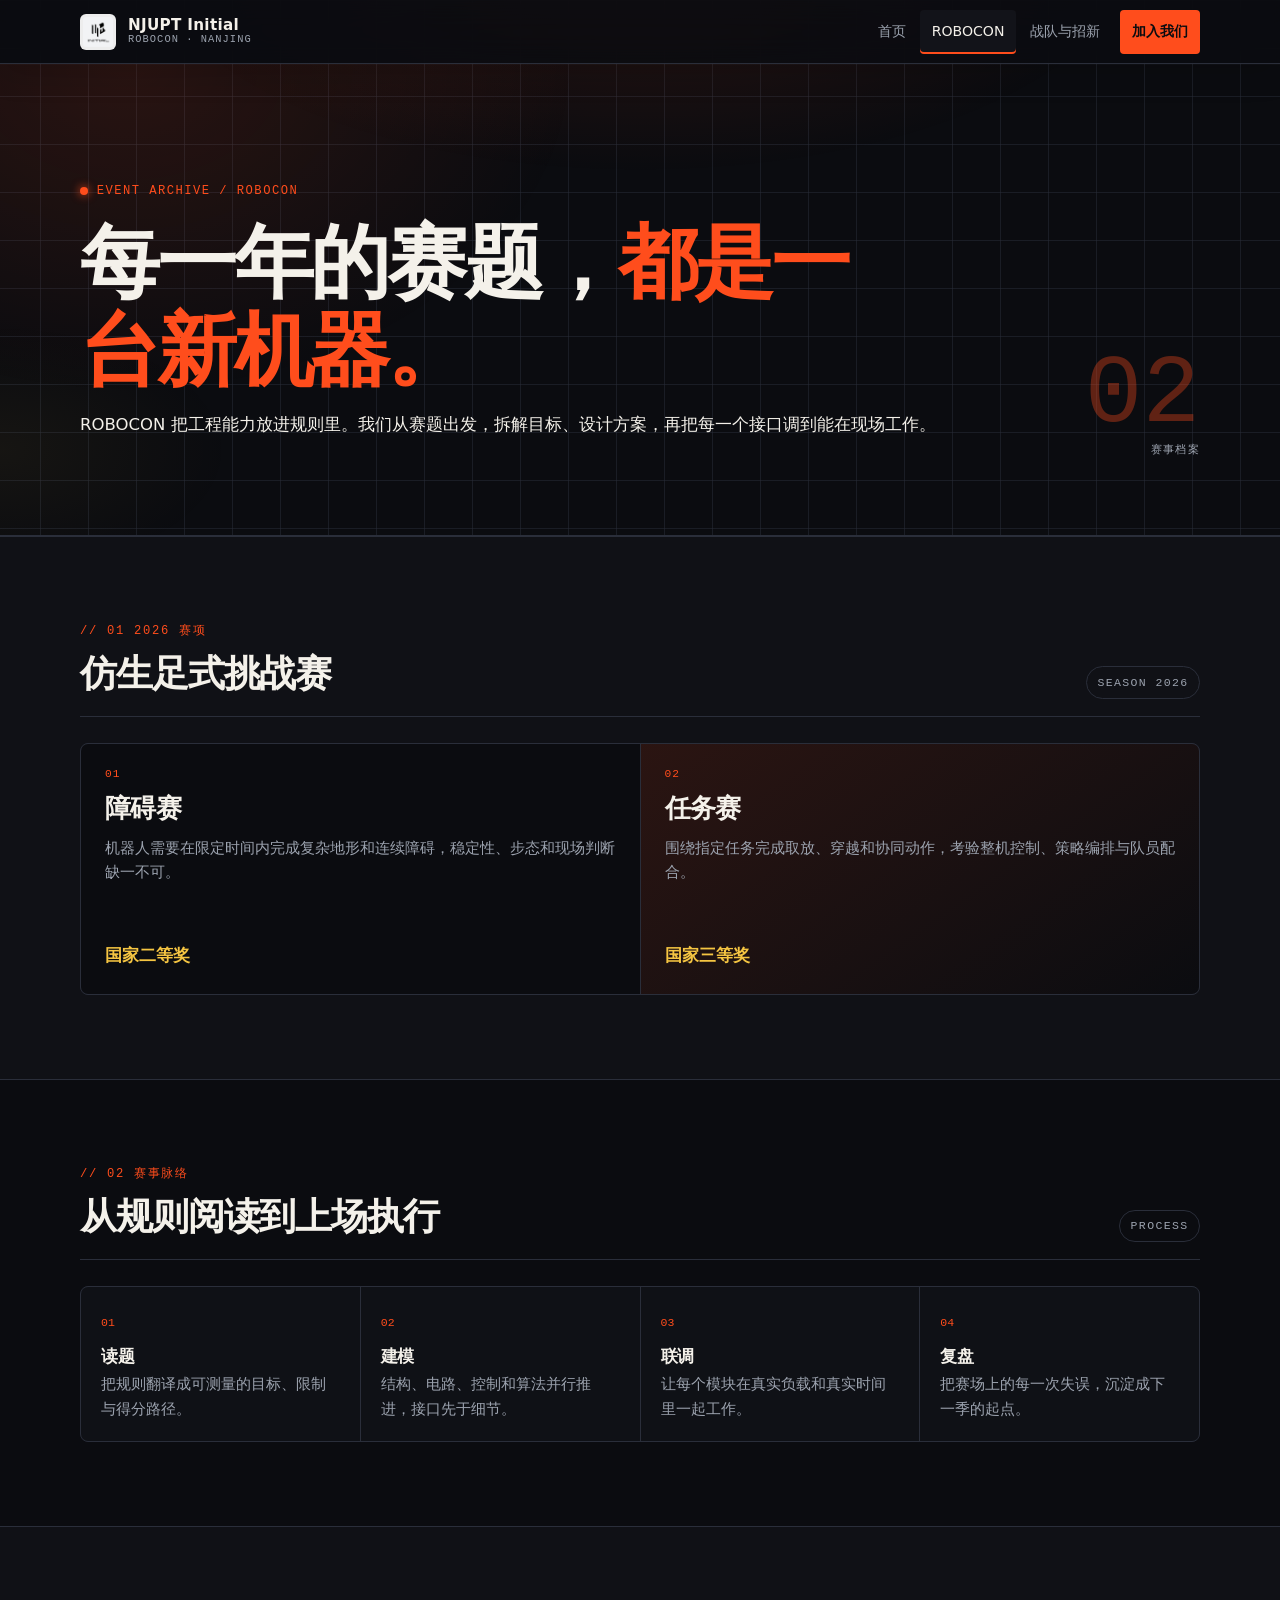
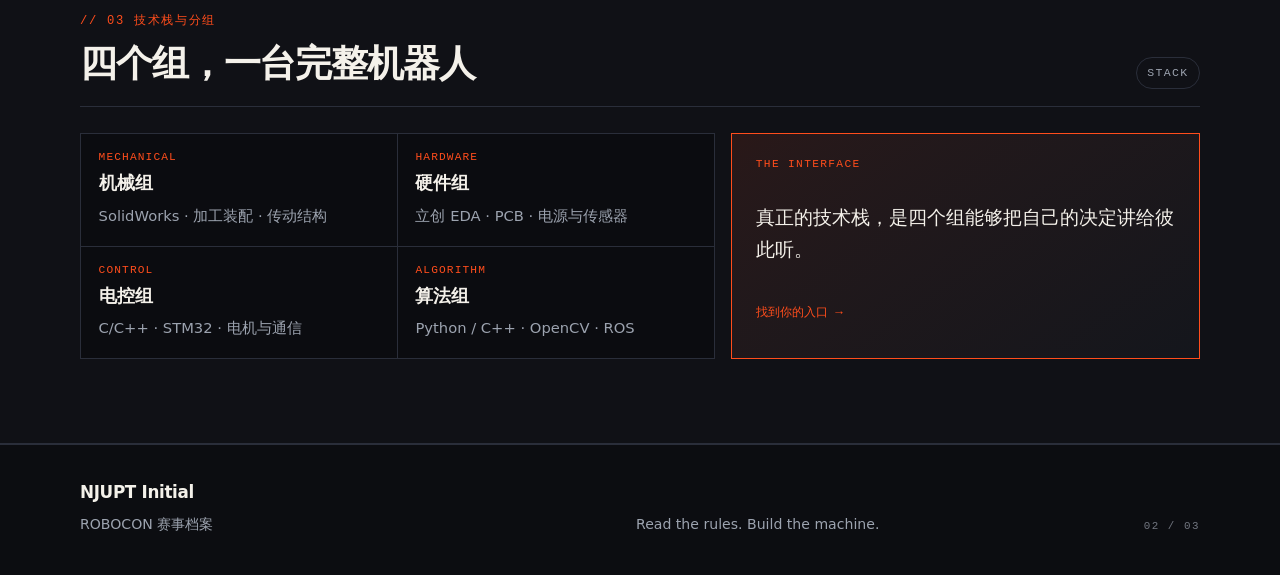
==== robocon.html @ af19ef2c "🤖 feat: split landing experience into three pages What: - rebuild the homepage around achievements, " ====
<!doctype html>
<html lang="zh-CN"><head><meta charset="utf-8" /><meta name="viewport" content="width=device-width, initial-scale=1" /><meta name="description" content="NJUPT Initial ROBOCON 赛事档案：赛项、历史、技术栈与分组。" /><title>ROBOCON 赛事档案 · NJUPT Initial</title><link rel="icon" href="assets/team-logo.png" /><link rel="stylesheet" href="styles.css" /></head>
<body class="page-robocon"><a class="skip-link" href="#main">跳到主要内容</a><header class="site-header"><div class="shell header-inner"><a class="brand" href="index.html"><img class="brand-logo" src="assets/team-logo.png" alt="" width="36" height="36" /><span class="brand-text"><span class="brand-name">NJUPT Initial</span><span class="brand-sub">Robocon · Nanjing</span></span></a><nav class="nav" aria-label="主导航"><a href="index.html">首页</a><a href="robocon.html" aria-current="true">ROBOCON</a><a href="team.html">战队与招新</a><a class="nav-cta" href="team.html#join">加入我们</a></nav></div></header>
  <main id="main"><section class="page-hero"><div class="shell page-hero-grid"><div><p class="boot-line"><span class="boot-dot"></span>EVENT ARCHIVE / ROBOCON</p><h1>每一年的赛题，<span class="accent-text">都是一台新机器。</span></h1><p class="hero-lead">ROBOCON 把工程能力放进规则里。我们从赛题出发，拆解目标、设计方案，再把每一个接口调到能在现场工作。</p></div><div class="page-index">02<br /><span>赛事档案</span></div></div></section>
    <section class="section section-alt"><div class="shell"><header class="bay-head"><p class="bay-code">// 01 2026 赛项</p><div class="bay-title-row"><h2>仿生足式挑战赛</h2><span class="bay-meta">SEASON 2026</span></div></header><div class="event-grid"><article class="event-card"><span class="event-no">01</span><h3>障碍赛</h3><p>机器人需要在限定时间内完成复杂地形和连续障碍，稳定性、步态和现场判断缺一不可。</p><strong>国家二等奖</strong></article><article class="event-card event-card-hot"><span class="event-no">02</span><h3>任务赛</h3><p>围绕指定任务完成取放、穿越和协同动作，考验整机控制、策略编排与队员配合。</p><strong>国家三等奖</strong></article></div></div></section>
    <section class="section"><div class="shell"><header class="bay-head"><p class="bay-code">// 02 赛事脉络</p><div class="bay-title-row"><h2>从规则阅读到上场执行</h2><span class="bay-meta">PROCESS</span></div></header><div class="process-grid"><div class="process-step"><span>01</span><h3>读题</h3><p>把规则翻译成可测量的目标、限制与得分路径。</p></div><div class="process-step"><span>02</span><h3>建模</h3><p>结构、电路、控制和算法并行推进，接口先于细节。</p></div><div class="process-step"><span>03</span><h3>联调</h3><p>让每个模块在真实负载和真实时间里一起工作。</p></div><div class="process-step"><span>04</span><h3>复盘</h3><p>把赛场上的每一次失误，沉淀成下一季的起点。</p></div></div></div></section>
    <section class="section section-alt"><div class="shell"><header class="bay-head"><p class="bay-code">// 03 技术栈与分组</p><div class="bay-title-row"><h2>四个组，一台完整机器人</h2><span class="bay-meta">STACK</span></div></header><div class="stack-layout"><div class="stack-list"><div><span>MECHANICAL</span><strong>机械组</strong><p>SolidWorks · 加工装配 · 传动结构</p></div><div><span>HARDWARE</span><strong>硬件组</strong><p>立创 EDA · PCB · 电源与传感器</p></div><div><span>CONTROL</span><strong>电控组</strong><p>C/C++ · STM32 · 电机与通信</p></div><div><span>ALGORITHM</span><strong>算法组</strong><p>Python / C++ · OpenCV · ROS</p></div></div><aside class="stack-aside"><p class="stack-aside-k">THE INTERFACE</p><p>真正的技术栈，是四个组能够把自己的决定讲给彼此听。</p><a href="team.html#join">找到你的入口 →</a></aside></div></div></section>
  </main><footer class="site-footer"><div class="shell footer-inner"><div><p class="footer-brand">NJUPT Initial</p><p class="footer-sub">ROBOCON 赛事档案</p></div><p class="footer-credit">Read the rules. Build the machine.</p><p class="footer-mark">02 / 03</p></div></footer><script src="main.js" defer></script></body></html>
---- styles.css ----
/* NJUPT Initial — race-bay landing
   Competitive engineering: flame accent, warm paper ink */

:root {
  --bg: #0B0C10;
  --panel: #14161C;
  --line: #2A2E3A;
  --ink: #F4F1EA;
  --muted: #9CA3AF;
  --signal: #FF4D1C;
  --signal-soft: #FF7A4D;
  --alert: #F5C542;
  --ink-on-alert: #0B0C10;

  --font-display: "Segoe UI", "PingFang SC", "Microsoft YaHei", system-ui, sans-serif;
  --font-body: "Segoe UI", "PingFang SC", "Microsoft YaHei", system-ui, sans-serif;
  --font-label: "Cascadia Code", "SF Mono", Consolas, "Courier New", monospace;

  --shell: 1120px;
  --pad: clamp(1.25rem, 4vw, 2rem);
  --radius: 4px;
  --radius-lg: 8px;
  --header-h: 64px;
  --shadow-panel: 0 24px 70px rgba(0, 0, 0, 0.34);
  --ease-out: cubic-bezier(.2, .8, .2, 1);

  --space-1: 0.35rem;
  --space-2: 0.7rem;
  --space-3: 1.1rem;
  --space-4: 1.6rem;
  --space-5: 2.4rem;
  --space-6: clamp(3.25rem, 7vw, 5.25rem);
}

*,
*::before,
*::after {
  box-sizing: border-box;
}

html {
  scroll-behavior: smooth;
  scroll-padding-top: calc(var(--header-h) + 16px);
}

body {
  margin: 0;
  font-family: var(--font-body);
  font-size: 16.5px;
  line-height: 1.65;
  color: var(--ink);
  background-color: var(--bg);
  background-image:
    linear-gradient(color-mix(in srgb, var(--line) 50%, transparent) 1px, transparent 1px),
    linear-gradient(90deg, color-mix(in srgb, var(--line) 50%, transparent) 1px, transparent 1px);
  background-size: 48px 48px;
  background-position: center top;
  background-attachment: fixed;
  -webkit-font-smoothing: antialiased;
  text-rendering: optimizeLegibility;
}

::selection {
  color: var(--ink-on-alert);
  background: var(--alert);
}

body::before {
  content: "";
  position: fixed;
  inset: 0;
  pointer-events: none;
  z-index: 0;
  background:
    radial-gradient(ellipse 70% 45% at 50% -6%, color-mix(in srgb, var(--signal) 14%, transparent), transparent 56%),
    radial-gradient(ellipse 36% 28% at 0% 50%, color-mix(in srgb, var(--alert) 5%, transparent), transparent 50%);
}

main,
.site-header,
.site-footer {
  position: relative;
  z-index: 1;
}

img,
svg {
  display: block;
  max-width: 100%;
}

a {
  color: var(--signal);
  text-decoration-thickness: 1px;
  text-underline-offset: 3px;
}

a:hover {
  color: var(--signal-soft);
}

:focus-visible {
  outline: 2px solid var(--signal);
  outline-offset: 3px;
}

.skip-link {
  position: absolute;
  left: 1rem;
  top: -100px;
  z-index: 100;
  padding: 0.65rem 1rem;
  background: var(--signal);
  color: var(--ink-on-alert);
  font-weight: 600;
  border-radius: var(--radius);
}

.skip-link:focus {
  top: 1rem;
}

.shell {
  width: min(100% - var(--pad) * 2, var(--shell));
  margin-inline: auto;
}

/* —— Header —— */
.site-header {
  position: sticky;
  top: 0;
  z-index: 50;
  height: var(--header-h);
  border-bottom: 1px solid var(--line);
  background: color-mix(in srgb, var(--bg) 88%, transparent);
  backdrop-filter: blur(16px) saturate(130%);
  box-shadow: 0 1px 0 rgba(255, 255, 255, 0.02), 0 12px 30px rgba(0, 0, 0, 0.12);
}

.header-inner {
  height: 100%;
  display: flex;
  align-items: center;
  justify-content: space-between;
  gap: 1rem;
}

.brand {
  display: flex;
  align-items: center;
  gap: 0.75rem;
  color: var(--ink);
  text-decoration: none;
  min-height: 44px;
}

.brand-mark {
  width: 14px;
  height: 14px;
  border: 2px solid var(--signal);
  border-radius: 50%;
  box-shadow:
    0 0 0 3px color-mix(in srgb, var(--signal) 16%, transparent),
    0 0 16px color-mix(in srgb, var(--signal) 35%, transparent);
}

.brand-logo {
  width: 36px;
  height: 36px;
  border-radius: 6px;
  background: #EDEDED;
  object-fit: contain;
  padding: 3px;
  flex-shrink: 0;
}

.brand-text {
  display: flex;
  flex-direction: column;
  line-height: 1.15;
}

.brand-name {
  font-weight: 700;
  font-size: 0.95rem;
  letter-spacing: 0.02em;
}

.brand-sub {
  font-family: var(--font-label);
  font-size: 0.65rem;
  color: var(--muted);
  letter-spacing: 0.1em;
  text-transform: uppercase;
}

.nav {
  display: flex;
  align-items: center;
  gap: 0.1rem;
  overflow-x: auto;
  scrollbar-width: none;
}

.nav::-webkit-scrollbar {
  display: none;
}

.nav a {
  color: var(--muted);
  text-decoration: none;
  font-size: 0.88rem;
  padding: 0.55rem 0.75rem;
  border-radius: var(--radius);
  white-space: nowrap;
  min-height: 44px;
  display: inline-flex;
  align-items: center;
  transition: color 0.15s ease, background 0.15s ease;
}

.nav a:hover,
.nav a[aria-current="true"] {
  color: var(--ink);
  background: color-mix(in srgb, var(--panel) 85%, transparent);
}

.nav a[aria-current="true"] {
  box-shadow: inset 0 -2px 0 var(--signal);
}

.nav-cta {
  color: var(--ink-on-alert) !important;
  background: var(--signal) !important;
  font-weight: 650;
  margin-left: 0.4rem;
}

.nav-cta:hover {
  background: var(--signal-soft) !important;
}

/* —— Type —— */
h1,
h2,
h3 {
  font-family: var(--font-display);
  line-height: 1.18;
  letter-spacing: -0.025em;
  margin: 0;
  font-weight: 700;
}

h1 {
  font-size: clamp(2.2rem, 6.2vw, 3.7rem);
  letter-spacing: -0.04em;
  line-height: 1.1;
}

h2 {
  font-size: clamp(1.65rem, 3.5vw, 2.3rem);
  letter-spacing: -0.03em;
}

h3 {
  font-size: 1.05rem;
  font-weight: 650;
}

.prose,
.section-lead {
  color: var(--muted);
  max-width: 58ch;
}

.prose {
  margin: 0 0 1rem;
}

.prose-tight {
  margin-bottom: 0;
}

.section-lead {
  margin: 0 0 var(--space-4);
}

.section-lead strong,
.prose strong {
  color: var(--ink);
  font-weight: 650;
}

code {
  font-family: var(--font-label);
  font-size: 0.88em;
  color: var(--signal);
  background: color-mix(in srgb, var(--panel) 90%, var(--signal) 5%);
  padding: 0.12em 0.4em;
  border-radius: 3px;
  border: 1px solid color-mix(in srgb, var(--signal) 18%, transparent);
}

/* —— Bay head (section chrome) —— */
.bay-head {
  margin-bottom: var(--space-4);
  padding-bottom: var(--space-3);
  border-bottom: 1px solid var(--line);
}

.bay-code {
  font-family: var(--font-label);
  font-size: 0.76rem;
  letter-spacing: 0.14em;
  color: var(--signal);
  margin: 0 0 0.7rem;
  text-transform: uppercase;
}

.bay-title-row {
  display: flex;
  flex-wrap: wrap;
  align-items: baseline;
  justify-content: space-between;
  gap: 0.75rem 1.5rem;
}

.bay-meta {
  font-family: var(--font-label);
  font-size: 0.72rem;
  letter-spacing: 0.12em;
  color: var(--muted);
  border: 1px solid var(--line);
  padding: 0.35rem 0.65rem;
  border-radius: 999px;
  white-space: nowrap;
}

/* —— Buttons —— */
.btn {
  display: inline-flex;
  align-items: center;
  justify-content: center;
  gap: 0.45rem;
  min-height: 46px;
  padding: 0.75rem 1.3rem;
  border-radius: var(--radius);
  font-weight: 650;
  font-size: 0.95rem;
  text-decoration: none;
  border: 1px solid transparent;
  cursor: pointer;
  transition: background 0.2s var(--ease-out), border-color 0.2s var(--ease-out), color 0.2s var(--ease-out), box-shadow 0.2s var(--ease-out), transform 0.2s var(--ease-out);
}

.btn-primary {
  background: var(--signal);
  color: var(--ink-on-alert);
}

.btn-primary:hover {
  background: var(--signal-soft);
  color: var(--ink-on-alert);
  box-shadow: 0 10px 30px color-mix(in srgb, var(--signal) 30%, transparent);
  transform: translateY(-1px);
}

.btn-ghost {
  background: color-mix(in srgb, var(--panel) 55%, transparent);
  color: var(--ink);
  border-color: color-mix(in srgb, var(--line) 65%, var(--signal));
}

.btn-ghost:hover {
  border-color: var(--signal);
  color: var(--signal);
  background: color-mix(in srgb, var(--signal) 8%, transparent);
  transform: translateY(-1px);
}

.hero-actions {
  display: flex;
  flex-wrap: wrap;
  gap: 0.75rem;
  margin-top: var(--space-4);
}

/* —— Hero —— */
.hero {
  padding: clamp(2.75rem, 7vw, 5rem) 0 clamp(2.25rem, 5vw, 3.5rem);
  overflow: clip;
  position: relative;
}

.hero::after {
  content: "INITIAL / 2026";
  position: absolute;
  right: max(1rem, calc((100vw - var(--shell)) / 2));
  bottom: 1.1rem;
  color: color-mix(in srgb, var(--muted) 38%, transparent);
  font: 0.65rem/1 var(--font-label);
  letter-spacing: 0.2em;
  transform: rotate(-90deg) translateX(100%);
  transform-origin: right bottom;
  pointer-events: none;
}
}

.hero-grid {
  display: grid;
  grid-template-columns: 1.08fr 0.92fr;
  gap: clamp(1.5rem, 4vw, 3rem);
  align-items: center;
}

.boot-line {
  display: inline-flex;
  align-items: center;
  gap: 0.55rem;
  font-family: var(--font-label);
  font-size: 0.76rem;
  letter-spacing: 0.12em;
  color: var(--signal);
  margin: 0 0 1.1rem;
  text-transform: uppercase;
}

.boot-dot {
  width: 8px;
  height: 8px;
  border-radius: 50%;
  background: var(--signal);
  box-shadow: 0 0 10px var(--signal);
  animation: pulse 2.2s ease-in-out infinite;
}

.hero-title-line {
  display: block;
}

.hero-title-line.accent {
  color: var(--signal);
  text-shadow: 0 0 48px color-mix(in srgb, var(--signal) 30%, transparent);
  position: relative;
}

.hero-title-line.accent::after {
  content: "";
  display: inline-block;
  width: clamp(2.5rem, 10vw, 7rem);
  height: 0.11em;
  margin: 0 0 0.12em 0.35em;
  background: var(--alert);
  box-shadow: 0 0 18px color-mix(in srgb, var(--alert) 42%, transparent);
  vertical-align: middle;
}
}

.hero-lead {
  margin: 1.15rem 0 0;
  color: var(--muted);
  max-width: 48ch;
  font-size: 1.02rem;
}

.hero-lead strong {
  color: var(--ink);
}

.award-row {
  display: flex;
  flex-wrap: wrap;
  gap: 0.65rem;
  margin-top: 1.5rem;
}

.award-chip {
  display: grid;
  grid-template-columns: auto auto auto;
  align-items: center;
  gap: 0.55rem 0.75rem;
  padding: 0.65rem 0.85rem;
  border: 1px solid var(--line);
  border-radius: var(--radius);
  background: color-mix(in srgb, var(--panel) 70%, transparent);
}

.award-k {
  font-family: var(--font-label);
  font-size: 0.68rem;
  letter-spacing: 0.08em;
  color: var(--muted);
  grid-column: 1 / -1;
}

.award-v {
  font-size: 0.88rem;
  color: var(--ink);
  font-weight: 600;
}

.award-badge {
  font-family: var(--font-label);
  font-size: 0.82rem;
  font-weight: 700;
  color: var(--ink-on-alert);
  background: var(--alert);
  padding: 0.28rem 0.6rem;
  border-radius: 3px;
  letter-spacing: 0.06em;
}

.hero-meta {
  display: grid;
  grid-template-columns: repeat(3, minmax(0, 1fr));
  gap: 1rem;
  margin: 1.75rem 0 0;
  padding-top: 1.15rem;
  border-top: 1px solid var(--line);
}

.hero-meta dt {
  font-family: var(--font-label);
  font-size: 0.68rem;
  letter-spacing: 0.12em;
  color: var(--muted);
  text-transform: uppercase;
  margin: 0 0 0.28rem;
}

.hero-meta dd {
  margin: 0;
  font-size: 0.9rem;
  font-weight: 600;
}

.hero-panel {
  border: 1px solid color-mix(in srgb, var(--signal) 28%, var(--line));
  background:
    linear-gradient(160deg, color-mix(in srgb, var(--panel) 92%, var(--signal) 6%), var(--panel) 45%, var(--bg));
  border-radius: var(--radius-lg);
  overflow: hidden;
  box-shadow:
    0 0 0 1px color-mix(in srgb, var(--bg) 80%, transparent),
    0 28px 70px color-mix(in srgb, #000 48%, transparent),
    0 0 90px color-mix(in srgb, var(--signal) 9%, transparent);
  position: relative;
  transform: rotate(0.35deg);
  transition: transform 0.35s var(--ease-out), box-shadow 0.35s var(--ease-out);
}

.hero-panel:hover {
  transform: rotate(0deg) translateY(-4px);
  box-shadow: var(--shadow-panel), 0 0 90px color-mix(in srgb, var(--signal) 14%, transparent);
}
}

.hero-panel::before {
  content: "";
  position: absolute;
  inset: 0;
  pointer-events: none;
  background: repeating-linear-gradient(
    0deg,
    transparent,
    transparent 3px,
    color-mix(in srgb, var(--signal) 3%, transparent) 3px,
    color-mix(in srgb, var(--signal) 3%, transparent) 4px
  );
  opacity: 0.45;
  z-index: 2;
}

.panel-head {
  display: flex;
  align-items: center;
  gap: 0.55rem;
  padding: 0.75rem 1rem;
  border-bottom: 1px solid var(--line);
  font-family: var(--font-label);
  font-size: 0.72rem;
  letter-spacing: 0.1em;
  color: var(--muted);
  position: relative;
  z-index: 3;
  background: color-mix(in srgb, var(--bg) 40%, transparent);
}

.panel-head .dot {
  width: 7px;
  height: 7px;
  border-radius: 50%;
  background: var(--signal);
  box-shadow: 0 0 8px var(--signal);
}

.panel-head-right {
  margin-left: auto;
  color: var(--signal);
}

.dog-schematic {
  width: 100%;
  height: auto;
  padding: 0.55rem 0.85rem 0.25rem;
  position: relative;
  z-index: 3;
}

.hero-photo {
  margin: 0;
  position: relative;
  z-index: 3;
  line-height: 0;
}

.hero-photo img {
  width: 100%;
  height: auto;
  aspect-ratio: 3 / 2;
  object-fit: cover;
  object-position: center 28%;
  display: block;
}

.ch-strip {
  list-style: none;
  margin: 0;
  padding: 0;
  display: grid;
  grid-template-columns: repeat(4, 1fr);
  border-top: 1px solid var(--line);
  position: relative;
  z-index: 3;
  background: color-mix(in srgb, var(--bg) 55%, transparent);
}

.ch-strip li {
  padding: 0.75rem 0.5rem;
  text-align: center;
  border-right: 1px solid var(--line);
}

.ch-strip li:last-child {
  border-right: 0;
}

.ch-strip span {
  display: block;
  font-family: var(--font-label);
  font-size: 0.78rem;
  color: var(--signal);
}

.ch-strip em {
  display: block;
  font-style: normal;
  font-size: 0.68rem;
  color: var(--muted);
  margin-top: 0.15rem;
}

/* —— Rail —— */
.rail {
  border-block: 1px solid var(--line);
  background: color-mix(in srgb, var(--panel) 82%, var(--bg));
  backdrop-filter: blur(8px);
}

.rail-inner {
  display: flex;
  flex-wrap: wrap;
  gap: 0;
  position: relative;
}

.rail-inner::before {
  content: "";
  position: absolute;
  left: 0;
  right: 0;
  top: 0;
  height: 1px;
  background: linear-gradient(90deg, transparent, color-mix(in srgb, var(--signal) 42%, transparent), transparent);
}

.rail-item {
  flex: 1 1 140px;
  padding: 0.95rem 1rem;
  border-right: 1px solid var(--line);
  min-width: 0;
}

.rail-item:last-child {
  border-right: 0;
}

.rail-item .k {
  display: block;
  font-family: var(--font-label);
  font-size: 0.66rem;
  letter-spacing: 0.12em;
  color: var(--muted);
  margin-bottom: 0.22rem;
}

.rail-item .v {
  display: block;
  font-size: 0.9rem;
  font-weight: 650;
  white-space: nowrap;
  overflow: hidden;
  text-overflow: ellipsis;
}

.rail-item .v.alert {
  color: var(--alert);
}

/* —— Sections —— */
.section {
  padding: var(--space-6) 0;
}

.section-alt {
  background: color-mix(in srgb, var(--panel) 52%, var(--bg));
  border-block: 1px solid var(--line);
}

.split {
  display: grid;
  grid-template-columns: 1.05fr 0.95fr;
  gap: clamp(1.5rem, 4vw, 3rem);
  align-items: start;
}

/* mission log */
.mission-log {
  list-style: none;
  margin: 0;
  padding: 0;
  border: 1px solid var(--line);
  border-radius: var(--radius-lg);
  overflow: hidden;
  background: color-mix(in srgb, var(--panel) 55%, var(--bg));
}

.mission-log li {
  display: grid;
  grid-template-columns: 4.5rem 1fr auto;
  grid-template-areas:
    "id when status"
    "id what status";
  gap: 0.2rem 0.85rem;
  padding: 1rem 1.1rem;
  border-bottom: 1px solid var(--line);
  align-items: center;
}

.mission-log li:last-child {
  border-bottom: 0;
}

.log-id {
  grid-area: id;
  font-family: var(--font-label);
  font-size: 0.68rem;
  letter-spacing: 0.08em;
  color: var(--signal);
}

.log-when {
  grid-area: when;
  font-family: var(--font-label);
  font-size: 0.78rem;
  color: var(--muted);
}

.log-what {
  grid-area: what;
  color: var(--ink);
  font-size: 0.94rem;
}

.log-status {
  grid-area: status;
  font-family: var(--font-label);
  font-size: 0.68rem;
  letter-spacing: 0.08em;
  color: var(--muted);
  border: 1px solid var(--line);
  padding: 0.28rem 0.5rem;
  border-radius: 3px;
  align-self: center;
}

.log-status.alert {
  color: var(--alert);
  border-color: color-mix(in srgb, var(--alert) 50%, var(--line));
  background: color-mix(in srgb, var(--alert) 10%, transparent);
}

/* channels / disciplines */
.channel-grid {
  display: grid;
  grid-template-columns: repeat(3, 1fr);
  gap: 1px;
  background: var(--line);
  border: 1px solid var(--line);
  border-radius: var(--radius-lg);
  overflow: hidden;
}

.channel-grid-4 {
  grid-template-columns: repeat(2, 1fr);
}

.channel {
  background: color-mix(in srgb, var(--bg) 88%, var(--panel));
  padding: 1.35rem 1.25rem 1.25rem;
  transition: background 0.15s ease;
  display: flex;
  flex-direction: column;
}

.channel:hover {
  background: color-mix(in srgb, var(--signal) 5%, var(--bg));
  box-shadow: inset 0 3px 0 var(--signal);
}

.channel-prefer {
  margin: 0 0 1rem;
  padding: 0.7rem 0.8rem;
  border-left: 2px solid var(--alert);
  background: color-mix(in srgb, var(--alert) 6%, transparent);
  color: var(--muted);
  font-size: 0.88rem;
  line-height: 1.55;
}

.channel-prefer span {
  font-family: var(--font-label);
  font-size: 0.7rem;
  letter-spacing: 0.08em;
  color: var(--alert);
  margin-right: 0.45rem;
}

.channel .channel-tags {
  margin-top: auto;
}

.channel-top {
  display: flex;
  align-items: baseline;
  justify-content: space-between;
  gap: 0.75rem;
  margin-bottom: 0.85rem;
}

.channel-id {
  font-family: var(--font-label);
  font-size: 0.72rem;
  letter-spacing: 0.1em;
  color: var(--signal);
}

.channel-name {
  font-weight: 700;
  font-size: 1.02rem;
  letter-spacing: -0.02em;
}

.channel p {
  margin: 0 0 1rem;
  color: var(--muted);
  font-size: 0.93rem;
}

.channel-tags {
  list-style: none;
  margin: 0;
  padding: 0;
  display: flex;
  flex-wrap: wrap;
  gap: 0.35rem;
}

.channel-tags li {
  font-family: var(--font-label);
  font-size: 0.7rem;
  color: var(--muted);
  border: 1px solid var(--line);
  padding: 0.22rem 0.45rem;
  border-radius: 3px;
}

/* hardware */
.hw-grid {
  display: grid;
  grid-template-columns: repeat(4, 1fr);
  gap: 1px;
  background: var(--line);
  border: 1px solid var(--line);
  border-radius: var(--radius-lg);
  overflow: hidden;
  margin-bottom: var(--space-4);
}

.hw-block {
  background: color-mix(in srgb, var(--bg) 88%, var(--panel));
  padding: 1.3rem 1.2rem;
  transition: background 0.15s ease;
}

.hw-block:hover {
  background: color-mix(in srgb, var(--signal) 5%, var(--bg));
  box-shadow: inset 0 3px 0 var(--signal);
}

.hw-block h3 {
  color: var(--ink);
  margin-bottom: 0.45rem;
}

.hw-block p {
  margin: 0 0 0.9rem;
  color: var(--muted);
  font-size: 0.92rem;
}

.hw-tag {
  font-family: var(--font-label);
  font-size: 0.72rem;
  color: var(--signal);
  letter-spacing: 0.04em;
}

.safety {
  border: 1px solid color-mix(in srgb, var(--signal) 28%, var(--line));
  padding: 1.25rem 1.35rem;
  margin-bottom: 1.25rem;
  border-radius: var(--radius-lg);
  background:
    linear-gradient(135deg, color-mix(in srgb, var(--signal) 7%, transparent), transparent 48%),
    color-mix(in srgb, var(--panel) 40%, var(--bg));
}

.safety-head {
  display: flex;
  align-items: center;
  justify-content: space-between;
  gap: 0.75rem;
  margin-bottom: 0.95rem;
}

.safety-head h3 {
  margin: 0;
}

.safety-badge {
  font-family: var(--font-label);
  font-size: 0.68rem;
  letter-spacing: 0.1em;
  color: var(--signal);
  border: 1px solid color-mix(in srgb, var(--signal) 40%, var(--line));
  padding: 0.28rem 0.55rem;
  border-radius: 3px;
}

.safety-list {
  list-style: none;
  margin: 0;
  padding: 0;
  display: grid;
  gap: 0.65rem;
}

.safety-list li {
  display: grid;
  grid-template-columns: 2.1rem 1fr;
  gap: 0.65rem;
  color: var(--muted);
  font-size: 0.95rem;
}

.safety-list span {
  font-family: var(--font-label);
  font-size: 0.75rem;
  color: var(--signal);
  padding-top: 0.15rem;
}

.repo-note {
  color: var(--muted);
  font-size: 0.92rem;
  margin: 0;
  max-width: 70ch;
}

/* modes deck */
.mode-layout {
  display: grid;
  grid-template-columns: 1.15fr 0.85fr;
  gap: 1.15rem;
  align-items: stretch;
}

.mode-grid {
  display: grid;
  grid-template-columns: repeat(3, 1fr);
  gap: 0.55rem;
}

.mode-cell {
  appearance: none;
  border: 1px solid var(--line);
  background: color-mix(in srgb, var(--panel) 58%, var(--bg));
  color: var(--ink);
  border-radius: var(--radius);
  padding: 1rem 0.75rem;
  min-height: 92px;
  text-align: left;
  cursor: pointer;
  display: flex;
  flex-direction: column;
  gap: 0.4rem;
  transition: border-color 0.15s ease, background 0.15s ease, transform 0.15s ease, box-shadow 0.15s ease;
  font: inherit;
}

.mode-cell:hover {
  border-color: color-mix(in srgb, var(--signal) 55%, var(--line));
  background: color-mix(in srgb, var(--signal) 6%, var(--bg));
  transform: translateY(-1px);
}

.mode-cell[aria-pressed="true"] {
  border-color: var(--signal);
  background:
    linear-gradient(180deg, color-mix(in srgb, var(--signal) 16%, var(--bg)), color-mix(in srgb, var(--signal) 6%, var(--bg)));
  box-shadow:
    inset 0 0 0 1px color-mix(in srgb, var(--signal) 40%, transparent),
    0 10px 28px color-mix(in srgb, var(--signal) 14%, transparent);
}

.mc-id {
  font-family: var(--font-label);
  font-size: 0.72rem;
  color: var(--signal);
}

.mc-name {
  font-size: 0.84rem;
  font-weight: 650;
  letter-spacing: 0.01em;
  word-break: break-all;
}

.mode-cell[aria-pressed="true"] .mc-id {
  color: var(--signal-soft);
}

.mode-detail {
  border: 1px solid var(--line);
  background:
    linear-gradient(160deg, color-mix(in srgb, var(--panel) 80%, var(--signal) 4%), var(--panel));
  padding: 1.4rem;
  border-radius: var(--radius-lg);
  display: flex;
  flex-direction: column;
  min-height: 100%;
}

.mode-detail-eyebrow {
  font-family: var(--font-label);
  font-size: 0.7rem;
  letter-spacing: 0.12em;
  color: var(--muted);
  margin: 0 0 0.4rem;
}

.mode-detail-id {
  font-family: var(--font-label);
  font-size: 0.9rem;
  color: var(--signal);
  margin: 0 0 0.55rem;
}

.mode-detail h3 {
  font-family: var(--font-label);
  margin-bottom: 0.7rem;
}

.mode-detail p {
  color: var(--muted);
  margin: 0 0 1rem;
}

.mode-detail-meta {
  margin-top: auto;
  display: flex;
  flex-wrap: wrap;
  gap: 0.4rem;
  border-top: 1px solid var(--line);
  padding-top: 0.9rem;
}

.mode-detail-meta span {
  font-family: var(--font-label);
  font-size: 0.72rem;
  color: var(--muted);
  border: 1px solid var(--line);
  padding: 0.28rem 0.5rem;
  border-radius: 3px;
}

/* repos */
.repo-list {
  display: grid;
  gap: 0.65rem;
  margin-bottom: 1.6rem;
}

.repo-row {
  display: flex;
  align-items: center;
  justify-content: space-between;
  gap: 1rem;
  padding: 1.15rem 1.3rem;
  border: 1px solid var(--line);
  border-radius: var(--radius);
  text-decoration: none;
  color: var(--ink);
  background: color-mix(in srgb, var(--panel) 42%, transparent);
  transition: border-color 0.15s ease, background 0.15s ease, transform 0.15s ease;
  min-height: 48px;
}

.repo-row:hover {
  border-color: var(--signal);
  background: color-mix(in srgb, var(--signal) 6%, transparent);
  color: var(--ink);
  transform: translateX(3px);
}

.repo-row h3 {
  margin: 0 0 0.28rem;
  font-size: 1rem;
}

.repo-row p {
  margin: 0;
  color: var(--muted);
  font-size: 0.88rem;
}

.repo-go {
  font-family: var(--font-label);
  font-size: 0.75rem;
  letter-spacing: 0.08em;
  color: var(--signal);
  white-space: nowrap;
}

.stack-chips {
  list-style: none;
  margin: 0;
  padding: 0;
  display: flex;
  flex-wrap: wrap;
  gap: 0.45rem;
}

.stack-chips li {
  font-family: var(--font-label);
  font-size: 0.75rem;
  color: var(--muted);
  border: 1px solid var(--line);
  padding: 0.38rem 0.68rem;
  border-radius: 999px;
  background: color-mix(in srgb, var(--panel) 40%, transparent);
}

/* join */
.section-join {
  background:
    radial-gradient(ellipse 55% 70% at 100% 50%, color-mix(in srgb, var(--signal) 10%, transparent), transparent 55%),
    color-mix(in srgb, var(--panel) 42%, var(--bg));
  border-top: 1px solid var(--line);
}

.join-inner {
  display: grid;
  grid-template-columns: 1.2fr 0.8fr;
  gap: clamp(1.5rem, 4vw, 2.5rem);
  align-items: start;
}

.join-panel {
  border: 1px solid var(--line);
  padding: 1.3rem;
  background: color-mix(in srgb, var(--bg) 80%, var(--panel));
  border-radius: var(--radius-lg);
}

.join-panel-k {
  font-family: var(--font-label);
  font-size: 0.72rem;
  letter-spacing: 0.12em;
  color: var(--signal);
  margin: 0 0 0.9rem;
}

.join-panel ul {
  list-style: none;
  margin: 0;
  padding: 0;
  display: grid;
  gap: 0.8rem;
}

.join-panel li {
  display: grid;
  grid-template-columns: 1.7rem 1fr;
  gap: 0.5rem;
  color: var(--muted);
  font-size: 0.93rem;
}

.join-panel li span {
  font-family: var(--font-label);
  font-size: 0.75rem;
  color: var(--signal);
}

.qq-card {
  border: 1px solid color-mix(in srgb, var(--signal) 35%, var(--line));
  border-radius: var(--radius-lg);
  padding: 1.25rem 1.35rem;
  margin-bottom: 1.1rem;
  background:
    linear-gradient(135deg, color-mix(in srgb, var(--signal) 12%, transparent), transparent 50%),
    color-mix(in srgb, var(--panel) 70%, var(--bg));
}

.qq-label {
  margin: 0 0 0.35rem;
  font-family: var(--font-label);
  font-size: 0.75rem;
  letter-spacing: 0.12em;
  color: var(--signal);
  text-transform: uppercase;
}

.qq-number {
  margin: 0 0 0.55rem;
  font-family: var(--font-label);
  font-size: clamp(1.8rem, 4vw, 2.4rem);
  font-weight: 700;
  letter-spacing: 0.06em;
  color: var(--ink);
  line-height: 1.1;
  cursor: pointer;
  user-select: all;
  border-bottom: 1px dashed color-mix(in srgb, var(--signal) 55%, transparent);
  display: inline-block;
  padding-bottom: 0.1rem;
}

.qq-number:hover,
.qq-number:focus-visible {
  color: var(--signal);
}

.qq-hint {
  margin: 0;
  color: var(--muted);
  font-size: 0.92rem;
  max-width: 40ch;
}

.qq-steps {
  margin: 0.85rem 0 0;
  padding-left: 1.1rem;
  color: var(--muted);
  font-size: 0.86rem;
  line-height: 1.55;
}

.copy-note {
  margin: 0.75rem 0 0;
  font-size: 0.9rem;
  line-height: 1.5;
  color: var(--alert);
  max-width: 46ch;
}

.copy-note[data-tone="warn"] {
  color: var(--alert);
}

.copy-note[data-tone="ok"] {
  color: var(--signal);
}

.join-alt {
  margin: 1rem 0 0;
  padding-top: 0.9rem;
  border-top: 1px solid var(--line);
  color: var(--muted);
  font-size: 0.88rem;
}

/* footer */
.site-footer {
  border-top: 1px solid var(--line);
  padding: 2.1rem 0 2.4rem;
  background: color-mix(in srgb, var(--bg) 92%, var(--panel));
}

.footer-inner {
  display: grid;
  grid-template-columns: 1.1fr 1fr auto;
  gap: 1.25rem 1.5rem;
  align-items: end;
}

.footer-brand {
  margin: 0;
  font-weight: 700;
  font-size: 1.05rem;
  letter-spacing: -0.02em;
}

.footer-sub,
.footer-credit {
  margin: 0.4rem 0 0;
  color: var(--muted);
  font-size: 0.88rem;
  max-width: 42ch;
}

.footer-mark {
  margin: 0;
  font-family: var(--font-label);
  font-size: 0.68rem;
  letter-spacing: 0.14em;
  color: color-mix(in srgb, var(--muted) 70%, transparent);
  text-align: right;
}

/* boot sequence */
.telemetry-line {
  opacity: 1;
}

body.js-ready .telemetry-line {
  opacity: 0;
  transform: translateY(10px);
}

body.js-ready.is-booted .telemetry-line {
  opacity: 1;
  transform: none;
  transition: opacity 0.5s ease, transform 0.5s ease;
  transition-delay: calc(var(--i, 0) * 85ms);
}

@keyframes pulse {
  0%, 100% { opacity: 1; }
  50% { opacity: 0.35; }
}

/* —— Responsive —— */
@media (max-width: 960px) {
  .hero-grid,
  .split,
  .mode-layout,
  .join-inner {
    grid-template-columns: 1fr;
  }

  .channel-grid,
  .channel-grid-4,
  .hw-grid {
    grid-template-columns: 1fr 1fr;
  }

  .hero-meta {
    grid-template-columns: 1fr;
    gap: 0.75rem;
  }

  .footer-inner {
    grid-template-columns: 1fr;
  }

  .footer-mark {
    text-align: left;
  }
}

@media (max-width: 720px) {
  :root {
    --header-h: 58px;
  }

  .hero::after {
    display: none;
  }

  .hero-title-line.accent::after {
    width: 2.5rem;
  }

  .nav {
    max-width: min(58vw, 280px);
    -webkit-overflow-scrolling: touch;
    mask-image: linear-gradient(90deg, #000 85%, transparent);
  }

  .nav a {
    padding: 0.55rem 0.55rem;
    font-size: 0.82rem;
  }

  .nav-cta {
    margin-left: 0.15rem;
  }

  .brand-sub {
    display: none;
  }

  .channel-grid,
  .channel-grid-4,
  .hw-grid {
    grid-template-columns: 1fr;
  }

  .mission-log li {
    grid-template-columns: 1fr auto;
    grid-template-areas:
      "id status"
      "when status"
      "what what";
  }

  .rail-item {
    flex: 1 1 50%;
    border-right: 0;
    border-bottom: 1px solid var(--line);
  }

  .ch-strip {
    grid-template-columns: repeat(2, 1fr);
  }

  .ch-strip li:nth-child(2n) {
    border-right: 0;
  }

  .ch-strip li:nth-child(-n + 2) {
    border-bottom: 1px solid var(--line);
  }

  .award-chip {
    width: 100%;
  }

  .mode-cell {
    min-height: 78px;
    padding: 0.8rem 0.55rem;
  }

  .mc-name {
    font-size: 0.74rem;
  }
}

@media (max-width: 380px) {
  .mode-grid {
    gap: 0.35rem;
  }

  .btn {
    width: 100%;
  }
}

@media (prefers-reduced-motion: reduce) {
  html {
    scroll-behavior: auto;
  }

  *,
  *::before,
  *::after {
    animation-duration: 0.01ms !important;
    animation-iteration-count: 1 !important;
    transition-duration: 0.01ms !important;
  }

  body.js-ready .telemetry-line {
    opacity: 1;
    transform: none;
  }

  .mode-cell:hover,
  .repo-row:hover,
  .btn:hover {
    transform: none;
  }
}

/* —— Three-page information architecture —— */
.accent-text { color: var(--signal); }
.hero-metrics { display: grid; grid-template-columns: repeat(3, 1fr); gap: 1rem; margin-top: 2rem; padding-top: 1.1rem; border-top: 1px solid var(--line); }
.hero-metrics div { display: grid; gap: .2rem; }
.hero-metrics strong { font-family: var(--font-label); font-size: .95rem; color: var(--ink); }
.hero-metrics span, .photo-caption { color: var(--muted); font-size: .72rem; }
.photo-caption { display: flex; justify-content: space-between; padding: .7rem 1rem; font-family: var(--font-label); letter-spacing: .08em; border-top: 1px solid var(--line); }
.achievement-grid { display: grid; grid-template-columns: 1fr 1fr 1.05fr; gap: 1px; background: var(--line); border: 1px solid var(--line); border-radius: var(--radius-lg); overflow: hidden; }
.achievement-card, .achievement-note { min-height: 180px; padding: 1.35rem; background: color-mix(in srgb, var(--bg) 90%, var(--panel)); display: flex; flex-direction: column; justify-content: space-between; }
.achievement-card.featured { background: linear-gradient(145deg, color-mix(in srgb, var(--signal) 18%, var(--bg)), var(--bg)); }
.achievement-k, .timeline-year, .event-no, .team-no, .stack-list span, .station-note span { color: var(--signal); font: .7rem var(--font-label); letter-spacing: .1em; }
.achievement-card strong { font-size: clamp(1.7rem, 3vw, 2.5rem); letter-spacing: -.04em; }
.achievement-card > span:last-child, .achievement-note p, .timeline p, .event-card p, .process-step p, .stack-list p, .stack-aside p, .team-grid p, .station-note p, .faq-grid p { color: var(--muted); margin: 0; font-size: .92rem; }
.note-mark { color: var(--alert); font-size: 2rem; }
.achievement-note p { max-width: 24ch; font-size: 1.05rem; color: var(--ink); }
.timeline { list-style: none; padding: 0; margin: 0; display: grid; gap: 0; border-left: 1px solid var(--signal); }
.timeline li { display: grid; grid-template-columns: 9rem 1fr; gap: 1.5rem; padding: 1.4rem 1.5rem; border-bottom: 1px solid var(--line); position: relative; }
.timeline li::before { content: ""; position: absolute; left: -5px; top: 1.7rem; width: 9px; height: 9px; background: var(--signal); border-radius: 50%; box-shadow: 0 0 0 4px var(--bg); }
.timeline h3 { margin-bottom: .35rem; }
.join-banner { display: flex; align-items: end; justify-content: space-between; gap: 2rem; }
.join-banner h2 { margin-bottom: .65rem; }
.join-banner p:not(.bay-code) { color: var(--muted); max-width: 52ch; margin: 0; }
.page-hero { padding: clamp(3.5rem, 9vw, 7rem) 0 clamp(3rem, 7vw, 5rem); border-bottom: 1px solid var(--line); background: radial-gradient(ellipse 50% 100% at 10% 0%, color-mix(in srgb, var(--signal) 13%, transparent), transparent 70%); }
.page-hero-grid { display: grid; grid-template-columns: 1fr auto; align-items: end; gap: 2rem; }
.page-hero h1 { max-width: 15ch; font-size: clamp(2.5rem, 7vw, 5rem); }
.page-index { font: clamp(3rem, 8vw, 6rem)/.8 var(--font-label); color: color-mix(in srgb, var(--signal) 35%, transparent); text-align: right; }
.page-index span { display: block; margin-top: .7rem; font-size: .68rem; color: var(--muted); letter-spacing: .12em; }
.event-grid, .process-grid, .team-grid { display: grid; grid-template-columns: repeat(2, 1fr); gap: 1px; background: var(--line); border: 1px solid var(--line); border-radius: var(--radius-lg); overflow: hidden; }
.event-card { min-height: 250px; padding: 1.5rem; background: var(--bg); display: flex; flex-direction: column; gap: .8rem; }
.event-card-hot { background: linear-gradient(145deg, color-mix(in srgb, var(--signal) 13%, var(--bg)), var(--bg)); }
.event-card h3 { font-size: 1.6rem; }
.event-card strong { margin-top: auto; color: var(--alert); font-family: var(--font-label); }
.process-grid { grid-template-columns: repeat(4, 1fr); }
.process-step, .team-grid article { padding: 1.25rem; background: color-mix(in srgb, var(--panel) 46%, var(--bg)); min-height: 150px; }
.process-step span { color: var(--signal); font: .72rem var(--font-label); }
.process-step h3, .team-grid h3 { margin: .8rem 0 .35rem; }
.stack-layout { display: grid; grid-template-columns: 1.15fr .85fr; gap: 1rem; }
.stack-list { display: grid; grid-template-columns: 1fr 1fr; gap: 1px; background: var(--line); border: 1px solid var(--line); }
.stack-list > div { display: grid; gap: .35rem; padding: 1.1rem; background: var(--bg); }
.stack-list strong { font-size: 1.1rem; }
.stack-aside { padding: 1.5rem; border: 1px solid var(--signal); background: linear-gradient(145deg, color-mix(in srgb, var(--signal) 11%, transparent), var(--panel)); }
.stack-aside-k { font: .7rem var(--font-label) !important; color: var(--signal) !important; letter-spacing: .12em; }
.stack-aside p:not(.stack-aside-k) { color: var(--ink); font-size: 1.2rem; margin: 2rem 0; }
.team-grid { grid-template-columns: repeat(4, 1fr); }
.team-grid article { min-height: 220px; display: flex; flex-direction: column; }
.team-grid article a, .stack-aside a { margin-top: auto; color: var(--signal); text-decoration: none; font-family: var(--font-label); font-size: .78rem; }
.station-note { display: grid; grid-template-columns: auto 1fr; gap: .45rem 1rem; margin-top: 1rem; padding: 1rem 1.2rem; border: 1px dashed var(--line); }
.station-note strong { color: var(--alert); }
.station-note p { grid-column: 2; }
.join-panel ol { list-style: none; margin: 0; padding: 0; display: grid; gap: .8rem; }
.join-panel ol li { display: grid; grid-template-columns: 1.7rem 1fr; gap: .5rem; color: var(--muted); }
.join-panel ol span { color: var(--signal); font: .75rem var(--font-label); }
.faq-grid { display: grid; grid-template-columns: 1fr 1fr; gap: .6rem; }
.faq-grid details { padding: 1rem 1.1rem; border: 1px solid var(--line); background: color-mix(in srgb, var(--panel) 40%, var(--bg)); }
.faq-grid summary { cursor: pointer; font-weight: 650; }
.faq-grid p { padding-top: .7rem; }
@media (max-width: 800px) { .achievement-grid, .process-grid, .team-grid, .stack-layout, .page-hero-grid { grid-template-columns: 1fr 1fr; } .achievement-note { grid-column: 1 / -1; min-height: 130px; } .stack-layout { grid-template-columns: 1fr; } }
@media (max-width: 600px) { .hero-metrics, .achievement-grid, .event-grid, .process-grid, .team-grid, .stack-list, .faq-grid { grid-template-columns: 1fr; } .timeline li { grid-template-columns: 1fr; gap: .35rem; } .page-hero-grid { grid-template-columns: 1fr; } .page-index { text-align: left; font-size: 3rem; } .join-banner { display: grid; } .station-note { grid-template-columns: 1fr; } .station-note p { grid-column: 1; } }
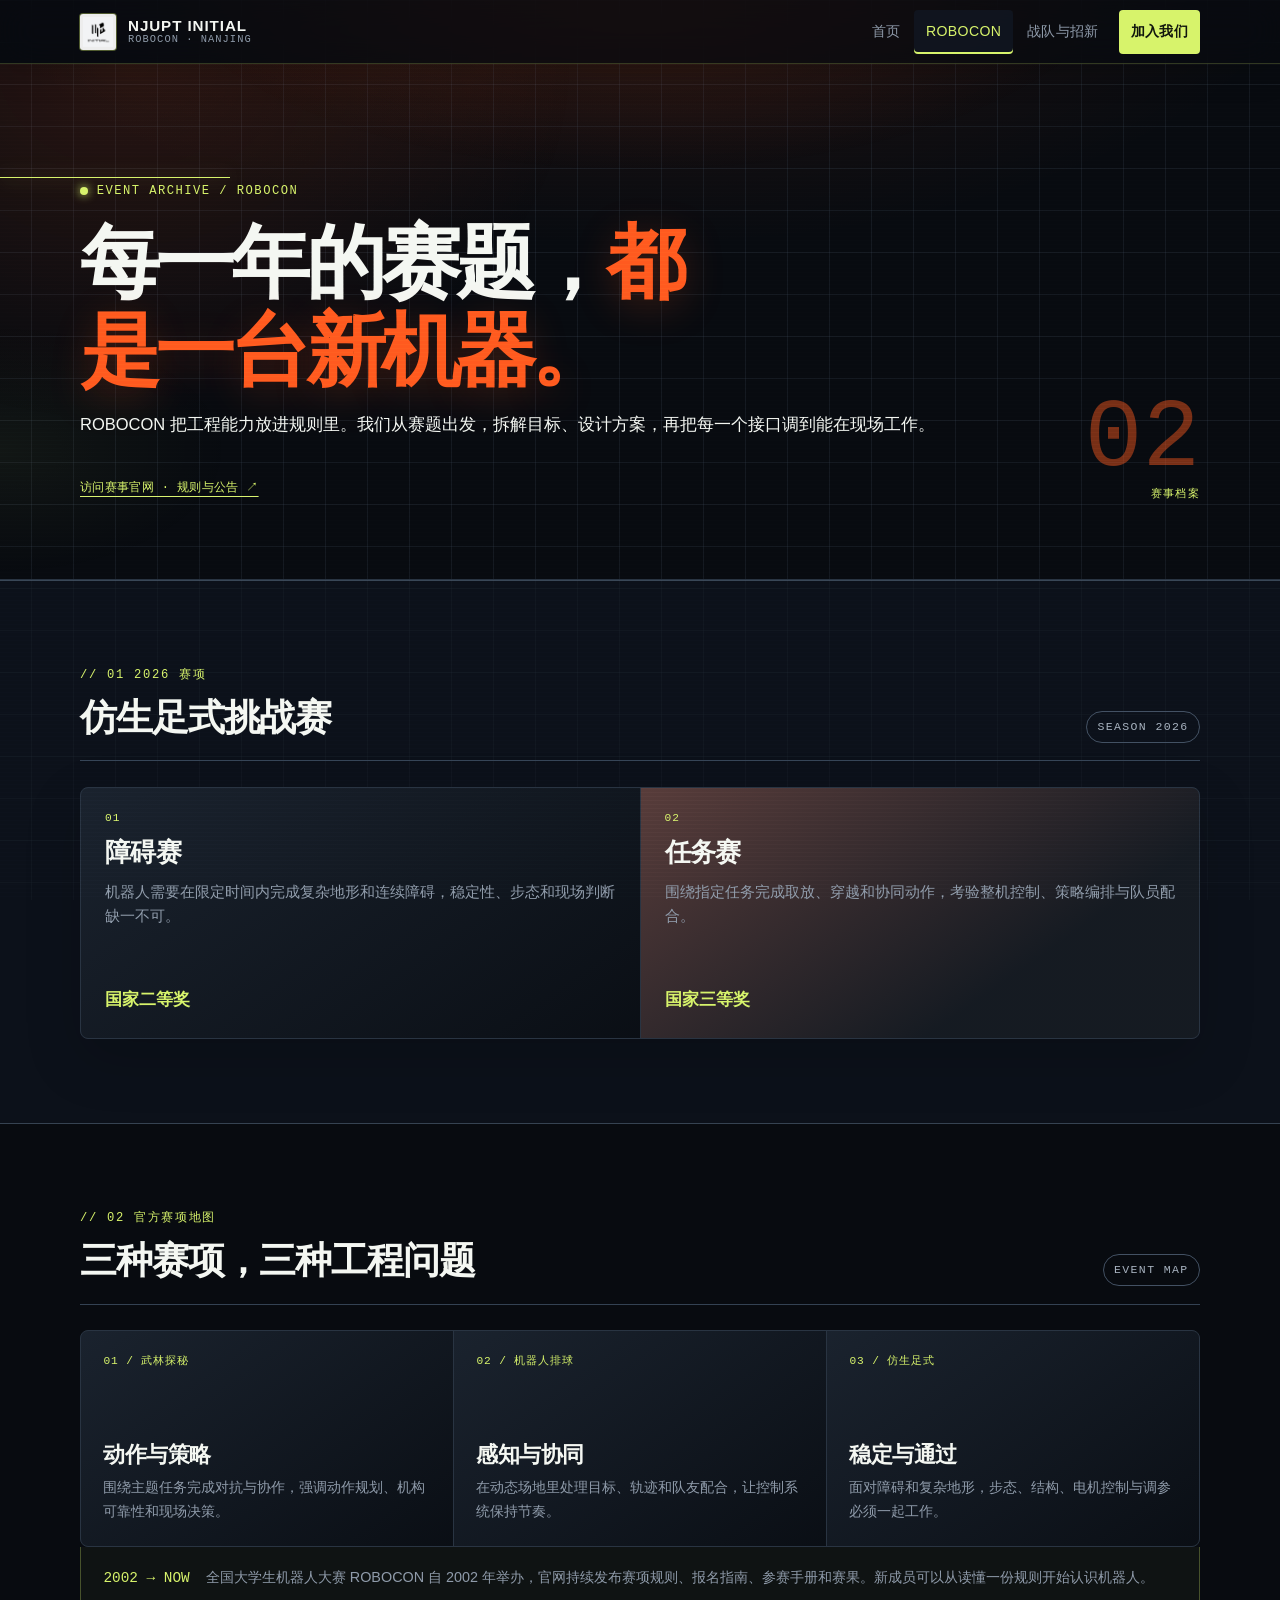
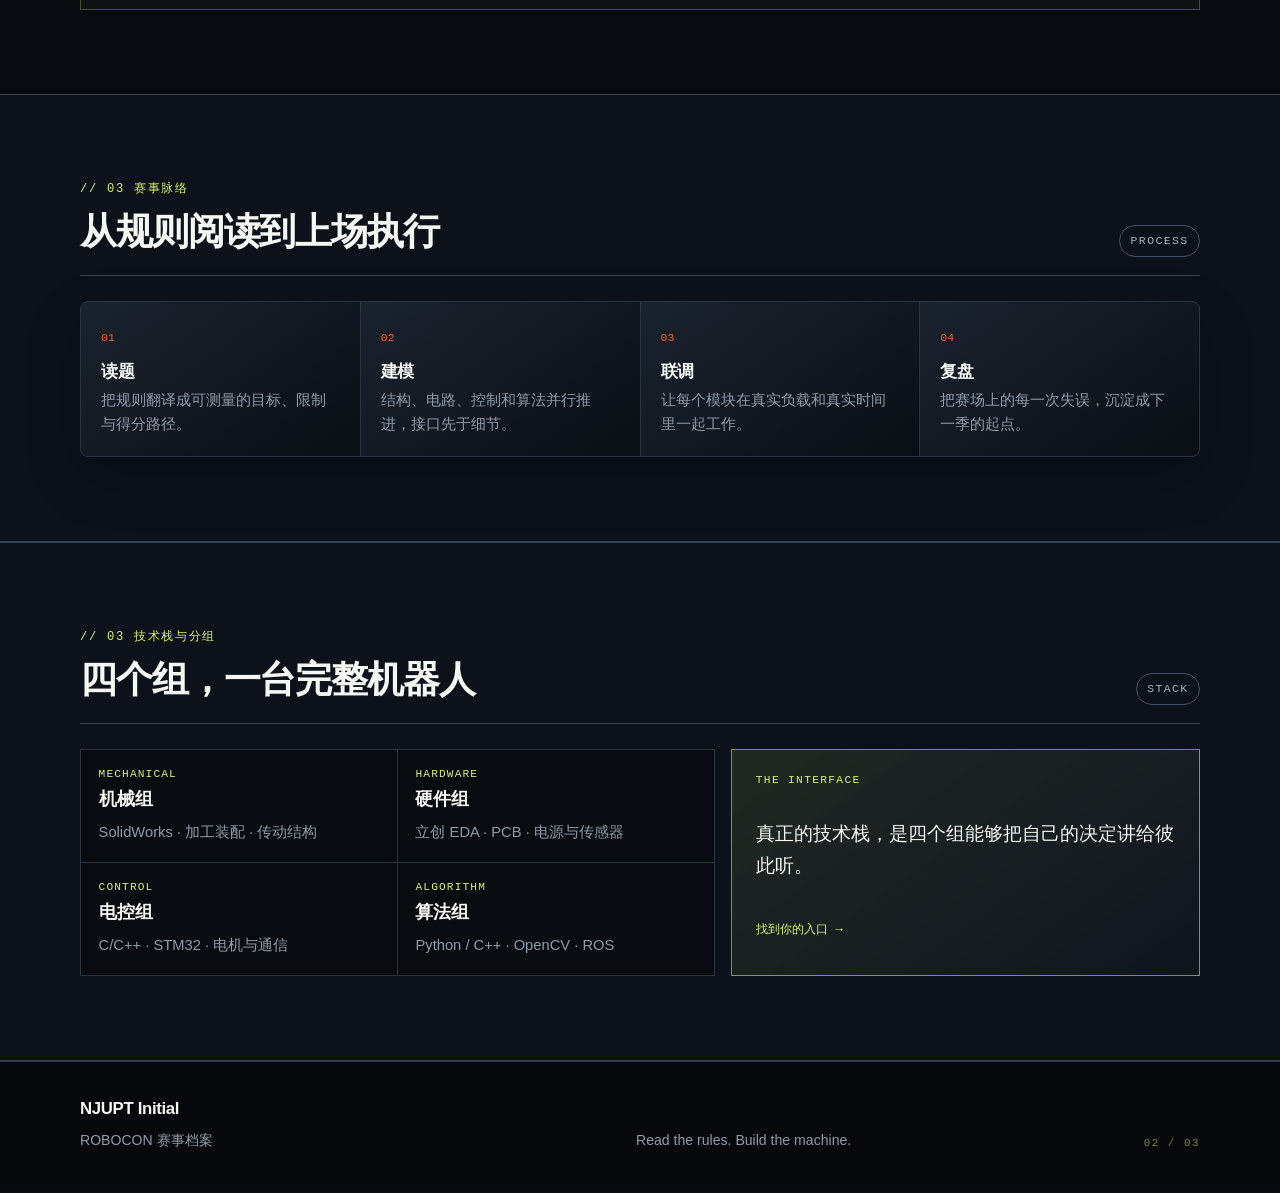
==== commit e85cd789: "🤖 feat: refine visual system and official event context What: - introduce the night laboratory color" ====
--- a/robocon.html
+++ b/robocon.html
@@ -1,8 +1,9 @@
 <!doctype html>
 <html lang="zh-CN"><head><meta charset="utf-8" /><meta name="viewport" content="width=device-width, initial-scale=1" /><meta name="description" content="NJUPT Initial ROBOCON 赛事档案：赛项、历史、技术栈与分组。" /><title>ROBOCON 赛事档案 · NJUPT Initial</title><link rel="icon" href="assets/team-logo.png" /><link rel="stylesheet" href="styles.css" /></head>
 <body class="page-robocon"><a class="skip-link" href="#main">跳到主要内容</a><header class="site-header"><div class="shell header-inner"><a class="brand" href="index.html"><img class="brand-logo" src="assets/team-logo.png" alt="" width="36" height="36" /><span class="brand-text"><span class="brand-name">NJUPT Initial</span><span class="brand-sub">Robocon · Nanjing</span></span></a><nav class="nav" aria-label="主导航"><a href="index.html">首页</a><a href="robocon.html" aria-current="true">ROBOCON</a><a href="team.html">战队与招新</a><a class="nav-cta" href="team.html#join">加入我们</a></nav></div></header>
-  <main id="main"><section class="page-hero"><div class="shell page-hero-grid"><div><p class="boot-line"><span class="boot-dot"></span>EVENT ARCHIVE / ROBOCON</p><h1>每一年的赛题，<span class="accent-text">都是一台新机器。</span></h1><p class="hero-lead">ROBOCON 把工程能力放进规则里。我们从赛题出发，拆解目标、设计方案，再把每一个接口调到能在现场工作。</p></div><div class="page-index">02<br /><span>赛事档案</span></div></div></section>
+  <main id="main"><section class="page-hero"><div class="shell page-hero-grid"><div><p class="boot-line"><span class="boot-dot"></span>EVENT ARCHIVE / ROBOCON</p><h1>每一年的赛题，<span class="accent-text">都是一台新机器。</span></h1><p class="hero-lead">ROBOCON 把工程能力放进规则里。我们从赛题出发，拆解目标、设计方案，再把每一个接口调到能在现场工作。</p><a class="source-link" href="https://www.robocon.org.cn/h-col-104.html" target="_blank" rel="noopener noreferrer">访问赛事官网 · 规则与公告 ↗</a></div><div class="page-index">02<br /><span>赛事档案</span></div></div></section>
     <section class="section section-alt"><div class="shell"><header class="bay-head"><p class="bay-code">// 01 2026 赛项</p><div class="bay-title-row"><h2>仿生足式挑战赛</h2><span class="bay-meta">SEASON 2026</span></div></header><div class="event-grid"><article class="event-card"><span class="event-no">01</span><h3>障碍赛</h3><p>机器人需要在限定时间内完成复杂地形和连续障碍，稳定性、步态和现场判断缺一不可。</p><strong>国家二等奖</strong></article><article class="event-card event-card-hot"><span class="event-no">02</span><h3>任务赛</h3><p>围绕指定任务完成取放、穿越和协同动作，考验整机控制、策略编排与队员配合。</p><strong>国家三等奖</strong></article></div></div></section>
-    <section class="section"><div class="shell"><header class="bay-head"><p class="bay-code">// 02 赛事脉络</p><div class="bay-title-row"><h2>从规则阅读到上场执行</h2><span class="bay-meta">PROCESS</span></div></header><div class="process-grid"><div class="process-step"><span>01</span><h3>读题</h3><p>把规则翻译成可测量的目标、限制与得分路径。</p></div><div class="process-step"><span>02</span><h3>建模</h3><p>结构、电路、控制和算法并行推进，接口先于细节。</p></div><div class="process-step"><span>03</span><h3>联调</h3><p>让每个模块在真实负载和真实时间里一起工作。</p></div><div class="process-step"><span>04</span><h3>复盘</h3><p>把赛场上的每一次失误，沉淀成下一季的起点。</p></div></div></div></section>
+    <section class="section"><div class="shell"><header class="bay-head"><p class="bay-code">// 02 官方赛项地图</p><div class="bay-title-row"><h2>三种赛项，三种工程问题</h2><span class="bay-meta">EVENT MAP</span></div></header><div class="event-map"><article><span>01 / 武林探秘</span><h3>动作与策略</h3><p>围绕主题任务完成对抗与协作，强调动作规划、机构可靠性和现场决策。</p></article><article><span>02 / 机器人排球</span><h3>感知与协同</h3><p>在动态场地里处理目标、轨迹和队友配合，让控制系统保持节奏。</p></article><article><span>03 / 仿生足式</span><h3>稳定与通过</h3><p>面对障碍和复杂地形，步态、结构、电机控制与调参必须一起工作。</p></article></div><div class="event-history"><strong>2002 → NOW</strong><p>全国大学生机器人大赛 ROBOCON 自 2002 年举办，官网持续发布赛项规则、报名指南、参赛手册和赛果。新成员可以从读懂一份规则开始认识机器人。</p></div></div></section>
+    <section class="section section-alt"><div class="shell"><header class="bay-head"><p class="bay-code">// 03 赛事脉络</p><div class="bay-title-row"><h2>从规则阅读到上场执行</h2><span class="bay-meta">PROCESS</span></div></header><div class="process-grid"><div class="process-step"><span>01</span><h3>读题</h3><p>把规则翻译成可测量的目标、限制与得分路径。</p></div><div class="process-step"><span>02</span><h3>建模</h3><p>结构、电路、控制和算法并行推进，接口先于细节。</p></div><div class="process-step"><span>03</span><h3>联调</h3><p>让每个模块在真实负载和真实时间里一起工作。</p></div><div class="process-step"><span>04</span><h3>复盘</h3><p>把赛场上的每一次失误，沉淀成下一季的起点。</p></div></div></div></section>
     <section class="section section-alt"><div class="shell"><header class="bay-head"><p class="bay-code">// 03 技术栈与分组</p><div class="bay-title-row"><h2>四个组，一台完整机器人</h2><span class="bay-meta">STACK</span></div></header><div class="stack-layout"><div class="stack-list"><div><span>MECHANICAL</span><strong>机械组</strong><p>SolidWorks · 加工装配 · 传动结构</p></div><div><span>HARDWARE</span><strong>硬件组</strong><p>立创 EDA · PCB · 电源与传感器</p></div><div><span>CONTROL</span><strong>电控组</strong><p>C/C++ · STM32 · 电机与通信</p></div><div><span>ALGORITHM</span><strong>算法组</strong><p>Python / C++ · OpenCV · ROS</p></div></div><aside class="stack-aside"><p class="stack-aside-k">THE INTERFACE</p><p>真正的技术栈，是四个组能够把自己的决定讲给彼此听。</p><a href="team.html#join">找到你的入口 →</a></aside></div></div></section>
   </main><footer class="site-footer"><div class="shell footer-inner"><div><p class="footer-brand">NJUPT Initial</p><p class="footer-sub">ROBOCON 赛事档案</p></div><p class="footer-credit">Read the rules. Build the machine.</p><p class="footer-mark">02 / 03</p></div></footer><script src="main.js" defer></script></body></html>
--- a/styles.css
+++ b/styles.css
@@ -1572,3 +1572,96 @@
 .faq-grid p { padding-top: .7rem; }
 @media (max-width: 800px) { .achievement-grid, .process-grid, .team-grid, .stack-layout, .page-hero-grid { grid-template-columns: 1fr 1fr; } .achievement-note { grid-column: 1 / -1; min-height: 130px; } .stack-layout { grid-template-columns: 1fr; } }
 @media (max-width: 600px) { .hero-metrics, .achievement-grid, .event-grid, .process-grid, .team-grid, .stack-list, .faq-grid { grid-template-columns: 1fr; } .timeline li { grid-template-columns: 1fr; gap: .35rem; } .page-hero-grid { grid-template-columns: 1fr; } .page-index { text-align: left; font-size: 3rem; } .join-banner { display: grid; } .station-note { grid-template-columns: 1fr; } .station-note p { grid-column: 1; } }
+
+/* —— 2026 visual system: night laboratory —— */
+:root {
+  --bg: #080b10;
+  --panel: #111721;
+  --line: #293442;
+  --ink: #f4f7f2;
+  --muted: #8f9baa;
+  --signal: #ff5a1f;
+  --signal-soft: #ff8a55;
+  --alert: #d7f36b;
+  --ink-on-alert: #10150d;
+  --font-display: "Arial Narrow", "PingFang SC", "Microsoft YaHei", sans-serif;
+  --font-body: "PingFang SC", "Microsoft YaHei", sans-serif;
+  --font-label: "Cascadia Code", "SF Mono", Consolas, monospace;
+}
+
+body {
+  background-color: var(--bg);
+  background-image: linear-gradient(rgba(73, 89, 108, .18) 1px, transparent 1px), linear-gradient(90deg, rgba(73, 89, 108, .18) 1px, transparent 1px), radial-gradient(ellipse 80% 55% at 50% -10%, rgba(255, 90, 31, .13), transparent 68%);
+  background-size: 42px 42px, 42px 42px, auto;
+}
+
+body::after { content: ""; position: fixed; inset: 0; pointer-events: none; z-index: 4; opacity: .06; background-image: repeating-linear-gradient(0deg, transparent 0 3px, #fff 3px 4px); mix-blend-mode: overlay; }
+.site-header { background: rgba(8, 11, 16, .78); border-bottom-color: rgba(215, 243, 107, .2); }
+.brand-logo { border-radius: 3px; box-shadow: 0 0 0 1px rgba(215, 243, 107, .35); }
+.brand-name { letter-spacing: .06em; text-transform: uppercase; }
+.nav a { letter-spacing: .025em; }
+.nav a[aria-current="true"] { color: var(--alert); box-shadow: inset 0 -2px 0 var(--alert); }
+.nav-cta { color: var(--ink-on-alert) !important; background: var(--alert) !important; }
+.nav-cta:hover { background: #e8ff8b !important; color: var(--ink-on-alert) !important; }
+
+.hero, .page-hero { position: relative; }
+.hero::before, .page-hero::before { content: ""; position: absolute; left: 0; top: 22%; width: 18vw; min-width: 110px; height: 1px; background: var(--alert); box-shadow: 0 0 18px rgba(215, 243, 107, .6); }
+.hero-title, .page-hero h1 { font-weight: 800; letter-spacing: -.06em; }
+.hero-title-line.accent, .accent-text { color: var(--signal); text-shadow: 0 10px 40px rgba(255, 90, 31, .23); }
+.hero-title-line.accent::after { background: var(--alert); }
+.boot-line, .bay-code, .achievement-k, .timeline-year, .event-no, .team-no, .stack-list span, .station-note span { color: var(--alert); }
+.boot-dot, .panel-head .dot { background: var(--alert); box-shadow: 0 0 10px var(--alert); }
+.btn-primary { background: var(--signal); box-shadow: 0 12px 32px rgba(255, 90, 31, .22); }
+.btn-primary:hover { background: var(--signal-soft); box-shadow: 0 16px 40px rgba(255, 90, 31, .34); }
+.btn-ghost { border-color: #435163; background: rgba(17, 23, 33, .72); }
+.btn-ghost:hover { border-color: var(--alert); color: var(--alert); }
+
+.hero-panel { border-color: rgba(215, 243, 107, .42); background: linear-gradient(145deg, #18202a, #0d1118 70%); box-shadow: 20px 26px 0 rgba(255, 90, 31, .08), 0 30px 80px rgba(0,0,0,.5); }
+.hero-panel:hover { box-shadow: 24px 30px 0 rgba(255, 90, 31, .14), 0 36px 90px rgba(0,0,0,.58); }
+.panel-head { color: #b8c3cf; }
+.panel-head-right { color: var(--alert); }
+.photo-caption { color: #a6b1be; }
+.section-alt { background: rgba(17, 23, 33, .64); border-color: rgba(73, 89, 108, .7); }
+.bay-head { border-bottom-color: #344253; }
+.bay-meta { border-color: #435163; color: #a7b2bf; }
+
+.achievement-card, .achievement-note, .event-card, .process-step, .team-grid article { background: linear-gradient(145deg, rgba(24, 32, 43, .88), rgba(9, 13, 19, .96)); }
+.achievement-card.featured, .event-card-hot { background: linear-gradient(145deg, rgba(255, 90, 31, .22), rgba(20, 25, 32, .94) 70%); }
+.achievement-grid, .event-grid, .process-grid, .team-grid { box-shadow: 0 20px 55px rgba(0,0,0,.2); }
+.achievement-card:hover, .event-card:hover, .process-step:hover, .team-grid article:hover { background: linear-gradient(145deg, rgba(255, 90, 31, .12), rgba(9, 13, 19, .96)); }
+.achievement-card strong, .event-card strong { color: var(--alert); }
+.timeline { border-left-color: var(--alert); }
+.timeline li::before { background: var(--alert); }
+.timeline li:hover { background: rgba(215, 243, 107, .04); }
+.page-index { color: rgba(255, 90, 31, .45); }
+.page-index span { color: var(--alert); }
+.stack-aside { border-color: rgba(215, 243, 107, .55); background: linear-gradient(145deg, rgba(215, 243, 107, .1), rgba(17, 23, 33, .75)); }
+.stack-aside-k, .stack-aside a { color: var(--alert) !important; }
+.station-note { border-color: rgba(215, 243, 107, .38); background: rgba(215, 243, 107, .035); }
+.station-note strong { color: var(--alert); }
+.qq-card { border-color: rgba(215, 243, 107, .45); background: linear-gradient(140deg, rgba(255, 90, 31, .15), rgba(17, 23, 33, .88) 64%); }
+.qq-label, .join-panel-k { color: var(--alert); }
+.qq-number:hover, .qq-number:focus-visible { color: var(--alert); }
+.faq-grid details[open] { border-color: rgba(215, 243, 107, .45); background: rgba(215, 243, 107, .045); }
+.faq-grid summary::marker { color: var(--signal); }
+.site-footer { background: #06080c; border-top-color: rgba(215, 243, 107, .22); }
+.footer-mark { color: rgba(215, 243, 107, .55); }
+.source-link { display: inline-flex; margin-top: 1.5rem; color: var(--alert); font: .75rem var(--font-label); letter-spacing: .03em; text-underline-offset: 5px; }
+.source-link:hover { color: var(--ink); }
+.event-map { display: grid; grid-template-columns: repeat(3, 1fr); gap: 1px; background: var(--line); border: 1px solid var(--line); border-radius: var(--radius-lg); overflow: hidden; }
+.event-map article { padding: 1.4rem; min-height: 215px; background: linear-gradient(145deg, rgba(24, 32, 43, .88), rgba(9, 13, 19, .96)); display: flex; flex-direction: column; }
+.event-map article:hover { background: linear-gradient(145deg, rgba(255, 90, 31, .13), rgba(9, 13, 19, .96)); }
+.event-map span { color: var(--alert); font: .7rem var(--font-label); letter-spacing: .08em; }
+.event-map h3 { margin: auto 0 .5rem; font-size: 1.4rem; }
+.event-map p { margin: 0; color: var(--muted); font-size: .9rem; }
+.event-history { display: grid; grid-template-columns: auto 1fr; gap: 1rem; align-items: center; padding: 1.2rem 1.4rem; border: 1px solid rgba(215, 243, 107, .28); border-top: 0; background: rgba(215, 243, 107, .035); }
+.event-history strong { color: var(--alert); font: .9rem var(--font-label); white-space: nowrap; }
+.event-history p { margin: 0; color: var(--muted); font-size: .9rem; }
+
+@media (max-width: 600px) {
+  .hero::before, .page-hero::before { width: 30vw; top: 16%; }
+  .hero-title, .page-hero h1 { letter-spacing: -.045em; }
+  .hero-panel { transform: none; }
+  .hero-panel:hover { transform: translateY(-3px); }
+  .event-map, .event-history { grid-template-columns: 1fr; }
+}
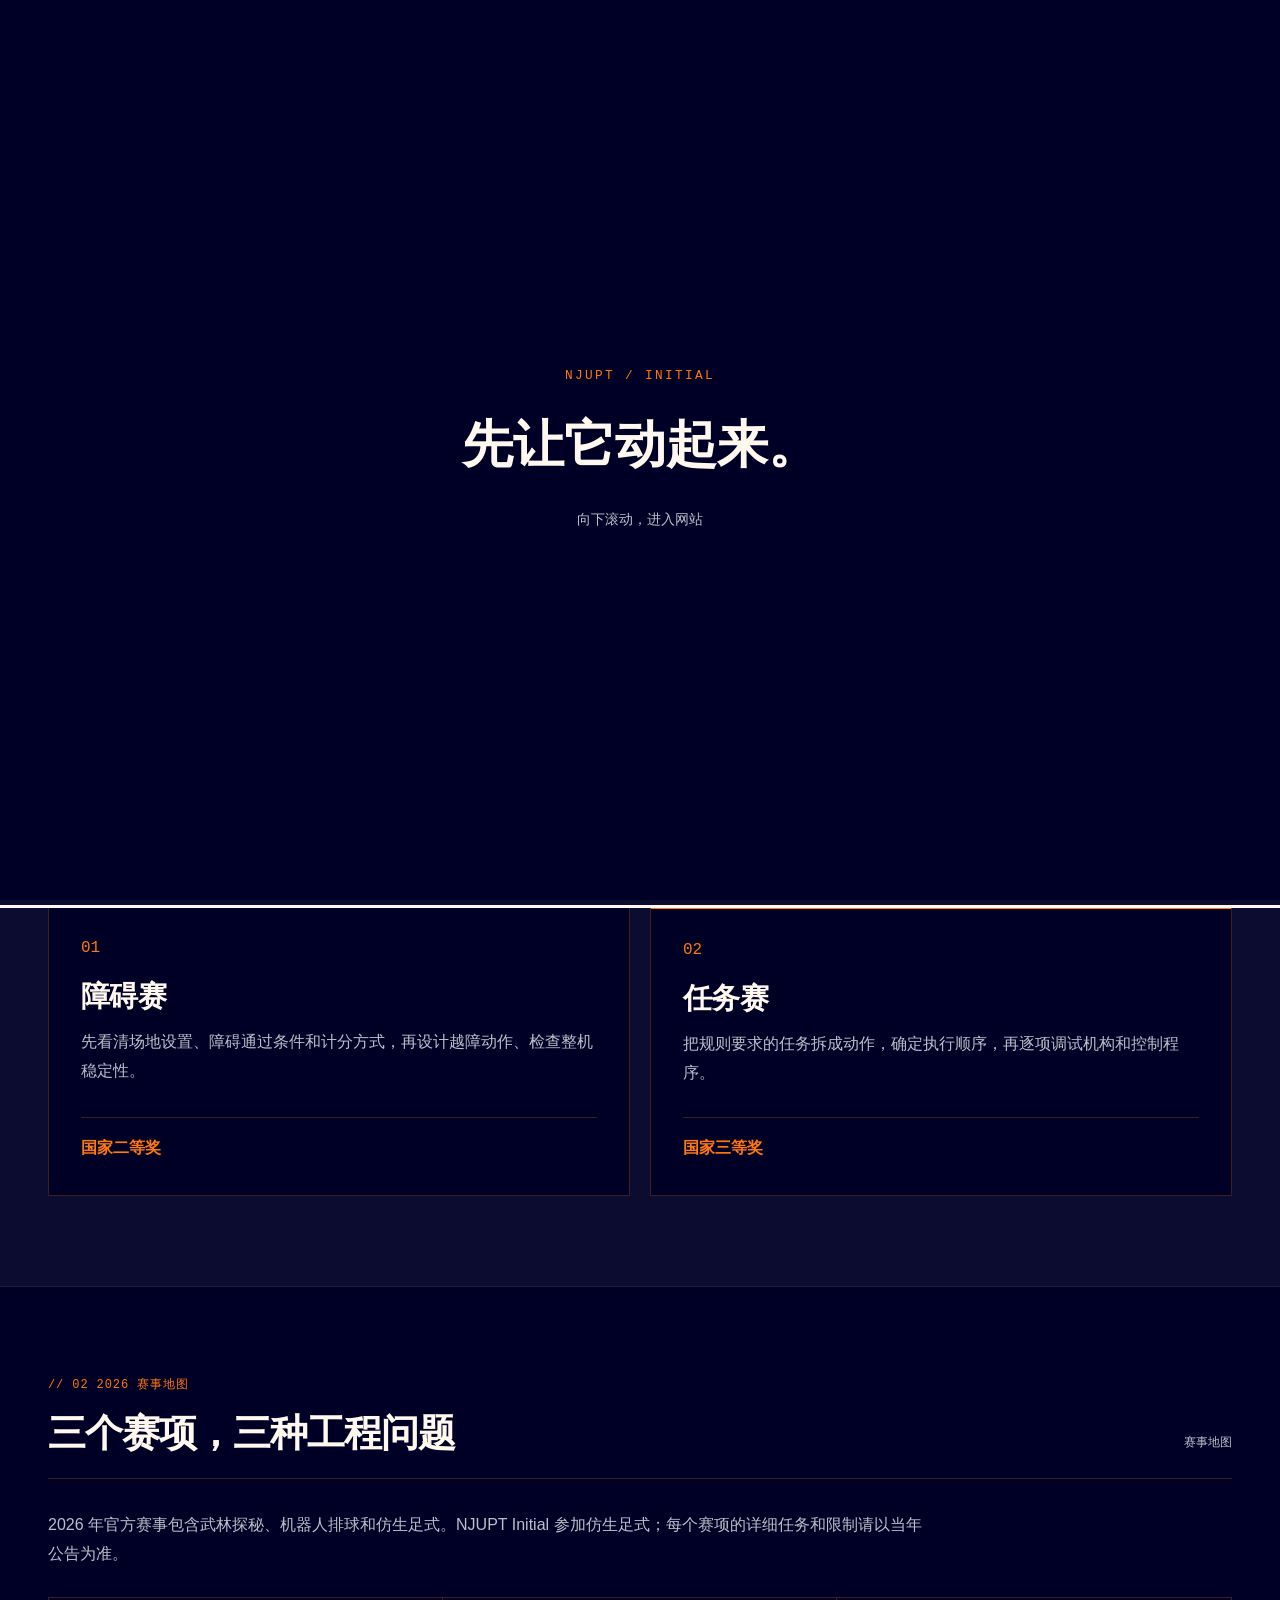
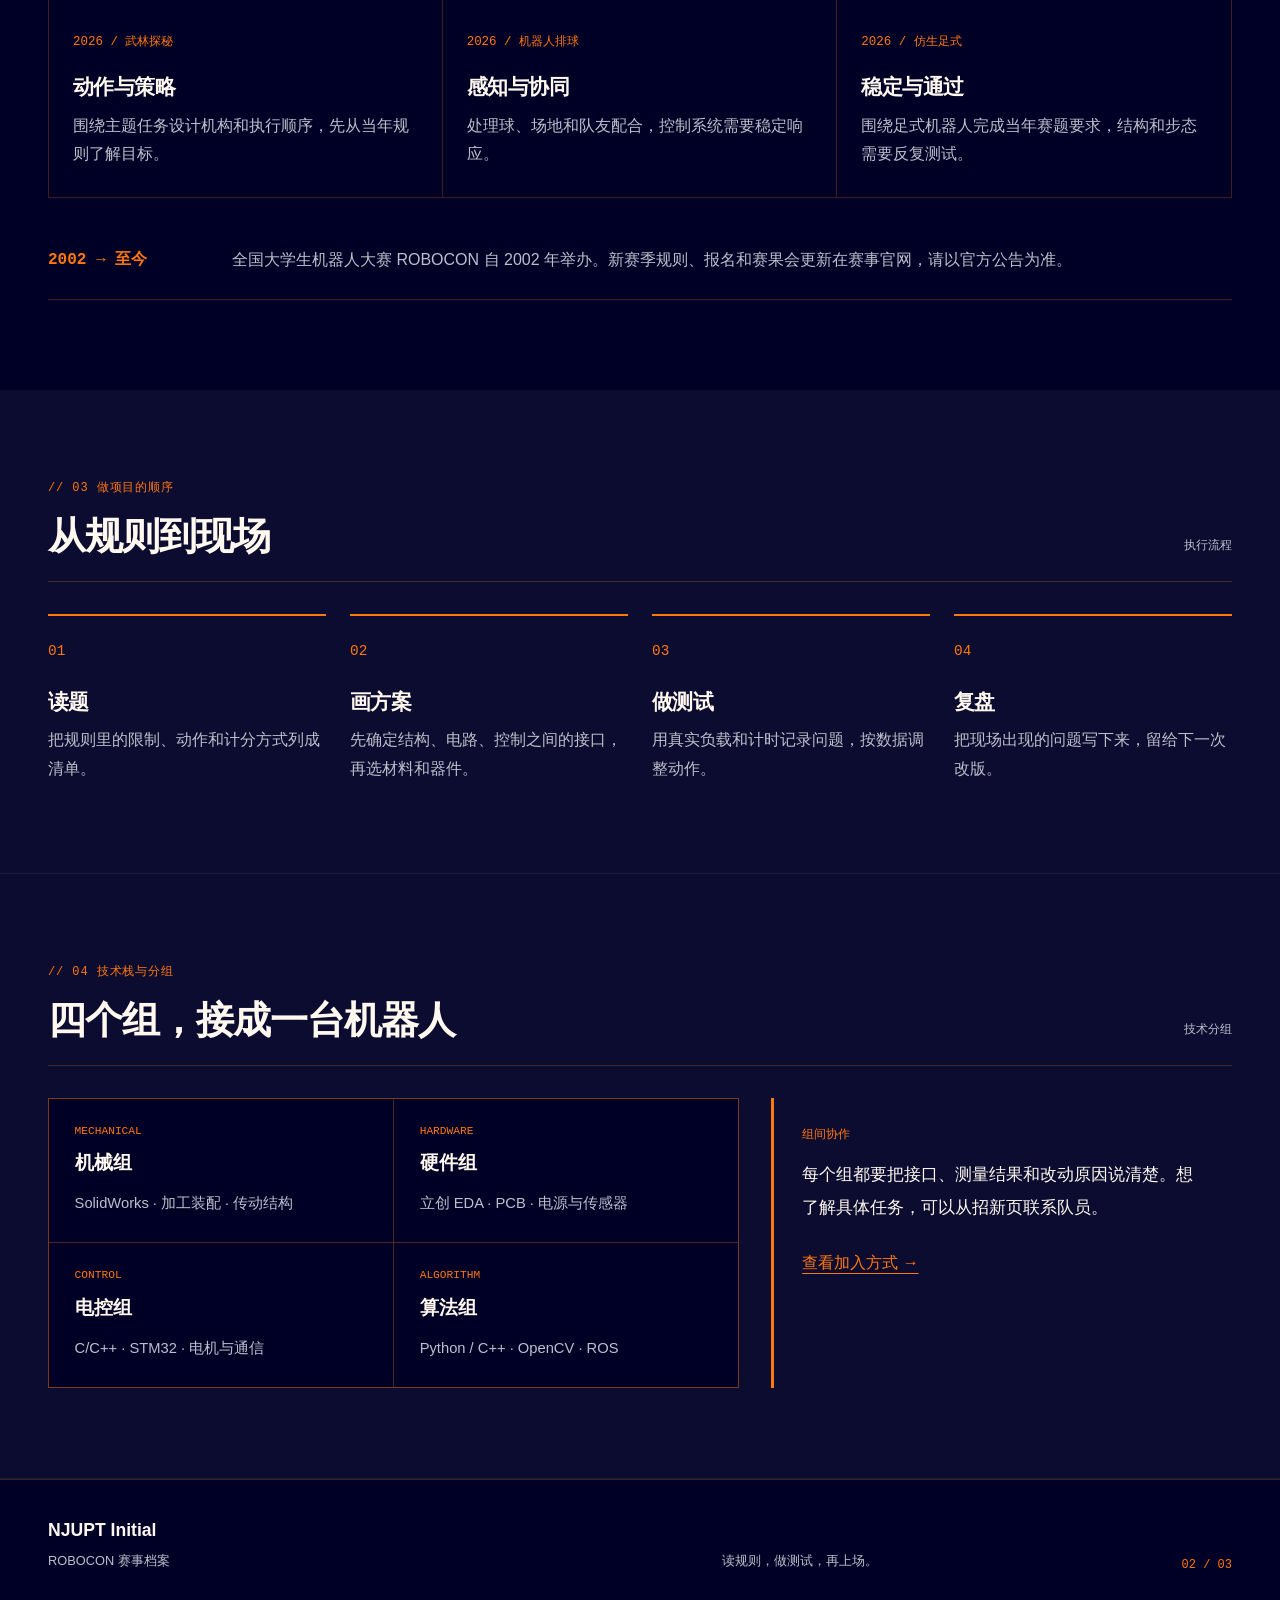
==== commit 47b28dec: "🤖 refactor: clarify team website copy and unify page interactions What: - rewrite all three pages wi" ====
--- a/robocon.html
+++ b/robocon.html
@@ -1,9 +1,229 @@
 <!doctype html>
-<html lang="zh-CN"><head><meta charset="utf-8" /><meta name="viewport" content="width=device-width, initial-scale=1" /><meta name="description" content="NJUPT Initial ROBOCON 赛事档案：赛项、历史、技术栈与分组。" /><title>ROBOCON 赛事档案 · NJUPT Initial</title><link rel="icon" href="assets/team-logo.png" /><link rel="stylesheet" href="styles.css" /></head>
-<body class="page-robocon"><a class="skip-link" href="#main">跳到主要内容</a><header class="site-header"><div class="shell header-inner"><a class="brand" href="index.html"><img class="brand-logo" src="assets/team-logo.png" alt="" width="36" height="36" /><span class="brand-text"><span class="brand-name">NJUPT Initial</span><span class="brand-sub">Robocon · Nanjing</span></span></a><nav class="nav" aria-label="主导航"><a href="index.html">首页</a><a href="robocon.html" aria-current="true">ROBOCON</a><a href="team.html">战队与招新</a><a class="nav-cta" href="team.html#join">加入我们</a></nav></div></header>
-  <main id="main"><section class="page-hero"><div class="shell page-hero-grid"><div><p class="boot-line"><span class="boot-dot"></span>EVENT ARCHIVE / ROBOCON</p><h1>每一年的赛题，<span class="accent-text">都是一台新机器。</span></h1><p class="hero-lead">ROBOCON 把工程能力放进规则里。我们从赛题出发，拆解目标、设计方案，再把每一个接口调到能在现场工作。</p><a class="source-link" href="https://www.robocon.org.cn/h-col-104.html" target="_blank" rel="noopener noreferrer">访问赛事官网 · 规则与公告 ↗</a></div><div class="page-index">02<br /><span>赛事档案</span></div></div></section>
-    <section class="section section-alt"><div class="shell"><header class="bay-head"><p class="bay-code">// 01 2026 赛项</p><div class="bay-title-row"><h2>仿生足式挑战赛</h2><span class="bay-meta">SEASON 2026</span></div></header><div class="event-grid"><article class="event-card"><span class="event-no">01</span><h3>障碍赛</h3><p>机器人需要在限定时间内完成复杂地形和连续障碍，稳定性、步态和现场判断缺一不可。</p><strong>国家二等奖</strong></article><article class="event-card event-card-hot"><span class="event-no">02</span><h3>任务赛</h3><p>围绕指定任务完成取放、穿越和协同动作，考验整机控制、策略编排与队员配合。</p><strong>国家三等奖</strong></article></div></div></section>
-    <section class="section"><div class="shell"><header class="bay-head"><p class="bay-code">// 02 官方赛项地图</p><div class="bay-title-row"><h2>三种赛项，三种工程问题</h2><span class="bay-meta">EVENT MAP</span></div></header><div class="event-map"><article><span>01 / 武林探秘</span><h3>动作与策略</h3><p>围绕主题任务完成对抗与协作，强调动作规划、机构可靠性和现场决策。</p></article><article><span>02 / 机器人排球</span><h3>感知与协同</h3><p>在动态场地里处理目标、轨迹和队友配合，让控制系统保持节奏。</p></article><article><span>03 / 仿生足式</span><h3>稳定与通过</h3><p>面对障碍和复杂地形，步态、结构、电机控制与调参必须一起工作。</p></article></div><div class="event-history"><strong>2002 → NOW</strong><p>全国大学生机器人大赛 ROBOCON 自 2002 年举办，官网持续发布赛项规则、报名指南、参赛手册和赛果。新成员可以从读懂一份规则开始认识机器人。</p></div></div></section>
-    <section class="section section-alt"><div class="shell"><header class="bay-head"><p class="bay-code">// 03 赛事脉络</p><div class="bay-title-row"><h2>从规则阅读到上场执行</h2><span class="bay-meta">PROCESS</span></div></header><div class="process-grid"><div class="process-step"><span>01</span><h3>读题</h3><p>把规则翻译成可测量的目标、限制与得分路径。</p></div><div class="process-step"><span>02</span><h3>建模</h3><p>结构、电路、控制和算法并行推进，接口先于细节。</p></div><div class="process-step"><span>03</span><h3>联调</h3><p>让每个模块在真实负载和真实时间里一起工作。</p></div><div class="process-step"><span>04</span><h3>复盘</h3><p>把赛场上的每一次失误，沉淀成下一季的起点。</p></div></div></div></section>
-    <section class="section section-alt"><div class="shell"><header class="bay-head"><p class="bay-code">// 03 技术栈与分组</p><div class="bay-title-row"><h2>四个组，一台完整机器人</h2><span class="bay-meta">STACK</span></div></header><div class="stack-layout"><div class="stack-list"><div><span>MECHANICAL</span><strong>机械组</strong><p>SolidWorks · 加工装配 · 传动结构</p></div><div><span>HARDWARE</span><strong>硬件组</strong><p>立创 EDA · PCB · 电源与传感器</p></div><div><span>CONTROL</span><strong>电控组</strong><p>C/C++ · STM32 · 电机与通信</p></div><div><span>ALGORITHM</span><strong>算法组</strong><p>Python / C++ · OpenCV · ROS</p></div></div><aside class="stack-aside"><p class="stack-aside-k">THE INTERFACE</p><p>真正的技术栈，是四个组能够把自己的决定讲给彼此听。</p><a href="team.html#join">找到你的入口 →</a></aside></div></div></section>
-  </main><footer class="site-footer"><div class="shell footer-inner"><div><p class="footer-brand">NJUPT Initial</p><p class="footer-sub">ROBOCON 赛事档案</p></div><p class="footer-credit">Read the rules. Build the machine.</p><p class="footer-mark">02 / 03</p></div></footer><script src="main.js" defer></script></body></html>
+<html lang="zh-CN">
+  <head>
+    <meta charset="utf-8" />
+    <meta name="viewport" content="width=device-width, initial-scale=1" />
+    <meta
+      name="description"
+      content="NJUPT Initial ROBOCON 赛事档案：查看 2026 仿生足式赛项成绩、公开项目和四个技术方向。"
+    />
+    <meta name="theme-color" content="#000026" />
+    <title>ROBOCON 赛事档案 · NJUPT Initial</title>
+    <link rel="icon" href="assets/team-logo.png" />
+    <link rel="stylesheet" href="styles.css" />
+  </head>
+  <body class="page-robocon">
+    <a class="skip-link" href="#main">跳到主要内容</a>
+    <header class="site-header">
+      <div class="shell header-inner">
+        <a class="brand" href="index.html" aria-label="NJUPT Initial 首页"
+          ><img
+            class="brand-logo"
+            src="assets/team-logo.png"
+            alt=""
+            width="36"
+            height="36"
+          /><span class="brand-text"
+            ><span class="brand-name">NJUPT Initial</span
+            ><span class="brand-sub">Robocon · Nanjing</span></span
+          ></a
+        >
+        <nav class="nav" aria-label="主导航">
+          <a href="index.html">首页</a
+          ><a href="robocon.html" aria-current="page">ROBOCON</a
+          ><a href="team.html">战队与招新</a
+          ><a class="nav-cta" href="team.html#join">加入我们</a>
+        </nav>
+      </div>
+    </header>
+    <main id="main" tabindex="-1">
+      <section class="page-hero" aria-labelledby="robocon-title">
+        <div class="shell page-hero-grid">
+          <div>
+            <p class="boot-line">
+              <span class="boot-dot" aria-hidden="true"></span>EVENT ARCHIVE /
+              ROBOCON
+            </p>
+            <h1 id="robocon-title">
+              每个赛季，<span class="accent-text">都要重新读一遍规则。</span>
+            </h1>
+            <p class="hero-lead">
+              ROBOCON
+              每年公布赛题与规则。队伍自行设计、制作机器人，在规定场地完成任务。我们在
+              2026 年参加了仿生足式机器人挑战赛。
+            </p>
+            <a
+              class="source-link"
+              href="https://www.robocon.org.cn/h-col-104.html"
+              target="_blank"
+              rel="noopener noreferrer"
+              >访问赛事官网 · 规则与公告 ↗</a
+            >
+          </div>
+          <div class="page-index">02<br /><span>赛事档案</span></div>
+        </div>
+      </section>
+      <nav class="page-nav" aria-label="本页目录">
+        <a href="#season">2026 赛项</a><a href="#stack">技术分组</a>
+      </nav>
+      <section
+        class="section section-alt"
+        id="season"
+        aria-labelledby="season-title"
+      >
+        <div class="shell">
+          <header class="bay-head">
+            <p class="bay-code">// 01 2026 赛项</p>
+            <div class="bay-title-row">
+              <h2 id="season-title">仿生足式 · 两项成绩</h2>
+              <span class="bay-meta">2026 赛季</span>
+            </div>
+          </header>
+          <div class="event-grid">
+            <article class="event-card">
+              <span class="event-no">01</span>
+              <h3>障碍赛</h3>
+              <p>
+                先看清场地设置、障碍通过条件和计分方式，再设计越障动作、检查整机稳定性。
+              </p>
+              <strong>国家二等奖</strong>
+            </article>
+            <article class="event-card event-card-hot">
+              <span class="event-no">02</span>
+              <h3>任务赛</h3>
+              <p>
+                把规则要求的任务拆成动作，确定执行顺序，再逐项调试机构和控制程序。
+              </p>
+              <strong>国家三等奖</strong>
+            </article>
+          </div>
+        </div>
+      </section>
+      <section class="section" aria-labelledby="map-title">
+        <div class="shell">
+          <header class="bay-head">
+            <p class="bay-code">// 02 2026 赛事地图</p>
+            <div class="bay-title-row">
+              <h2 id="map-title">三个赛项，三种工程问题</h2>
+              <span class="bay-meta">赛事地图</span>
+            </div>
+          </header>
+          <p class="section-intro">
+            2026 年官方赛事包含武林探秘、机器人排球和仿生足式。NJUPT Initial
+            参加仿生足式；每个赛项的详细任务和限制请以当年公告为准。
+          </p>
+          <div class="event-map">
+            <article>
+              <span>2026 / 武林探秘</span>
+              <h3>动作与策略</h3>
+              <p>围绕主题任务设计机构和执行顺序，先从当年规则了解目标。</p>
+            </article>
+            <article>
+              <span>2026 / 机器人排球</span>
+              <h3>感知与协同</h3>
+              <p>处理球、场地和队友配合，控制系统需要稳定响应。</p>
+            </article>
+            <article>
+              <span>2026 / 仿生足式</span>
+              <h3>稳定与通过</h3>
+              <p>围绕足式机器人完成当年赛题要求，结构和步态需要反复测试。</p>
+            </article>
+          </div>
+          <div class="event-history">
+            <strong>2002 → 至今</strong>
+            <p>
+              全国大学生机器人大赛 ROBOCON 自 2002
+              年举办。新赛季规则、报名和赛果会更新在赛事官网，请以官方公告为准。
+            </p>
+          </div>
+        </div>
+      </section>
+      <section class="section section-alt" aria-labelledby="process-title">
+        <div class="shell">
+          <header class="bay-head">
+            <p class="bay-code">// 03 做项目的顺序</p>
+            <div class="bay-title-row">
+              <h2 id="process-title">从规则到现场</h2>
+              <span class="bay-meta">执行流程</span>
+            </div>
+          </header>
+          <div class="process-grid">
+            <div class="process-step">
+              <span>01</span>
+              <h3>读题</h3>
+              <p>把规则里的限制、动作和计分方式列成清单。</p>
+            </div>
+            <div class="process-step">
+              <span>02</span>
+              <h3>画方案</h3>
+              <p>先确定结构、电路、控制之间的接口，再选材料和器件。</p>
+            </div>
+            <div class="process-step">
+              <span>03</span>
+              <h3>做测试</h3>
+              <p>用真实负载和计时记录问题，按数据调整动作。</p>
+            </div>
+            <div class="process-step">
+              <span>04</span>
+              <h3>复盘</h3>
+              <p>把现场出现的问题写下来，留给下一次改版。</p>
+            </div>
+          </div>
+        </div>
+      </section>
+      <section
+        class="section section-alt"
+        id="stack"
+        aria-labelledby="stack-title"
+      >
+        <div class="shell">
+          <header class="bay-head">
+            <p class="bay-code">// 04 技术栈与分组</p>
+            <div class="bay-title-row">
+              <h2 id="stack-title">四个组，接成一台机器人</h2>
+              <span class="bay-meta">技术分组</span>
+            </div>
+          </header>
+          <div class="stack-layout">
+            <div class="stack-list">
+              <div>
+                <span>MECHANICAL</span><strong>机械组</strong>
+                <p>SolidWorks · 加工装配 · 传动结构</p>
+              </div>
+              <div>
+                <span>HARDWARE</span><strong>硬件组</strong>
+                <p>立创 EDA · PCB · 电源与传感器</p>
+              </div>
+              <div>
+                <span>CONTROL</span><strong>电控组</strong>
+                <p>C/C++ · STM32 · 电机与通信</p>
+              </div>
+              <div>
+                <span>ALGORITHM</span><strong>算法组</strong>
+                <p>Python / C++ · OpenCV · ROS</p>
+              </div>
+            </div>
+            <aside class="stack-aside">
+              <p class="stack-aside-k">组间协作</p>
+              <p>
+                每个组都要把接口、测量结果和改动原因说清楚。想了解具体任务，可以从招新页联系队员。
+              </p>
+              <a href="team.html#join">查看加入方式 →</a>
+            </aside>
+          </div>
+        </div>
+      </section>
+    </main>
+    <footer class="site-footer">
+      <div class="shell footer-inner">
+        <div>
+          <p class="footer-brand">NJUPT Initial</p>
+          <p class="footer-sub">ROBOCON 赛事档案</p>
+        </div>
+        <p class="footer-credit">读规则，做测试，再上场。</p>
+        <p class="footer-mark">02 / 03</p>
+      </div>
+    </footer>
+    <script src="main.js" defer></script>
+  </body>
+</html>
--- a/styles.css
+++ b/styles.css
@@ -1,1667 +1,1660 @@
-/* NJUPT Initial — race-bay landing
-   Competitive engineering: flame accent, warm paper ink */
-
+/* NJUPT Initial — shared page and entrance styles. */
 :root {
-  --bg: #0B0C10;
-  --panel: #14161C;
-  --line: #2A2E3A;
-  --ink: #F4F1EA;
-  --muted: #9CA3AF;
-  --signal: #FF4D1C;
-  --signal-soft: #FF7A4D;
-  --alert: #F5C542;
-  --ink-on-alert: #0B0C10;
-
-  --font-display: "Segoe UI", "PingFang SC", "Microsoft YaHei", system-ui, sans-serif;
-  --font-body: "Segoe UI", "PingFang SC", "Microsoft YaHei", system-ui, sans-serif;
-  --font-label: "Cascadia Code", "SF Mono", Consolas, "Courier New", monospace;
-
-  --shell: 1120px;
-  --pad: clamp(1.25rem, 4vw, 2rem);
-  --radius: 4px;
-  --radius-lg: 8px;
-  --header-h: 64px;
-  --shadow-panel: 0 24px 70px rgba(0, 0, 0, 0.34);
-  --ease-out: cubic-bezier(.2, .8, .2, 1);
-
-  --space-1: 0.35rem;
-  --space-2: 0.7rem;
-  --space-3: 1.1rem;
-  --space-4: 1.6rem;
-  --space-5: 2.4rem;
-  --space-6: clamp(3.25rem, 7vw, 5.25rem);
-}
-
+  color-scheme: dark;
+  --bg: #000026;
+  --signal: #ff770f;
+  --ink: #fff8ef;
+  --muted: #bebecb;
+  --panel: #0c0c30;
+  --line: rgba(255, 119, 15, 0.25);
+  --font-display:
+    "Bahnschrift", "DIN Alternate", "PingFang SC", "Microsoft YaHei", sans-serif;
+  --font-body: "PingFang SC", "Microsoft YaHei", sans-serif;
+  --font-label: "Cascadia Code", "SFMono-Regular", Consolas, monospace;
+  --shell: 1240px;
+  --pad: clamp(1.25rem, 4vw, 3rem);
+  --header-h: 80px;
+  --ease: cubic-bezier(0.2, 0.8, 0.2, 1);
+}
 *,
 *::before,
 *::after {
   box-sizing: border-box;
 }
-
 html {
   scroll-behavior: smooth;
-  scroll-padding-top: calc(var(--header-h) + 16px);
-}
-
+  scroll-padding-top: calc(var(--header-h) + 24px);
+}
 body {
   margin: 0;
-  font-family: var(--font-body);
-  font-size: 16.5px;
-  line-height: 1.65;
+  background: var(--bg);
   color: var(--ink);
-  background-color: var(--bg);
-  background-image:
-    linear-gradient(color-mix(in srgb, var(--line) 50%, transparent) 1px, transparent 1px),
-    linear-gradient(90deg, color-mix(in srgb, var(--line) 50%, transparent) 1px, transparent 1px);
-  background-size: 48px 48px;
-  background-position: center top;
-  background-attachment: fixed;
+  font: 1rem/1.8 var(--font-body);
   -webkit-font-smoothing: antialiased;
-  text-rendering: optimizeLegibility;
-}
-
-::selection {
-  color: var(--ink-on-alert);
-  background: var(--alert);
-}
-
-body::before {
-  content: "";
-  position: fixed;
-  inset: 0;
-  pointer-events: none;
-  z-index: 0;
-  background:
-    radial-gradient(ellipse 70% 45% at 50% -6%, color-mix(in srgb, var(--signal) 14%, transparent), transparent 56%),
-    radial-gradient(ellipse 36% 28% at 0% 50%, color-mix(in srgb, var(--alert) 5%, transparent), transparent 50%);
-}
-
-main,
-.site-header,
-.site-footer {
-  position: relative;
-  z-index: 1;
-}
-
+}
+body.intro-active {
+  overflow: hidden;
+  overscroll-behavior: none;
+  height: 100dvh;
+  touch-action: none;
+}
 img,
 svg {
   display: block;
   max-width: 100%;
 }
+button,
+input {
+  font: inherit;
+}
+button {
+  cursor: pointer;
+}
+a {
+  color: var(--signal);
+  text-decoration-thickness: 1px;
+  text-underline-offset: 0.3em;
+}
+a:hover {
+  color: var(--ink);
+}
+button,
+a {
+  -webkit-tap-highlight-color: transparent;
+}
+:focus-visible {
+  outline: 3px solid var(--ink);
+  outline-offset: 5px;
+}
+::selection {
+  color: var(--bg);
+  background: var(--signal);
+}
+[hidden] {
+  display: none !important;
+}
+h1,
+h2,
+h3,
+p,
+figure {
+  margin-top: 0;
+}
+h1,
+h2,
+h3 {
+  font-family: var(--font-display);
+  line-height: 1.25;
+  letter-spacing: -0.025em;
+  text-wrap: balance;
+}
+h1 {
+  font-size: clamp(2.4rem, 5.1vw, 4.7rem);
+  font-weight: 800;
+  margin-bottom: 1.5rem;
+}
+h2 {
+  font-size: clamp(1.7rem, 3vw, 2.6rem);
+  margin-bottom: 0;
+}
+h3 {
+  font-size: 1.3rem;
+  margin-bottom: 0.7rem;
+}
+p {
+  margin-bottom: 1rem;
+}
+strong {
+  font-weight: 700;
+}
+.shell {
+  width: min(calc(100% - var(--pad) * 2), var(--shell));
+  margin-inline: auto;
+}
+.shell > *,
+.hero-grid > *,
+.join-inner > *,
+.stack-layout > * {
+  min-width: 0;
+}
+.skip-link {
+  position: fixed;
+  z-index: 250;
+  top: 1rem;
+  left: 1rem;
+  transform: translateY(-200%);
+  padding: 0.6rem 1rem;
+  color: var(--bg);
+  background: var(--signal);
+}
+.skip-link:focus {
+  transform: none;
+}
+.accent,
+.accent-text {
+  color: var(--signal);
+}
 
-a {
-  color: var(--signal);
-  text-decoration-thickness: 1px;
-  text-underline-offset: 3px;
-}
-
-a:hover {
-  color: var(--signal-soft);
-}
-
-:focus-visible {
-  outline: 2px solid var(--signal);
-  outline-offset: 3px;
-}
-
-.skip-link {
-  position: absolute;
-  left: 1rem;
-  top: -100px;
-  z-index: 100;
-  padding: 0.65rem 1rem;
-  background: var(--signal);
-  color: var(--ink-on-alert);
-  font-weight: 600;
-  border-radius: var(--radius);
-}
-
-.skip-link:focus {
-  top: 1rem;
-}
-
-.shell {
-  width: min(100% - var(--pad) * 2, var(--shell));
-  margin-inline: auto;
-}
-
-/* —— Header —— */
+/* Navigation stays fully visible on small screens. */
 .site-header {
   position: sticky;
   top: 0;
   z-index: 50;
-  height: var(--header-h);
+  background: rgba(0, 0, 38, 0.96);
   border-bottom: 1px solid var(--line);
-  background: color-mix(in srgb, var(--bg) 88%, transparent);
-  backdrop-filter: blur(16px) saturate(130%);
-  box-shadow: 0 1px 0 rgba(255, 255, 255, 0.02), 0 12px 30px rgba(0, 0, 0, 0.12);
-}
-
+}
 .header-inner {
-  height: 100%;
+  min-height: var(--header-h);
   display: flex;
   align-items: center;
   justify-content: space-between;
-  gap: 1rem;
-}
-
+  gap: 1.5rem;
+}
 .brand {
   display: flex;
   align-items: center;
-  gap: 0.75rem;
+  gap: 0.85rem;
   color: var(--ink);
   text-decoration: none;
-  min-height: 44px;
-}
-
-.brand-mark {
-  width: 14px;
-  height: 14px;
-  border: 2px solid var(--signal);
-  border-radius: 50%;
-  box-shadow:
-    0 0 0 3px color-mix(in srgb, var(--signal) 16%, transparent),
-    0 0 16px color-mix(in srgb, var(--signal) 35%, transparent);
-}
-
+  flex-shrink: 0;
+}
 .brand-logo {
-  width: 36px;
-  height: 36px;
-  border-radius: 6px;
-  background: #EDEDED;
+  width: 43px;
+  height: 43px;
+  padding: 4px;
+  background: var(--signal);
   object-fit: contain;
-  padding: 3px;
-  flex-shrink: 0;
-}
-
+}
 .brand-text {
-  display: flex;
-  flex-direction: column;
-  line-height: 1.15;
-}
-
+  display: grid;
+  line-height: 1.35;
+  gap: 0.25rem;
+}
 .brand-name {
-  font-weight: 700;
-  font-size: 0.95rem;
-  letter-spacing: 0.02em;
-}
-
+  font: 700 1.05rem var(--font-display);
+  letter-spacing: 0.015em;
+}
 .brand-sub {
-  font-family: var(--font-label);
-  font-size: 0.65rem;
-  color: var(--muted);
-  letter-spacing: 0.1em;
-  text-transform: uppercase;
-}
-
+  color: var(--muted);
+  font-size: 0.7rem;
+}
 .nav {
   display: flex;
   align-items: center;
-  gap: 0.1rem;
-  overflow-x: auto;
-  scrollbar-width: none;
-}
-
-.nav::-webkit-scrollbar {
-  display: none;
-}
-
+  gap: 0.5rem;
+}
 .nav a {
-  color: var(--muted);
-  text-decoration: none;
-  font-size: 0.88rem;
-  padding: 0.55rem 0.75rem;
-  border-radius: var(--radius);
-  white-space: nowrap;
-  min-height: 44px;
   display: inline-flex;
   align-items: center;
-  transition: color 0.15s ease, background 0.15s ease;
-}
-
+  justify-content: center;
+  min-height: 44px;
+  padding: 0.5rem 0.85rem;
+  color: var(--muted);
+  text-decoration: none;
+  font-size: 0.9rem;
+  white-space: nowrap;
+  border-bottom: 2px solid transparent;
+}
 .nav a:hover,
-.nav a[aria-current="true"] {
-  color: var(--ink);
-  background: color-mix(in srgb, var(--panel) 85%, transparent);
-}
-
-.nav a[aria-current="true"] {
-  box-shadow: inset 0 -2px 0 var(--signal);
-}
-
-.nav-cta {
-  color: var(--ink-on-alert) !important;
-  background: var(--signal) !important;
-  font-weight: 650;
-  margin-left: 0.4rem;
-}
-
-.nav-cta:hover {
-  background: var(--signal-soft) !important;
-}
-
-/* —— Type —— */
-h1,
-h2,
-h3 {
-  font-family: var(--font-display);
-  line-height: 1.18;
-  letter-spacing: -0.025em;
-  margin: 0;
-  font-weight: 700;
-}
-
-h1 {
-  font-size: clamp(2.2rem, 6.2vw, 3.7rem);
-  letter-spacing: -0.04em;
-  line-height: 1.1;
-}
-
-h2 {
-  font-size: clamp(1.65rem, 3.5vw, 2.3rem);
-  letter-spacing: -0.03em;
-}
-
-h3 {
-  font-size: 1.05rem;
-  font-weight: 650;
-}
-
-.prose,
-.section-lead {
-  color: var(--muted);
-  max-width: 58ch;
-}
-
-.prose {
-  margin: 0 0 1rem;
-}
-
-.prose-tight {
-  margin-bottom: 0;
-}
-
-.section-lead {
-  margin: 0 0 var(--space-4);
-}
-
-.section-lead strong,
-.prose strong {
-  color: var(--ink);
-  font-weight: 650;
-}
-
-code {
-  font-family: var(--font-label);
-  font-size: 0.88em;
-  color: var(--signal);
-  background: color-mix(in srgb, var(--panel) 90%, var(--signal) 5%);
-  padding: 0.12em 0.4em;
-  border-radius: 3px;
-  border: 1px solid color-mix(in srgb, var(--signal) 18%, transparent);
-}
-
-/* —— Bay head (section chrome) —— */
-.bay-head {
-  margin-bottom: var(--space-4);
-  padding-bottom: var(--space-3);
-  border-bottom: 1px solid var(--line);
-}
-
-.bay-code {
-  font-family: var(--font-label);
-  font-size: 0.76rem;
-  letter-spacing: 0.14em;
-  color: var(--signal);
-  margin: 0 0 0.7rem;
-  text-transform: uppercase;
-}
-
-.bay-title-row {
+.nav a[aria-current="page"] {
+  color: var(--signal);
+  border-bottom-color: var(--signal);
+}
+.nav a.nav-cta {
+  color: var(--bg);
+  background: var(--signal);
+  border: 1px solid var(--signal);
+  margin-left: 0.7rem;
+}
+.nav a.nav-cta:hover {
+  color: var(--signal);
+  background: transparent;
+}
+.page-nav {
   display: flex;
   flex-wrap: wrap;
-  align-items: baseline;
-  justify-content: space-between;
-  gap: 0.75rem 1.5rem;
+  gap: 0.4rem 1.5rem;
+  width: min(calc(100% - var(--pad) * 2), var(--shell));
+  margin-inline: auto;
+  padding-block: 0.6rem;
+}
+.page-nav a {
+  display: inline-flex;
+  align-items: center;
+  min-height: 44px;
+  font-size: 0.85rem;
 }
 
-.bay-meta {
-  font-family: var(--font-label);
-  font-size: 0.72rem;
-  letter-spacing: 0.12em;
-  color: var(--muted);
-  border: 1px solid var(--line);
-  padding: 0.35rem 0.65rem;
-  border-radius: 999px;
-  white-space: nowrap;
-}
-
-/* —— Buttons —— */
+/* Page openings. */
+.hero,
+.page-hero {
+  position: relative;
+  padding: clamp(3.5rem, 7vw, 6.5rem) 0;
+  border-bottom: 1px solid var(--line);
+}
+.hero {
+  background: linear-gradient(
+    90deg,
+    rgba(255, 119, 15, 0.065),
+    transparent 54%
+  );
+}
+.hero-grid {
+  display: grid;
+  grid-template-columns: 1.08fr 1fr;
+  gap: clamp(2rem, 5vw, 4.5rem);
+  align-items: center;
+}
+.hero-title {
+  margin-bottom: 1.5rem;
+}
+.hero-title-line {
+  display: block;
+}
+.hero-title-line.accent {
+  margin-top: 0.15em;
+  font-size: 0.68em;
+  letter-spacing: -0.03em;
+}
+.hero-lead {
+  max-width: 40em;
+  margin-bottom: 0;
+  color: var(--muted);
+  font-size: clamp(1rem, 1.25vw, 1.1rem);
+  line-height: 1.95;
+}
+.boot-line {
+  display: flex;
+  align-items: center;
+  flex-wrap: wrap;
+  gap: 0.6rem;
+  margin: 0 0 1.5rem;
+  color: var(--signal);
+  font: 0.75rem/1.6 var(--font-label);
+  letter-spacing: 0.09em;
+}
+.boot-dot,
+.panel-head .dot {
+  display: inline-block;
+  width: 6px;
+  height: 6px;
+  background: var(--signal);
+  flex-shrink: 0;
+}
+.hero-actions {
+  display: flex;
+  flex-wrap: wrap;
+  gap: 0.75rem;
+  margin-top: 1.75rem;
+}
 .btn {
   display: inline-flex;
   align-items: center;
   justify-content: center;
-  gap: 0.45rem;
-  min-height: 46px;
-  padding: 0.75rem 1.3rem;
-  border-radius: var(--radius);
-  font-weight: 650;
+  gap: 0.7rem;
+  min-height: 48px;
+  padding: 0.7rem 1.35rem;
+  border: 1px solid var(--signal);
   font-size: 0.95rem;
+  font-weight: 700;
   text-decoration: none;
-  border: 1px solid transparent;
-  cursor: pointer;
-  transition: background 0.2s var(--ease-out), border-color 0.2s var(--ease-out), color 0.2s var(--ease-out), box-shadow 0.2s var(--ease-out), transform 0.2s var(--ease-out);
-}
-
+  transition:
+    background 0.2s,
+    color 0.2s,
+    border-color 0.2s;
+}
 .btn-primary {
+  color: var(--bg);
   background: var(--signal);
-  color: var(--ink-on-alert);
-}
-
+}
 .btn-primary:hover {
-  background: var(--signal-soft);
-  color: var(--ink-on-alert);
-  box-shadow: 0 10px 30px color-mix(in srgb, var(--signal) 30%, transparent);
-  transform: translateY(-1px);
-}
-
+  color: var(--bg);
+  background: var(--ink);
+  border-color: var(--ink);
+}
 .btn-ghost {
-  background: color-mix(in srgb, var(--panel) 55%, transparent);
   color: var(--ink);
-  border-color: color-mix(in srgb, var(--line) 65%, var(--signal));
-}
-
+  background: var(--bg);
+  border-color: rgba(255, 248, 239, 0.32);
+}
 .btn-ghost:hover {
+  color: var(--signal);
   border-color: var(--signal);
-  color: var(--signal);
-  background: color-mix(in srgb, var(--signal) 8%, transparent);
-  transform: translateY(-1px);
-}
-
-.hero-actions {
-  display: flex;
-  flex-wrap: wrap;
-  gap: 0.75rem;
-  margin-top: var(--space-4);
-}
-
-/* —— Hero —— */
-.hero {
-  padding: clamp(2.75rem, 7vw, 5rem) 0 clamp(2.25rem, 5vw, 3.5rem);
-  overflow: clip;
-  position: relative;
-}
-
-.hero::after {
-  content: "INITIAL / 2026";
-  position: absolute;
-  right: max(1rem, calc((100vw - var(--shell)) / 2));
-  bottom: 1.1rem;
-  color: color-mix(in srgb, var(--muted) 38%, transparent);
-  font: 0.65rem/1 var(--font-label);
-  letter-spacing: 0.2em;
-  transform: rotate(-90deg) translateX(100%);
-  transform-origin: right bottom;
-  pointer-events: none;
-}
-}
-
-.hero-grid {
-  display: grid;
-  grid-template-columns: 1.08fr 0.92fr;
-  gap: clamp(1.5rem, 4vw, 3rem);
-  align-items: center;
-}
-
-.boot-line {
-  display: inline-flex;
-  align-items: center;
-  gap: 0.55rem;
-  font-family: var(--font-label);
-  font-size: 0.76rem;
-  letter-spacing: 0.12em;
-  color: var(--signal);
-  margin: 0 0 1.1rem;
-  text-transform: uppercase;
-}
-
-.boot-dot {
-  width: 8px;
-  height: 8px;
-  border-radius: 50%;
-  background: var(--signal);
-  box-shadow: 0 0 10px var(--signal);
-  animation: pulse 2.2s ease-in-out infinite;
-}
-
-.hero-title-line {
-  display: block;
-}
-
-.hero-title-line.accent {
-  color: var(--signal);
-  text-shadow: 0 0 48px color-mix(in srgb, var(--signal) 30%, transparent);
-  position: relative;
-}
-
-.hero-title-line.accent::after {
-  content: "";
-  display: inline-block;
-  width: clamp(2.5rem, 10vw, 7rem);
-  height: 0.11em;
-  margin: 0 0 0.12em 0.35em;
-  background: var(--alert);
-  box-shadow: 0 0 18px color-mix(in srgb, var(--alert) 42%, transparent);
-  vertical-align: middle;
-}
-}
-
-.hero-lead {
-  margin: 1.15rem 0 0;
-  color: var(--muted);
-  max-width: 48ch;
-  font-size: 1.02rem;
-}
-
-.hero-lead strong {
-  color: var(--ink);
-}
-
-.award-row {
-  display: flex;
-  flex-wrap: wrap;
-  gap: 0.65rem;
-  margin-top: 1.5rem;
-}
-
-.award-chip {
-  display: grid;
-  grid-template-columns: auto auto auto;
-  align-items: center;
-  gap: 0.55rem 0.75rem;
-  padding: 0.65rem 0.85rem;
-  border: 1px solid var(--line);
-  border-radius: var(--radius);
-  background: color-mix(in srgb, var(--panel) 70%, transparent);
-}
-
-.award-k {
-  font-family: var(--font-label);
-  font-size: 0.68rem;
-  letter-spacing: 0.08em;
-  color: var(--muted);
-  grid-column: 1 / -1;
-}
-
-.award-v {
-  font-size: 0.88rem;
-  color: var(--ink);
-  font-weight: 600;
-}
-
-.award-badge {
-  font-family: var(--font-label);
-  font-size: 0.82rem;
-  font-weight: 700;
-  color: var(--ink-on-alert);
-  background: var(--alert);
-  padding: 0.28rem 0.6rem;
-  border-radius: 3px;
-  letter-spacing: 0.06em;
-}
-
-.hero-meta {
+}
+.hero-metrics {
   display: grid;
   grid-template-columns: repeat(3, minmax(0, 1fr));
   gap: 1rem;
-  margin: 1.75rem 0 0;
-  padding-top: 1.15rem;
+  margin-top: 2.5rem;
+  padding-top: 1.25rem;
   border-top: 1px solid var(--line);
 }
-
-.hero-meta dt {
-  font-family: var(--font-label);
-  font-size: 0.68rem;
-  letter-spacing: 0.12em;
-  color: var(--muted);
-  text-transform: uppercase;
-  margin: 0 0 0.28rem;
-}
-
-.hero-meta dd {
+.hero-metrics div {
+  display: grid;
+  gap: 0.35rem;
+}
+.hero-metrics strong {
+  color: var(--ink);
+  font: 700 clamp(0.95rem, 1.5vw, 1.2rem) var(--font-display);
+}
+.hero-metrics span {
+  color: var(--muted);
+  font-size: 0.75rem;
+}
+.hero-panel {
+  position: relative;
   margin: 0;
-  font-size: 0.9rem;
-  font-weight: 600;
-}
-
-.hero-panel {
-  border: 1px solid color-mix(in srgb, var(--signal) 28%, var(--line));
-  background:
-    linear-gradient(160deg, color-mix(in srgb, var(--panel) 92%, var(--signal) 6%), var(--panel) 45%, var(--bg));
-  border-radius: var(--radius-lg);
-  overflow: hidden;
-  box-shadow:
-    0 0 0 1px color-mix(in srgb, var(--bg) 80%, transparent),
-    0 28px 70px color-mix(in srgb, #000 48%, transparent),
-    0 0 90px color-mix(in srgb, var(--signal) 9%, transparent);
-  position: relative;
-  transform: rotate(0.35deg);
-  transition: transform 0.35s var(--ease-out), box-shadow 0.35s var(--ease-out);
-}
-
-.hero-panel:hover {
-  transform: rotate(0deg) translateY(-4px);
-  box-shadow: var(--shadow-panel), 0 0 90px color-mix(in srgb, var(--signal) 14%, transparent);
-}
-}
-
-.hero-panel::before {
-  content: "";
-  position: absolute;
-  inset: 0;
-  pointer-events: none;
-  background: repeating-linear-gradient(
-    0deg,
-    transparent,
-    transparent 3px,
-    color-mix(in srgb, var(--signal) 3%, transparent) 3px,
-    color-mix(in srgb, var(--signal) 3%, transparent) 4px
-  );
-  opacity: 0.45;
-  z-index: 2;
-}
-
+  border: 1px solid var(--signal);
+  box-shadow: 12px 12px 0 rgba(255, 119, 15, 0.12);
+}
 .panel-head {
   display: flex;
   align-items: center;
-  gap: 0.55rem;
-  padding: 0.75rem 1rem;
-  border-bottom: 1px solid var(--line);
-  font-family: var(--font-label);
-  font-size: 0.72rem;
-  letter-spacing: 0.1em;
-  color: var(--muted);
-  position: relative;
-  z-index: 3;
-  background: color-mix(in srgb, var(--bg) 40%, transparent);
-}
-
+  gap: 0.6rem;
+  padding: 0.85rem 1rem;
+  background: var(--signal);
+  color: var(--bg);
+  font: 0.75rem/1.5 var(--font-label);
+}
 .panel-head .dot {
-  width: 7px;
-  height: 7px;
-  border-radius: 50%;
-  background: var(--signal);
-  box-shadow: 0 0 8px var(--signal);
-}
-
+  background: var(--bg);
+}
 .panel-head-right {
   margin-left: auto;
-  color: var(--signal);
-}
-
-.dog-schematic {
-  width: 100%;
-  height: auto;
-  padding: 0.55rem 0.85rem 0.25rem;
-  position: relative;
-  z-index: 3;
-}
-
+}
 .hero-photo {
   margin: 0;
-  position: relative;
-  z-index: 3;
-  line-height: 0;
-}
-
+}
 .hero-photo img {
   width: 100%;
   height: auto;
-  aspect-ratio: 3 / 2;
+  aspect-ratio: 1.4;
   object-fit: cover;
-  object-position: center 28%;
+  object-position: center;
+}
+.photo-caption {
+  display: flex;
+  flex-wrap: wrap;
+  justify-content: space-between;
+  gap: 0.5rem;
+  padding: 0.85rem 1rem;
+  margin: 0;
+  background: var(--bg);
+  color: var(--muted);
+  font-size: 0.72rem;
+}
+.page-hero {
+  background-image: linear-gradient(
+    90deg,
+    rgba(255, 119, 15, 0.065),
+    transparent 70%
+  );
+}
+.page-hero-grid {
+  display: grid;
+  grid-template-columns: minmax(0, 1fr) auto;
+  align-items: end;
+  gap: 3rem;
+}
+.page-hero h1 {
+  max-width: 18em;
+}
+.page-hero h1 .accent-text {
   display: block;
 }
+.page-index {
+  color: var(--signal);
+  font: 300 clamp(4rem, 10vw, 8rem)/1 var(--font-display);
+  text-align: right;
+}
+.page-index span {
+  display: block;
+  margin-top: 1rem;
+  color: var(--muted);
+  font: 0.8rem var(--font-body);
+}
+.source-link {
+  display: inline-flex;
+  align-items: center;
+  min-height: 44px;
+  margin-top: 1.3rem;
+  font-size: 0.9rem;
+}
 
-.ch-strip {
+/* Content uses quiet surfaces, orange rules, and space for Chinese text. */
+.section {
+  padding: clamp(3.5rem, 7vw, 6rem) 0;
+}
+.section-alt {
+  background: var(--panel);
+  border-bottom: 1px solid rgba(255, 248, 239, 0.07);
+}
+.bay-head {
+  margin-bottom: 2rem;
+}
+.bay-code {
+  margin: 0 0 0.85rem;
+  color: var(--signal);
+  font: 0.75rem/1.6 var(--font-label);
+  letter-spacing: 0.075em;
+}
+.bay-title-row {
+  display: flex;
+  justify-content: space-between;
+  align-items: baseline;
+  gap: 1rem 2rem;
+  padding-bottom: 1.3rem;
+  border-bottom: 1px solid var(--line);
+}
+.bay-meta {
+  color: var(--muted);
+  font: 0.72rem var(--font-label);
+  white-space: nowrap;
+}
+.section-lead,
+.section-intro {
+  color: var(--muted);
+  max-width: 55em;
+  margin-bottom: 1.75rem;
+}
+.achievement-grid {
+  display: grid;
+  grid-template-columns: 1fr 1fr 0.8fr;
+  gap: 1rem;
+}
+.achievement-card,
+.achievement-note {
+  padding: clamp(1.25rem, 2.5vw, 2rem);
+  min-height: 224px;
+  display: flex;
+  flex-direction: column;
+  justify-content: space-between;
+  gap: 1.5rem;
+}
+.achievement-card {
+  background: var(--bg);
+  border: 1px solid var(--line);
+  border-top: 3px solid var(--signal);
+}
+.achievement-card.featured {
+  color: var(--bg);
+  background: var(--signal);
+}
+.achievement-k {
+  color: var(--signal);
+  font-size: 0.75rem;
+}
+.achievement-card strong {
+  font-size: clamp(1.75rem, 2.8vw, 2.3rem);
+  line-height: 1.3;
+}
+.achievement-card > span:last-child {
+  font-size: 0.85rem;
+  color: var(--muted);
+}
+.achievement-card.featured .achievement-k,
+.achievement-card.featured > span:last-child {
+  color: var(--bg);
+}
+.achievement-note {
+  padding-right: 0;
+  border-top: 1px solid var(--line);
+}
+.achievement-note p {
+  margin: 0;
+  color: var(--muted);
+  font-size: 0.95rem;
+}
+.achievement-note a {
+  display: inline-flex;
+  align-items: center;
+  min-height: 44px;
+  font-size: 0.85rem;
+}
+.note-mark {
+  color: var(--signal);
+  font: 2rem var(--font-label);
+}
+.timeline {
   list-style: none;
   margin: 0;
   padding: 0;
-  display: grid;
-  grid-template-columns: repeat(4, 1fr);
+}
+.timeline li {
+  position: relative;
+  display: grid;
+  grid-template-columns: 12rem minmax(0, 1fr);
+  gap: 2rem;
+  padding: 1.75rem 0 1.75rem 2rem;
+  border-left: 1px solid var(--line);
+  border-bottom: 1px solid rgba(255, 248, 239, 0.1);
+}
+.timeline li::before {
+  content: "";
+  position: absolute;
+  width: 9px;
+  height: 9px;
+  top: 2.2rem;
+  left: -5px;
+  background: var(--signal);
+}
+.timeline-year {
+  color: var(--signal);
+  font: 0.85rem/1.8 var(--font-label);
+}
+.timeline p {
+  margin: 0;
+  color: var(--muted);
+}
+.section-join {
+  border-top: 1px solid var(--signal);
+  background: var(--bg);
+}
+.join-banner {
+  display: flex;
+  align-items: center;
+  justify-content: space-between;
+  gap: 2rem;
+}
+.join-banner h2 {
+  margin-bottom: 1rem;
+}
+.join-banner p:not(.bay-code) {
+  margin-bottom: 0;
+  color: var(--muted);
+  max-width: 42em;
+}
+.join-banner .btn {
+  flex-shrink: 0;
+}
+.event-grid {
+  display: grid;
+  grid-template-columns: repeat(2, minmax(0, 1fr));
+  gap: 1.25rem;
+}
+.event-card {
+  display: flex;
+  flex-direction: column;
+  gap: 0.85rem;
+  padding: 2rem;
+  background: var(--bg);
+  border: 1px solid var(--line);
+}
+.event-no,
+.team-no {
+  color: var(--signal);
+  font: 1rem var(--font-label);
+}
+.event-card h3 {
+  font-size: 1.8rem;
+  margin: 0.5rem 0 0;
+}
+.event-card p {
+  color: var(--muted);
+  margin-bottom: 1rem;
+}
+.event-card strong {
+  color: var(--signal);
+  margin-top: auto;
+  padding-top: 1rem;
   border-top: 1px solid var(--line);
-  position: relative;
-  z-index: 3;
-  background: color-mix(in srgb, var(--bg) 55%, transparent);
-}
-
-.ch-strip li {
-  padding: 0.75rem 0.5rem;
-  text-align: center;
+}
+.event-card-hot {
+  border-top: 3px solid var(--signal);
+}
+.event-map {
+  display: grid;
+  grid-template-columns: repeat(3, minmax(0, 1fr));
+  border-top: 1px solid var(--line);
+}
+.event-map article {
+  padding: 1.75rem 1.5rem;
+  border-bottom: 1px solid var(--line);
   border-right: 1px solid var(--line);
 }
-
-.ch-strip li:last-child {
-  border-right: 0;
-}
-
-.ch-strip span {
-  display: block;
+.event-map article:first-child {
+  border-left: 1px solid var(--line);
+}
+.event-map span {
+  color: var(--signal);
+  font: 0.78rem/1.7 var(--font-label);
+}
+.event-map h3 {
+  margin-top: 1.25rem;
+}
+.event-map p {
+  color: var(--muted);
+  margin-bottom: 0;
+}
+.event-history {
+  display: grid;
+  grid-template-columns: 10rem minmax(0, 1fr);
+  gap: 1.5rem;
+  margin-top: 1.5rem;
+  padding: 1.5rem 0;
+  border-bottom: 1px solid var(--line);
+}
+.event-history strong {
+  color: var(--signal);
   font-family: var(--font-label);
-  font-size: 0.78rem;
-  color: var(--signal);
-}
-
-.ch-strip em {
-  display: block;
-  font-style: normal;
-  font-size: 0.68rem;
-  color: var(--muted);
-  margin-top: 0.15rem;
-}
-
-/* —— Rail —— */
-.rail {
-  border-block: 1px solid var(--line);
-  background: color-mix(in srgb, var(--panel) 82%, var(--bg));
-  backdrop-filter: blur(8px);
-}
-
-.rail-inner {
-  display: flex;
-  flex-wrap: wrap;
-  gap: 0;
-  position: relative;
-}
-
-.rail-inner::before {
-  content: "";
-  position: absolute;
-  left: 0;
-  right: 0;
-  top: 0;
-  height: 1px;
-  background: linear-gradient(90deg, transparent, color-mix(in srgb, var(--signal) 42%, transparent), transparent);
-}
-
-.rail-item {
-  flex: 1 1 140px;
-  padding: 0.95rem 1rem;
-  border-right: 1px solid var(--line);
-  min-width: 0;
-}
-
-.rail-item:last-child {
-  border-right: 0;
-}
-
-.rail-item .k {
-  display: block;
-  font-family: var(--font-label);
-  font-size: 0.66rem;
-  letter-spacing: 0.12em;
-  color: var(--muted);
-  margin-bottom: 0.22rem;
-}
-
-.rail-item .v {
-  display: block;
-  font-size: 0.9rem;
-  font-weight: 650;
-  white-space: nowrap;
-  overflow: hidden;
-  text-overflow: ellipsis;
-}
-
-.rail-item .v.alert {
-  color: var(--alert);
-}
-
-/* —— Sections —— */
-.section {
-  padding: var(--space-6) 0;
-}
-
-.section-alt {
-  background: color-mix(in srgb, var(--panel) 52%, var(--bg));
-  border-block: 1px solid var(--line);
-}
-
-.split {
-  display: grid;
-  grid-template-columns: 1.05fr 0.95fr;
-  gap: clamp(1.5rem, 4vw, 3rem);
-  align-items: start;
-}
-
-/* mission log */
-.mission-log {
-  list-style: none;
+}
+.event-history p {
   margin: 0;
-  padding: 0;
-  border: 1px solid var(--line);
-  border-radius: var(--radius-lg);
-  overflow: hidden;
-  background: color-mix(in srgb, var(--panel) 55%, var(--bg));
-}
-
-.mission-log li {
-  display: grid;
-  grid-template-columns: 4.5rem 1fr auto;
-  grid-template-areas:
-    "id when status"
-    "id what status";
-  gap: 0.2rem 0.85rem;
-  padding: 1rem 1.1rem;
-  border-bottom: 1px solid var(--line);
-  align-items: center;
-}
-
-.mission-log li:last-child {
-  border-bottom: 0;
-}
-
-.log-id {
-  grid-area: id;
-  font-family: var(--font-label);
-  font-size: 0.68rem;
-  letter-spacing: 0.08em;
-  color: var(--signal);
-}
-
-.log-when {
-  grid-area: when;
-  font-family: var(--font-label);
-  font-size: 0.78rem;
-  color: var(--muted);
-}
-
-.log-what {
-  grid-area: what;
-  color: var(--ink);
-  font-size: 0.94rem;
-}
-
-.log-status {
-  grid-area: status;
-  font-family: var(--font-label);
-  font-size: 0.68rem;
-  letter-spacing: 0.08em;
-  color: var(--muted);
-  border: 1px solid var(--line);
-  padding: 0.28rem 0.5rem;
-  border-radius: 3px;
-  align-self: center;
-}
-
-.log-status.alert {
-  color: var(--alert);
-  border-color: color-mix(in srgb, var(--alert) 50%, var(--line));
-  background: color-mix(in srgb, var(--alert) 10%, transparent);
-}
-
-/* channels / disciplines */
-.channel-grid {
-  display: grid;
-  grid-template-columns: repeat(3, 1fr);
+  color: var(--muted);
+}
+.process-grid {
+  display: grid;
+  grid-template-columns: repeat(4, minmax(0, 1fr));
+  gap: 1.5rem;
+}
+.process-step {
+  padding-top: 1.25rem;
+  border-top: 2px solid var(--signal);
+}
+.process-step span {
+  color: var(--signal);
+  font: 0.9rem var(--font-label);
+}
+.process-step h3 {
+  margin-top: 1.5rem;
+}
+.process-step p {
+  margin-bottom: 0;
+  color: var(--muted);
+}
+.stack-layout {
+  display: grid;
+  grid-template-columns: 1.5fr 1fr;
+  gap: 2rem;
+}
+.stack-list {
+  display: grid;
+  grid-template-columns: repeat(2, minmax(0, 1fr));
   gap: 1px;
   background: var(--line);
   border: 1px solid var(--line);
-  border-radius: var(--radius-lg);
-  overflow: hidden;
-}
-
-.channel-grid-4 {
-  grid-template-columns: repeat(2, 1fr);
-}
-
-.channel {
-  background: color-mix(in srgb, var(--bg) 88%, var(--panel));
-  padding: 1.35rem 1.25rem 1.25rem;
-  transition: background 0.15s ease;
+}
+.stack-list > div {
+  display: grid;
+  align-content: start;
+  gap: 0.6rem;
+  padding: 1.6rem;
+  background: var(--bg);
+}
+.stack-list span {
+  color: var(--signal);
+  font: 0.7rem var(--font-label);
+}
+.stack-list strong {
+  font-size: 1.2rem;
+}
+.stack-list p {
+  color: var(--muted);
+  font-size: 0.92rem;
+  margin: 0;
+}
+.stack-aside {
+  padding: 1.75rem;
+  border-left: 3px solid var(--signal);
+}
+.stack-aside-k {
+  color: var(--signal);
+  font: 0.75rem var(--font-label);
+}
+.stack-aside p:not(.stack-aside-k) {
+  font-size: 1.05rem;
+  line-height: 1.95;
+}
+.stack-aside a {
+  display: inline-block;
+  min-height: 44px;
+  padding-block: 0.5rem;
+}
+.team-grid {
+  display: grid;
+  grid-template-columns: repeat(4, minmax(0, 1fr));
+  gap: 1rem;
+}
+.team-grid article {
   display: flex;
   flex-direction: column;
+  align-items: start;
+  padding: 1.75rem 1.4rem;
+  border: 1px solid var(--line);
+  background: var(--bg);
+}
+.team-grid h3 {
+  margin-top: 1.5rem;
+  font-size: 1.6rem;
+}
+.team-grid p {
+  color: var(--muted);
+  font-size: 0.95rem;
+}
+.team-grid article a {
+  margin-top: auto;
+  min-height: 44px;
+  display: inline-flex;
+  align-items: center;
+  font-size: 0.85rem;
+}
+.station-note {
+  display: grid;
+  grid-template-columns: auto 1fr;
+  gap: 0.5rem 2rem;
+  margin-top: 1.5rem;
+  padding: 1.5rem;
+  border: 1px dashed var(--signal);
+}
+.station-note span {
+  color: var(--muted);
+  font: 0.75rem/1.8 var(--font-label);
+}
+.station-note strong {
+  color: var(--signal);
+}
+.station-note p {
+  grid-column: 2;
+  color: var(--muted);
+  margin: 0;
+}
+.join-inner {
+  display: grid;
+  grid-template-columns: 1.2fr 1fr;
+  gap: 3rem;
+  align-items: start;
+}
+.qq-card {
+  border: 1px solid var(--signal);
+  padding: clamp(1.25rem, 3vw, 2rem);
+}
+.qq-label {
+  margin-bottom: 1.1rem;
+  color: var(--signal);
+  font-size: 0.9rem;
+}
+.qq-number {
+  display: inline-block;
+  max-width: 100%;
+  margin: 0 0 1rem;
+  padding: 0 0 0.2rem;
+  border: 0;
+  border-bottom: 1px dashed var(--signal);
+  background: transparent;
+  color: var(--ink);
+  font: 700 clamp(1.65rem, 3.4vw, 3rem)/1.3 var(--font-label);
+  letter-spacing: 0.015em;
+  cursor: pointer;
+  user-select: all;
+}
+.qq-number:hover {
+  color: var(--signal);
+}
+.qq-hint {
+  margin: 0;
+  color: var(--muted);
+  font-size: 0.92rem;
+}
+.copy-note {
+  min-height: 1.8em;
+  color: var(--signal);
+  margin: 1rem 0 0;
+  font-size: 0.9rem;
+}
+.join-panel {
+  padding-top: 1.25rem;
+  border-top: 2px solid var(--signal);
+}
+.join-panel-k {
+  color: var(--signal);
+  font: 0.8rem var(--font-label);
+}
+.join-panel ol {
+  list-style: none;
+  display: grid;
+  gap: 1.5rem;
+  padding: 0;
+  margin: 1.75rem 0;
+}
+.join-panel li {
+  display: grid;
+  grid-template-columns: 1.6rem minmax(0, 1fr);
+  gap: 1rem;
+}
+.join-panel li > span {
+  color: var(--signal);
+  font: 0.8rem/2 var(--font-label);
+}
+.join-alt {
+  padding-top: 1.25rem;
+  border-top: 1px solid var(--line);
+  color: var(--muted);
+  font-size: 0.92rem;
+}
+.faq-grid {
+  display: grid;
+  grid-template-columns: repeat(2, minmax(0, 1fr));
+  gap: 1rem;
+  align-items: start;
+}
+.faq-grid details {
+  border: 1px solid var(--line);
+  background: var(--bg);
+}
+.faq-grid details[open] {
+  border-color: var(--signal);
+}
+.faq-grid summary {
+  padding: 1.2rem 1.5rem;
+  cursor: pointer;
+  font-weight: 700;
+}
+.faq-grid summary::marker {
+  color: var(--signal);
+}
+.faq-grid details p {
+  padding: 0 1.5rem 1.4rem;
+  margin-bottom: 0;
+  color: var(--muted);
+}
+.site-footer {
+  padding: 2.5rem 0;
+  border-top: 1px solid var(--line);
+}
+.footer-inner {
+  display: grid;
+  grid-template-columns: 1.5fr 1fr auto;
+  gap: 2rem;
+  align-items: end;
+}
+.footer-brand {
+  font: 700 1.1rem var(--font-display);
+  margin-bottom: 0.5rem;
+}
+.footer-sub,
+.footer-credit {
+  color: var(--muted);
+  font-size: 0.8rem;
+  margin-bottom: 0;
+}
+.footer-mark {
+  color: var(--signal);
+  font: 0.75rem var(--font-label);
+  margin-bottom: 0;
 }
 
-.channel:hover {
-  background: color-mix(in srgb, var(--signal) 5%, var(--bg));
-  box-shadow: inset 0 3px 0 var(--signal);
-}
-
-.channel-prefer {
-  margin: 0 0 1rem;
-  padding: 0.7rem 0.8rem;
-  border-left: 2px solid var(--alert);
-  background: color-mix(in srgb, var(--alert) 6%, transparent);
-  color: var(--muted);
-  font-size: 0.88rem;
-  line-height: 1.55;
-}
-
-.channel-prefer span {
-  font-family: var(--font-label);
-  font-size: 0.7rem;
-  letter-spacing: 0.08em;
-  color: var(--alert);
-  margin-right: 0.45rem;
-}
-
-.channel .channel-tags {
-  margin-top: auto;
-}
-
-.channel-top {
-  display: flex;
-  align-items: baseline;
-  justify-content: space-between;
+/* Intro: slogan -> fixed stage -> user-triggered curtain. */
+.intro-splash {
+  position: fixed;
+  inset: 0;
+  z-index: 200;
+  overflow: hidden;
+  isolation: isolate;
+  background: var(--bg);
+  overscroll-behavior: none;
+}
+.intro-splash.is-dismissed {
+  visibility: hidden;
+  pointer-events: none;
+}
+.splash-slogan {
+  position: absolute;
+  z-index: 30;
+  inset: 0;
+  display: grid;
+  place-content: center;
+  justify-items: center;
+  gap: 1.5rem;
+  padding: 1.5rem;
+  text-align: center;
+  background: var(--bg);
+  transition:
+    opacity 0.55s,
+    filter 0.55s,
+    visibility 0.55s;
+}
+.splash-slogan span {
+  color: var(--signal);
+  font: 0.8rem var(--font-label);
+  letter-spacing: 0.18em;
+}
+.splash-slogan strong {
+  font: 700 clamp(1.8rem, 4vw, 4.5rem)/1.5 var(--font-display);
+}
+.splash-slogan small {
+  color: var(--muted);
+  font-size: 0.85rem;
+}
+.intro-splash.is-ready .splash-slogan {
+  opacity: 0;
+  filter: blur(12px);
+  visibility: hidden;
+  pointer-events: none;
+}
+.splash-stage {
+  position: absolute;
+  inset: 0;
+  opacity: 0;
+  background: var(--bg);
+  overflow: hidden;
+  transition: opacity 0.5s;
+}
+.intro-splash.is-ready .splash-stage {
+  opacity: 1;
+}
+.splash-half {
+  position: absolute;
+  inset: 0;
+}
+.splash-orange {
+  right: 53%;
+  background: var(--signal);
+  clip-path: polygon(
+    0 0,
+    100% 0,
+    96% 16%,
+    100% 33%,
+    96% 50%,
+    100% 67%,
+    96% 84%,
+    100% 100%,
+    0 100%
+  );
+}
+.splash-blue {
+  left: 47%;
+  background: var(--bg);
+}
+.splash-grid {
+  position: absolute;
+  inset: 0 0 0 44%;
+  opacity: 0.4;
+  background-image:
+    linear-gradient(rgba(255, 119, 15, 0.08) 1px, transparent 1px),
+    linear-gradient(90deg, rgba(255, 119, 15, 0.08) 1px, transparent 1px);
+  background-size: 64px 64px;
+  mask-image: linear-gradient(90deg, transparent, #000);
+}
+.splash-logo {
+  position: absolute;
+  top: clamp(1.25rem, 4vh, 3rem);
+  left: clamp(1.5rem, 4vw, 5rem);
+  width: clamp(70px, 7vw, 105px);
+  z-index: 5;
+  opacity: 0;
+  transform: translateY(-12px);
+  transition:
+    opacity 0.45s,
+    transform 0.6s var(--ease);
+}
+.intro-splash.is-ready .splash-logo {
+  opacity: 1;
+  transform: none;
+}
+.splash-robot-wrap {
+  position: absolute;
+  z-index: 4;
+  left: 3%;
+  top: 20%;
+  width: 48%;
+  height: 72%;
+  opacity: 0;
+  filter: blur(10px);
+  transform: translate(-40px, 25px);
+  transition:
+    opacity 0.85s 0.15s,
+    filter 0.85s 0.15s,
+    transform 1s var(--ease) 0.15s;
+}
+.splash-robot {
+  position: absolute;
+  inset: 0;
+  width: 100%;
+  height: 100%;
+  object-fit: contain;
+  filter: drop-shadow(0 16px 16px rgba(0, 0, 38, 0.25));
+}
+.splash-ghost {
+  opacity: 0.12;
+}
+.splash-ghost-orange {
+  transform: translate(18px, 6px);
+  filter: sepia(1) saturate(3) blur(1px);
+}
+.splash-ghost-blue {
+  transform: translate(-14px, -4px);
+  filter: brightness(0.35) sepia(1) hue-rotate(180deg);
+}
+.intro-splash.is-ready .splash-robot-wrap {
+  opacity: 1;
+  filter: blur(0);
+  transform: none;
+}
+.splash-name {
+  position: absolute;
+  z-index: 8;
+  left: 54%;
+  top: 15%;
+  width: 42%;
+  display: grid;
   gap: 0.75rem;
-  margin-bottom: 0.85rem;
-}
-
-.channel-id {
-  font-family: var(--font-label);
-  font-size: 0.72rem;
+  opacity: 0;
+  filter: blur(8px);
+  transform: translateX(24px);
+  transition:
+    opacity 0.7s 0.4s,
+    filter 0.8s 0.4s,
+    transform 0.8s var(--ease) 0.4s;
+}
+.intro-splash.is-ready .splash-name {
+  opacity: 1;
+  filter: none;
+  transform: none;
+}
+.splash-name > span {
+  color: var(--signal);
+  font: 0.8rem/1.6 var(--font-label);
+  letter-spacing: 0.12em;
+}
+.splash-name strong {
+  display: block;
+  font: 800 clamp(3.75rem, 9.6vw, 10rem)/0.95 var(--font-display);
+  letter-spacing: -0.055em;
+}
+.splash-name small {
+  font: 0.8rem var(--font-label);
+  color: var(--muted);
   letter-spacing: 0.1em;
-  color: var(--signal);
-}
-
-.channel-name {
-  font-weight: 700;
-  font-size: 1.02rem;
-  letter-spacing: -0.02em;
-}
-
-.channel p {
-  margin: 0 0 1rem;
-  color: var(--muted);
-  font-size: 0.93rem;
-}
-
-.channel-tags {
-  list-style: none;
-  margin: 0;
+}
+.splash-tagline {
+  margin: 0.6rem 0 0;
+  font: 500 clamp(1.15rem, 2vw, 1.8rem)/1.5 var(--font-body);
+}
+.splash-gear-field {
+  position: absolute;
+  z-index: 6;
+  right: 7%;
+  bottom: 12%;
+  width: min(24vw, 32vh, 380px);
+  aspect-ratio: 1;
   padding: 0;
-  display: flex;
-  flex-wrap: wrap;
-  gap: 0.35rem;
-}
-
-.channel-tags li {
-  font-family: var(--font-label);
-  font-size: 0.7rem;
-  color: var(--muted);
-  border: 1px solid var(--line);
-  padding: 0.22rem 0.45rem;
-  border-radius: 3px;
-}
-
-/* hardware */
-.hw-grid {
-  display: grid;
-  grid-template-columns: repeat(4, 1fr);
-  gap: 1px;
-  background: var(--line);
-  border: 1px solid var(--line);
-  border-radius: var(--radius-lg);
-  overflow: hidden;
-  margin-bottom: var(--space-4);
-}
-
-.hw-block {
-  background: color-mix(in srgb, var(--bg) 88%, var(--panel));
-  padding: 1.3rem 1.2rem;
-  transition: background 0.15s ease;
-}
-
-.hw-block:hover {
-  background: color-mix(in srgb, var(--signal) 5%, var(--bg));
-  box-shadow: inset 0 3px 0 var(--signal);
-}
-
-.hw-block h3 {
-  color: var(--ink);
-  margin-bottom: 0.45rem;
-}
-
-.hw-block p {
-  margin: 0 0 0.9rem;
-  color: var(--muted);
-  font-size: 0.92rem;
-}
-
-.hw-tag {
-  font-family: var(--font-label);
-  font-size: 0.72rem;
-  color: var(--signal);
-  letter-spacing: 0.04em;
-}
-
-.safety {
-  border: 1px solid color-mix(in srgb, var(--signal) 28%, var(--line));
-  padding: 1.25rem 1.35rem;
-  margin-bottom: 1.25rem;
-  border-radius: var(--radius-lg);
-  background:
-    linear-gradient(135deg, color-mix(in srgb, var(--signal) 7%, transparent), transparent 48%),
-    color-mix(in srgb, var(--panel) 40%, var(--bg));
-}
-
-.safety-head {
-  display: flex;
-  align-items: center;
-  justify-content: space-between;
-  gap: 0.75rem;
-  margin-bottom: 0.95rem;
-}
-
-.safety-head h3 {
-  margin: 0;
-}
-
-.safety-badge {
-  font-family: var(--font-label);
-  font-size: 0.68rem;
-  letter-spacing: 0.1em;
-  color: var(--signal);
-  border: 1px solid color-mix(in srgb, var(--signal) 40%, var(--line));
-  padding: 0.28rem 0.55rem;
-  border-radius: 3px;
-}
-
-.safety-list {
-  list-style: none;
-  margin: 0;
-  padding: 0;
-  display: grid;
-  gap: 0.65rem;
-}
-
-.safety-list li {
-  display: grid;
-  grid-template-columns: 2.1rem 1fr;
-  gap: 0.65rem;
-  color: var(--muted);
-  font-size: 0.95rem;
-}
-
-.safety-list span {
-  font-family: var(--font-label);
-  font-size: 0.75rem;
-  color: var(--signal);
-  padding-top: 0.15rem;
-}
-
-.repo-note {
-  color: var(--muted);
-  font-size: 0.92rem;
-  margin: 0;
-  max-width: 70ch;
-}
-
-/* modes deck */
-.mode-layout {
-  display: grid;
-  grid-template-columns: 1.15fr 0.85fr;
-  gap: 1.15rem;
-  align-items: stretch;
-}
-
-.mode-grid {
-  display: grid;
-  grid-template-columns: repeat(3, 1fr);
-  gap: 0.55rem;
-}
-
-.mode-cell {
-  appearance: none;
-  border: 1px solid var(--line);
-  background: color-mix(in srgb, var(--panel) 58%, var(--bg));
-  color: var(--ink);
-  border-radius: var(--radius);
-  padding: 1rem 0.75rem;
-  min-height: 92px;
-  text-align: left;
-  cursor: pointer;
+  border: 0;
+  background: transparent;
+  color: var(--signal);
+  opacity: 0;
+  filter: blur(10px);
+  transform: translateX(24px) scale(0.9);
+  transition:
+    opacity 0.8s 0.6s,
+    filter 0.8s 0.6s,
+    transform 1s var(--ease) 0.6s;
+  cursor: crosshair;
+}
+.intro-splash.is-ready .splash-gear-field {
+  opacity: 1;
+  filter: none;
+  transform: none;
+}
+.splash-gear-field:focus-visible {
+  outline: 2px solid var(--signal);
+  outline-offset: 12px;
+  border-radius: 50%;
+}
+.gear-assembly {
+  position: absolute;
+  inset: 0;
+  pointer-events: none;
+  transform: perspective(800px) rotateX(var(--gear-y, 0deg))
+    rotateY(var(--gear-x, 0deg));
+  transition:
+    transform 0.18s,
+    filter 0.25s;
+}
+.splash-gear-field:hover .gear-assembly,
+.splash-gear-field.is-boosted .gear-assembly {
+  filter: drop-shadow(0 0 10px rgba(255, 119, 15, 0.35));
+}
+.gear {
+  position: absolute;
+  display: block;
+  border-radius: 50%;
+  pointer-events: none;
+}
+.gear-ring {
+  inset: 0;
+  border: 1px solid rgba(255, 119, 15, 0.4);
+}
+.gear-ring::before,
+.gear-ring::after {
+  content: "";
+  position: absolute;
+  border-radius: 50%;
+}
+.gear-ring::before {
+  inset: -7%;
+  border: 1px dashed rgba(255, 119, 15, 0.25);
+}
+.gear-ring::after {
+  inset: 13%;
+  border: 1px solid rgba(255, 248, 239, 0.3);
+}
+.gear-large {
+  inset: 8%;
+  border: 1px solid rgba(255, 119, 15, 0.7);
+  background: repeating-conic-gradient(
+    var(--signal) 0deg 2deg,
+    transparent 2deg 12deg
+  );
+  mask-image: radial-gradient(
+    circle,
+    transparent 59%,
+    #000 60% 69%,
+    transparent 70%
+  );
+  animation: gear-spin 30s linear infinite;
+}
+.gear-small {
+  width: 38%;
+  height: 38%;
+  right: -4%;
+  bottom: 6%;
+  background: repeating-conic-gradient(
+    var(--ink) 0deg 3deg,
+    transparent 3deg 18deg
+  );
+  mask-image: radial-gradient(
+    circle,
+    transparent 49%,
+    #000 50% 69%,
+    transparent 70%
+  );
+  animation: gear-spin-reverse 15s linear infinite;
+}
+.gear-ticks {
+  inset: 24%;
+  border: 1px dashed rgba(255, 248, 239, 0.5);
+  animation: gear-spin-reverse 24s linear infinite;
+}
+.gear-ticks::after {
+  content: "";
+  position: absolute;
+  inset: 13%;
+  border-radius: 50%;
+  border: 2px solid var(--signal);
+  border-bottom-color: transparent;
+  border-right-color: transparent;
+}
+.gear-scan {
+  inset: -4%;
+  background: conic-gradient(
+    transparent 65%,
+    rgba(255, 119, 15, 0.15) 80%,
+    var(--signal) 81%,
+    transparent 82%
+  );
+  mask-image: radial-gradient(
+    circle,
+    transparent 35%,
+    #000 36% 70%,
+    transparent 71%
+  );
+  animation: gear-spin 8s linear infinite;
+}
+.gear-core {
+  inset: 41%;
+  border: 1px solid var(--signal);
+  background: rgba(255, 119, 15, 0.12);
+}
+.gear-core::after {
+  content: "";
+  position: absolute;
+  inset: 35%;
+  background: var(--signal);
+  border-radius: 50%;
+}
+.gear-label,
+.gear-status,
+.gear-hint,
+.gear-readout,
+.gear-telemetry {
+  position: absolute;
+  font: 0.7rem/1.5 var(--font-label);
+  color: var(--muted);
+  pointer-events: none;
+}
+.gear-label {
+  left: -20%;
+  right: -20%;
+  top: -18%;
+  text-align: center;
+  color: var(--signal);
+}
+.gear-status-a {
+  left: -14%;
+  top: 37%;
+}
+.gear-status-b {
+  left: -14%;
+  top: 52%;
+}
+.gear-readout {
+  left: -14%;
+  top: 68%;
+}
+.gear-hint,
+.gear-telemetry {
+  left: -10%;
+  right: -10%;
+  bottom: -18%;
+  text-align: center;
+}
+.splash-gear-field.is-boosted .gear-large {
+  animation-duration: 6s;
+}
+.splash-gear-field.is-boosted .gear-small {
+  animation-duration: 3s;
+}
+.splash-gear-field.is-boosted .gear-ticks {
+  animation-duration: 5s;
+}
+.splash-gear-field.is-boosted .gear-scan {
+  animation-duration: 2s;
+}
+.splash-scroll {
+  position: absolute;
+  z-index: 10;
+  left: 54%;
+  bottom: 4%;
   display: flex;
   flex-direction: column;
-  gap: 0.4rem;
-  transition: border-color 0.15s ease, background 0.15s ease, transform 0.15s ease, box-shadow 0.15s ease;
-  font: inherit;
+  align-items: start;
+  gap: 0.3rem;
+  min-height: 44px;
+  padding: 0.5rem 0;
+  border: 0;
+  background: transparent;
+  color: var(--ink);
+  text-align: left;
+  font-size: 0.9rem;
+}
+.splash-scroll small {
+  color: var(--muted);
+  font-size: 0.7rem;
+}
+.splash-scroll i {
+  position: absolute;
+  left: -20px;
+  top: 0.7rem;
+  width: 1px;
+  height: 35px;
+  background: var(--signal);
+}
+.splash-scroll i::after {
+  content: "";
+  position: absolute;
+  bottom: 0;
+  left: -3px;
+  width: 7px;
+  height: 7px;
+  border-right: 1px solid var(--signal);
+  border-bottom: 1px solid var(--signal);
+  transform: rotate(45deg);
+}
+.intro-splash.is-revealing {
+  background: transparent;
+  pointer-events: auto;
+}
+.intro-splash.is-revealing .splash-stage {
+  transform: translateY(108%);
+  transition: transform 1.35s cubic-bezier(0.03, 0.1, 0.25, 1.02);
+}
+.intro-splash.is-revealing .splash-slogan {
+  opacity: 0;
+  visibility: hidden;
+}
+.intro-splash.is-revealing
+  :is(
+    .splash-name,
+    .splash-robot-wrap,
+    .splash-gear-field,
+    .splash-logo,
+    .splash-scroll
+  ) {
+  opacity: 0;
+  filter: blur(8px);
+  transition:
+    opacity 0.4s,
+    filter 0.45s;
+}
+@keyframes gear-spin {
+  to {
+    transform: rotate(360deg);
+  }
+}
+@keyframes gear-spin-reverse {
+  to {
+    transform: rotate(-360deg);
+  }
 }
 
-.mode-cell:hover {
-  border-color: color-mix(in srgb, var(--signal) 55%, var(--line));
-  background: color-mix(in srgb, var(--signal) 6%, var(--bg));
-  transform: translateY(-1px);
-}
-
-.mode-cell[aria-pressed="true"] {
-  border-color: var(--signal);
-  background:
-    linear-gradient(180deg, color-mix(in srgb, var(--signal) 16%, var(--bg)), color-mix(in srgb, var(--signal) 6%, var(--bg)));
-  box-shadow:
-    inset 0 0 0 1px color-mix(in srgb, var(--signal) 40%, transparent),
-    0 10px 28px color-mix(in srgb, var(--signal) 14%, transparent);
-}
-
-.mc-id {
-  font-family: var(--font-label);
-  font-size: 0.72rem;
-  color: var(--signal);
-}
-
-.mc-name {
-  font-size: 0.84rem;
-  font-weight: 650;
-  letter-spacing: 0.01em;
-  word-break: break-all;
-}
-
-.mode-cell[aria-pressed="true"] .mc-id {
-  color: var(--signal-soft);
-}
-
-.mode-detail {
-  border: 1px solid var(--line);
-  background:
-    linear-gradient(160deg, color-mix(in srgb, var(--panel) 80%, var(--signal) 4%), var(--panel));
-  padding: 1.4rem;
-  border-radius: var(--radius-lg);
-  display: flex;
-  flex-direction: column;
-  min-height: 100%;
-}
-
-.mode-detail-eyebrow {
-  font-family: var(--font-label);
-  font-size: 0.7rem;
-  letter-spacing: 0.12em;
-  color: var(--muted);
-  margin: 0 0 0.4rem;
-}
-
-.mode-detail-id {
-  font-family: var(--font-label);
-  font-size: 0.9rem;
-  color: var(--signal);
-  margin: 0 0 0.55rem;
-}
-
-.mode-detail h3 {
-  font-family: var(--font-label);
-  margin-bottom: 0.7rem;
-}
-
-.mode-detail p {
-  color: var(--muted);
-  margin: 0 0 1rem;
-}
-
-.mode-detail-meta {
-  margin-top: auto;
-  display: flex;
-  flex-wrap: wrap;
-  gap: 0.4rem;
-  border-top: 1px solid var(--line);
-  padding-top: 0.9rem;
-}
-
-.mode-detail-meta span {
-  font-family: var(--font-label);
-  font-size: 0.72rem;
-  color: var(--muted);
-  border: 1px solid var(--line);
-  padding: 0.28rem 0.5rem;
-  border-radius: 3px;
-}
-
-/* repos */
-.repo-list {
-  display: grid;
-  gap: 0.65rem;
-  margin-bottom: 1.6rem;
-}
-
-.repo-row {
-  display: flex;
-  align-items: center;
-  justify-content: space-between;
-  gap: 1rem;
-  padding: 1.15rem 1.3rem;
-  border: 1px solid var(--line);
-  border-radius: var(--radius);
-  text-decoration: none;
-  color: var(--ink);
-  background: color-mix(in srgb, var(--panel) 42%, transparent);
-  transition: border-color 0.15s ease, background 0.15s ease, transform 0.15s ease;
-  min-height: 48px;
-}
-
-.repo-row:hover {
-  border-color: var(--signal);
-  background: color-mix(in srgb, var(--signal) 6%, transparent);
-  color: var(--ink);
-  transform: translateX(3px);
-}
-
-.repo-row h3 {
-  margin: 0 0 0.28rem;
-  font-size: 1rem;
-}
-
-.repo-row p {
-  margin: 0;
-  color: var(--muted);
-  font-size: 0.88rem;
-}
-
-.repo-go {
-  font-family: var(--font-label);
-  font-size: 0.75rem;
-  letter-spacing: 0.08em;
-  color: var(--signal);
-  white-space: nowrap;
-}
-
-.stack-chips {
-  list-style: none;
-  margin: 0;
-  padding: 0;
-  display: flex;
-  flex-wrap: wrap;
-  gap: 0.45rem;
-}
-
-.stack-chips li {
-  font-family: var(--font-label);
-  font-size: 0.75rem;
-  color: var(--muted);
-  border: 1px solid var(--line);
-  padding: 0.38rem 0.68rem;
-  border-radius: 999px;
-  background: color-mix(in srgb, var(--panel) 40%, transparent);
-}
-
-/* join */
-.section-join {
-  background:
-    radial-gradient(ellipse 55% 70% at 100% 50%, color-mix(in srgb, var(--signal) 10%, transparent), transparent 55%),
-    color-mix(in srgb, var(--panel) 42%, var(--bg));
-  border-top: 1px solid var(--line);
-}
-
-.join-inner {
-  display: grid;
-  grid-template-columns: 1.2fr 0.8fr;
-  gap: clamp(1.5rem, 4vw, 2.5rem);
-  align-items: start;
-}
-
-.join-panel {
-  border: 1px solid var(--line);
-  padding: 1.3rem;
-  background: color-mix(in srgb, var(--bg) 80%, var(--panel));
-  border-radius: var(--radius-lg);
-}
-
-.join-panel-k {
-  font-family: var(--font-label);
-  font-size: 0.72rem;
-  letter-spacing: 0.12em;
-  color: var(--signal);
-  margin: 0 0 0.9rem;
-}
-
-.join-panel ul {
-  list-style: none;
-  margin: 0;
-  padding: 0;
-  display: grid;
-  gap: 0.8rem;
-}
-
-.join-panel li {
-  display: grid;
-  grid-template-columns: 1.7rem 1fr;
-  gap: 0.5rem;
-  color: var(--muted);
-  font-size: 0.93rem;
-}
-
-.join-panel li span {
-  font-family: var(--font-label);
-  font-size: 0.75rem;
-  color: var(--signal);
-}
-
-.qq-card {
-  border: 1px solid color-mix(in srgb, var(--signal) 35%, var(--line));
-  border-radius: var(--radius-lg);
-  padding: 1.25rem 1.35rem;
-  margin-bottom: 1.1rem;
-  background:
-    linear-gradient(135deg, color-mix(in srgb, var(--signal) 12%, transparent), transparent 50%),
-    color-mix(in srgb, var(--panel) 70%, var(--bg));
-}
-
-.qq-label {
-  margin: 0 0 0.35rem;
-  font-family: var(--font-label);
-  font-size: 0.75rem;
-  letter-spacing: 0.12em;
-  color: var(--signal);
-  text-transform: uppercase;
-}
-
-.qq-number {
-  margin: 0 0 0.55rem;
-  font-family: var(--font-label);
-  font-size: clamp(1.8rem, 4vw, 2.4rem);
-  font-weight: 700;
-  letter-spacing: 0.06em;
-  color: var(--ink);
-  line-height: 1.1;
-  cursor: pointer;
-  user-select: all;
-  border-bottom: 1px dashed color-mix(in srgb, var(--signal) 55%, transparent);
-  display: inline-block;
-  padding-bottom: 0.1rem;
-}
-
-.qq-number:hover,
-.qq-number:focus-visible {
-  color: var(--signal);
-}
-
-.qq-hint {
-  margin: 0;
-  color: var(--muted);
-  font-size: 0.92rem;
-  max-width: 40ch;
-}
-
-.qq-steps {
-  margin: 0.85rem 0 0;
-  padding-left: 1.1rem;
-  color: var(--muted);
-  font-size: 0.86rem;
-  line-height: 1.55;
-}
-
-.copy-note {
-  margin: 0.75rem 0 0;
-  font-size: 0.9rem;
-  line-height: 1.5;
-  color: var(--alert);
-  max-width: 46ch;
-}
-
-.copy-note[data-tone="warn"] {
-  color: var(--alert);
-}
-
-.copy-note[data-tone="ok"] {
-  color: var(--signal);
-}
-
-.join-alt {
-  margin: 1rem 0 0;
-  padding-top: 0.9rem;
-  border-top: 1px solid var(--line);
-  color: var(--muted);
-  font-size: 0.88rem;
-}
-
-/* footer */
-.site-footer {
-  border-top: 1px solid var(--line);
-  padding: 2.1rem 0 2.4rem;
-  background: color-mix(in srgb, var(--bg) 92%, var(--panel));
-}
-
-.footer-inner {
-  display: grid;
-  grid-template-columns: 1.1fr 1fr auto;
-  gap: 1.25rem 1.5rem;
-  align-items: end;
-}
-
-.footer-brand {
-  margin: 0;
-  font-weight: 700;
-  font-size: 1.05rem;
-  letter-spacing: -0.02em;
-}
-
-.footer-sub,
-.footer-credit {
-  margin: 0.4rem 0 0;
-  color: var(--muted);
-  font-size: 0.88rem;
-  max-width: 42ch;
-}
-
-.footer-mark {
-  margin: 0;
-  font-family: var(--font-label);
-  font-size: 0.68rem;
-  letter-spacing: 0.14em;
-  color: color-mix(in srgb, var(--muted) 70%, transparent);
-  text-align: right;
-}
-
-/* boot sequence */
-.telemetry-line {
-  opacity: 1;
-}
-
-body.js-ready .telemetry-line {
-  opacity: 0;
-  transform: translateY(10px);
-}
-
-body.js-ready.is-booted .telemetry-line {
-  opacity: 1;
-  transform: none;
-  transition: opacity 0.5s ease, transform 0.5s ease;
-  transition-delay: calc(var(--i, 0) * 85ms);
-}
-
-@keyframes pulse {
-  0%, 100% { opacity: 1; }
-  50% { opacity: 0.35; }
-}
-
-/* —— Responsive —— */
-@media (max-width: 960px) {
+@media (max-width: 1000px) {
+  .hero-grid {
+    gap: 2rem;
+  }
+  .hero-title {
+    font-size: 3.25rem;
+  }
+  .achievement-grid {
+    grid-template-columns: 1fr 1fr;
+  }
+  .achievement-note {
+    grid-column: 1 / -1;
+    min-height: auto;
+    display: grid;
+    grid-template-columns: auto minmax(0, 1fr);
+    align-items: center;
+    gap: 0.5rem 1.5rem;
+    padding: 1.25rem 0;
+  }
+  .achievement-note .note-mark {
+    grid-row: span 2;
+  }
+  .achievement-note a {
+    grid-column: 2;
+  }
+  .achievement-note p {
+    max-width: 42em;
+  }
+  .team-grid,
+  .process-grid {
+    grid-template-columns: 1fr 1fr;
+  }
+  .stack-layout,
+  .join-inner {
+    gap: 1.5rem;
+  }
+  .page-hero h1 {
+    font-size: clamp(2.4rem, 5vw, 3.6rem);
+  }
+  .splash-name {
+    top: 20%;
+  }
+}
+@media (max-width: 760px) {
+  :root {
+    --header-h: 126px;
+  }
+  .header-inner {
+    flex-direction: column;
+    align-items: stretch;
+    gap: 0.4rem;
+    padding-block: 0.75rem 0.4rem;
+  }
+  .brand {
+    width: max-content;
+  }
+  .brand-logo {
+    width: 34px;
+    height: 34px;
+  }
+  .brand-text {
+    display: flex;
+    align-items: baseline;
+    gap: 0.7rem;
+  }
+  .brand-sub {
+    font-size: 0.65rem;
+  }
+  .nav {
+    gap: 0;
+    justify-content: space-between;
+  }
+  .nav a {
+    font-size: 0.8rem;
+    padding: 0.5rem 0.55rem;
+  }
+  .nav a.nav-cta {
+    margin-left: 0.2rem;
+  }
   .hero-grid,
-  .split,
-  .mode-layout,
+  .stack-layout,
   .join-inner {
     grid-template-columns: 1fr;
   }
-
-  .channel-grid,
-  .channel-grid-4,
-  .hw-grid {
-    grid-template-columns: 1fr 1fr;
-  }
-
-  .hero-meta {
+  .hero-title {
+    font-size: clamp(2.6rem, 8vw, 4rem);
+  }
+  .hero-panel {
+    margin: 1rem 10px 0 0;
+    box-shadow: 8px 8px 0 rgba(255, 119, 15, 0.15);
+  }
+  .hero-photo img {
+    aspect-ratio: 1.54;
+  }
+  .hero-metrics {
+    margin-top: 2rem;
+  }
+  .page-index {
+    font-size: 4rem;
+  }
+  .page-index span {
+    font-size: 0.65rem;
+  }
+  .page-hero-grid {
+    gap: 1rem;
+  }
+  .bay-title-row {
+    align-items: start;
+  }
+  .bay-meta {
+    display: none;
+  }
+  .event-map {
+    grid-template-columns: 1fr;
+  }
+  .event-map article {
+    border-left: 1px solid var(--line);
+  }
+  .event-history {
+    grid-template-columns: 1fr;
+    gap: 0.6rem;
+  }
+  .event-card {
+    padding: 1.4rem;
+  }
+  .join-banner {
+    align-items: start;
+    flex-direction: column;
+  }
+  .stack-aside {
+    padding-left: 1.4rem;
+  }
+  .timeline li {
+    grid-template-columns: 7rem minmax(0, 1fr);
+    gap: 1rem;
+    padding-left: 1.25rem;
+  }
+  .station-note {
+    grid-template-columns: 1fr;
+    gap: 0.7rem;
+  }
+  .station-note p {
+    grid-column: auto;
+  }
+  .faq-grid {
+    grid-template-columns: 1fr;
+  }
+  .qq-number {
+    font-size: clamp(1.7rem, 6.8vw, 3rem);
+  }
+  .footer-inner {
+    grid-template-columns: 1fr;
+    gap: 1rem;
+  }
+  .splash-orange {
+    right: 0;
+    bottom: 51%;
+    clip-path: polygon(
+      0 0,
+      100% 0,
+      100% 94%,
+      80% 100%,
+      60% 94%,
+      40% 100%,
+      20% 94%,
+      0 100%
+    );
+  }
+  .splash-blue {
+    left: 0;
+    top: 49%;
+  }
+  .splash-grid {
+    inset: 45% 0 0;
+    background-size: 40px 40px;
+  }
+  .splash-logo {
+    width: 64px;
+    top: 1.25rem;
+    left: 1.25rem;
+  }
+  .splash-robot-wrap {
+    left: 14%;
+    top: 5%;
+    width: 79%;
+    height: 44%;
+  }
+  .splash-name {
+    left: 7%;
+    top: 51%;
+    width: 86%;
+    gap: 0.5rem;
+  }
+  .splash-name > span {
+    font-size: 0.65rem;
+  }
+  .splash-name strong {
+    font-size: clamp(3.5rem, 16vw, 6.7rem);
+  }
+  .splash-name small {
+    font-size: 0.63rem;
+  }
+  .splash-tagline {
+    font-size: 1rem;
+    margin-top: 0.25rem;
+  }
+  .splash-gear-field {
+    width: min(26vw, 14vh);
+    right: 9%;
+    bottom: 7%;
+  }
+  .gear-label,
+  .gear-status,
+  .gear-readout {
+    display: none;
+  }
+  .gear-hint,
+  .gear-telemetry {
+    font-size: 0.58rem;
+    bottom: -27%;
+  }
+  .splash-scroll {
+    left: 7%;
+    bottom: 5%;
+    max-width: 52%;
+    font-size: 0.8rem;
+  }
+  .splash-scroll i {
+    left: -12px;
+  }
+}
+@media (max-width: 480px) {
+  .brand-sub {
+    display: none;
+  }
+  .nav a {
+    padding-inline: 0.4rem;
+  }
+  .page-hero-grid {
+    grid-template-columns: 1fr;
+  }
+  .page-index {
+    display: none;
+  }
+  .achievement-grid,
+  .event-grid,
+  .team-grid,
+  .stack-list {
+    grid-template-columns: 1fr;
+  }
+  .achievement-note {
+    grid-column: auto;
+  }
+  .achievement-card {
+    min-height: 215px;
+  }
+  .hero-metrics {
+    gap: 0.6rem;
+  }
+  .hero-metrics span {
+    font-size: 0.68rem;
+  }
+  .hero-metrics strong {
+    font-size: 0.85rem;
+  }
+  .timeline li {
     grid-template-columns: 1fr;
     gap: 0.75rem;
   }
-
-  .footer-inner {
-    grid-template-columns: 1fr;
-  }
-
-  .footer-mark {
-    text-align: left;
-  }
-}
-
-@media (max-width: 720px) {
-  :root {
-    --header-h: 58px;
-  }
-
-  .hero::after {
-    display: none;
-  }
-
-  .hero-title-line.accent::after {
-    width: 2.5rem;
-  }
-
-  .nav {
-    max-width: min(58vw, 280px);
-    -webkit-overflow-scrolling: touch;
-    mask-image: linear-gradient(90deg, #000 85%, transparent);
-  }
-
-  .nav a {
-    padding: 0.55rem 0.55rem;
-    font-size: 0.82rem;
-  }
-
-  .nav-cta {
-    margin-left: 0.15rem;
-  }
-
-  .brand-sub {
-    display: none;
-  }
-
-  .channel-grid,
-  .channel-grid-4,
-  .hw-grid {
-    grid-template-columns: 1fr;
-  }
-
-  .mission-log li {
-    grid-template-columns: 1fr auto;
-    grid-template-areas:
-      "id status"
-      "when status"
-      "what what";
-  }
-
-  .rail-item {
-    flex: 1 1 50%;
-    border-right: 0;
-    border-bottom: 1px solid var(--line);
-  }
-
-  .ch-strip {
-    grid-template-columns: repeat(2, 1fr);
-  }
-
-  .ch-strip li:nth-child(2n) {
-    border-right: 0;
-  }
-
-  .ch-strip li:nth-child(-n + 2) {
-    border-bottom: 1px solid var(--line);
-  }
-
-  .award-chip {
-    width: 100%;
-  }
-
-  .mode-cell {
-    min-height: 78px;
-    padding: 0.8rem 0.55rem;
-  }
-
-  .mc-name {
-    font-size: 0.74rem;
-  }
-}
-
-@media (max-width: 380px) {
-  .mode-grid {
-    gap: 0.35rem;
-  }
-
-  .btn {
-    width: 100%;
-  }
-}
-
+  .process-grid {
+    gap: 1.2rem;
+  }
+  .process-step h3 {
+    font-size: 1.15rem;
+  }
+  .process-step p {
+    font-size: 0.9rem;
+  }
+  .hero-actions .btn {
+    flex: 1 1 auto;
+    padding-inline: 1rem;
+  }
+  .team-grid article {
+    padding: 1.5rem;
+  }
+  .team-grid h3 {
+    margin-top: 1rem;
+  }
+}
+@media (min-width: 761px) and (max-height: 650px) {
+  .splash-name {
+    top: 12%;
+    gap: 0.4rem;
+  }
+  .splash-name strong {
+    font-size: min(8vw, 17vh);
+  }
+  .splash-tagline {
+    margin: 0.2rem 0 0;
+    font-size: 1rem;
+  }
+  .splash-gear-field {
+    width: 27vh;
+    bottom: 11%;
+    right: 9%;
+  }
+}
 @media (prefers-reduced-motion: reduce) {
   html {
     scroll-behavior: auto;
   }
-
   *,
   *::before,
   *::after {
-    animation-duration: 0.01ms !important;
-    animation-iteration-count: 1 !important;
-    transition-duration: 0.01ms !important;
-  }
-
-  body.js-ready .telemetry-line {
-    opacity: 1;
-    transform: none;
-  }
-
-  .mode-cell:hover,
-  .repo-row:hover,
-  .btn:hover {
-    transform: none;
-  }
-}
-
-/* —— Three-page information architecture —— */
-.accent-text { color: var(--signal); }
-.hero-metrics { display: grid; grid-template-columns: repeat(3, 1fr); gap: 1rem; margin-top: 2rem; padding-top: 1.1rem; border-top: 1px solid var(--line); }
-.hero-metrics div { display: grid; gap: .2rem; }
-.hero-metrics strong { font-family: var(--font-label); font-size: .95rem; color: var(--ink); }
-.hero-metrics span, .photo-caption { color: var(--muted); font-size: .72rem; }
-.photo-caption { display: flex; justify-content: space-between; padding: .7rem 1rem; font-family: var(--font-label); letter-spacing: .08em; border-top: 1px solid var(--line); }
-.achievement-grid { display: grid; grid-template-columns: 1fr 1fr 1.05fr; gap: 1px; background: var(--line); border: 1px solid var(--line); border-radius: var(--radius-lg); overflow: hidden; }
-.achievement-card, .achievement-note { min-height: 180px; padding: 1.35rem; background: color-mix(in srgb, var(--bg) 90%, var(--panel)); display: flex; flex-direction: column; justify-content: space-between; }
-.achievement-card.featured { background: linear-gradient(145deg, color-mix(in srgb, var(--signal) 18%, var(--bg)), var(--bg)); }
-.achievement-k, .timeline-year, .event-no, .team-no, .stack-list span, .station-note span { color: var(--signal); font: .7rem var(--font-label); letter-spacing: .1em; }
-.achievement-card strong { font-size: clamp(1.7rem, 3vw, 2.5rem); letter-spacing: -.04em; }
-.achievement-card > span:last-child, .achievement-note p, .timeline p, .event-card p, .process-step p, .stack-list p, .stack-aside p, .team-grid p, .station-note p, .faq-grid p { color: var(--muted); margin: 0; font-size: .92rem; }
-.note-mark { color: var(--alert); font-size: 2rem; }
-.achievement-note p { max-width: 24ch; font-size: 1.05rem; color: var(--ink); }
-.timeline { list-style: none; padding: 0; margin: 0; display: grid; gap: 0; border-left: 1px solid var(--signal); }
-.timeline li { display: grid; grid-template-columns: 9rem 1fr; gap: 1.5rem; padding: 1.4rem 1.5rem; border-bottom: 1px solid var(--line); position: relative; }
-.timeline li::before { content: ""; position: absolute; left: -5px; top: 1.7rem; width: 9px; height: 9px; background: var(--signal); border-radius: 50%; box-shadow: 0 0 0 4px var(--bg); }
-.timeline h3 { margin-bottom: .35rem; }
-.join-banner { display: flex; align-items: end; justify-content: space-between; gap: 2rem; }
-.join-banner h2 { margin-bottom: .65rem; }
-.join-banner p:not(.bay-code) { color: var(--muted); max-width: 52ch; margin: 0; }
-.page-hero { padding: clamp(3.5rem, 9vw, 7rem) 0 clamp(3rem, 7vw, 5rem); border-bottom: 1px solid var(--line); background: radial-gradient(ellipse 50% 100% at 10% 0%, color-mix(in srgb, var(--signal) 13%, transparent), transparent 70%); }
-.page-hero-grid { display: grid; grid-template-columns: 1fr auto; align-items: end; gap: 2rem; }
-.page-hero h1 { max-width: 15ch; font-size: clamp(2.5rem, 7vw, 5rem); }
-.page-index { font: clamp(3rem, 8vw, 6rem)/.8 var(--font-label); color: color-mix(in srgb, var(--signal) 35%, transparent); text-align: right; }
-.page-index span { display: block; margin-top: .7rem; font-size: .68rem; color: var(--muted); letter-spacing: .12em; }
-.event-grid, .process-grid, .team-grid { display: grid; grid-template-columns: repeat(2, 1fr); gap: 1px; background: var(--line); border: 1px solid var(--line); border-radius: var(--radius-lg); overflow: hidden; }
-.event-card { min-height: 250px; padding: 1.5rem; background: var(--bg); display: flex; flex-direction: column; gap: .8rem; }
-.event-card-hot { background: linear-gradient(145deg, color-mix(in srgb, var(--signal) 13%, var(--bg)), var(--bg)); }
-.event-card h3 { font-size: 1.6rem; }
-.event-card strong { margin-top: auto; color: var(--alert); font-family: var(--font-label); }
-.process-grid { grid-template-columns: repeat(4, 1fr); }
-.process-step, .team-grid article { padding: 1.25rem; background: color-mix(in srgb, var(--panel) 46%, var(--bg)); min-height: 150px; }
-.process-step span { color: var(--signal); font: .72rem var(--font-label); }
-.process-step h3, .team-grid h3 { margin: .8rem 0 .35rem; }
-.stack-layout { display: grid; grid-template-columns: 1.15fr .85fr; gap: 1rem; }
-.stack-list { display: grid; grid-template-columns: 1fr 1fr; gap: 1px; background: var(--line); border: 1px solid var(--line); }
-.stack-list > div { display: grid; gap: .35rem; padding: 1.1rem; background: var(--bg); }
-.stack-list strong { font-size: 1.1rem; }
-.stack-aside { padding: 1.5rem; border: 1px solid var(--signal); background: linear-gradient(145deg, color-mix(in srgb, var(--signal) 11%, transparent), var(--panel)); }
-.stack-aside-k { font: .7rem var(--font-label) !important; color: var(--signal) !important; letter-spacing: .12em; }
-.stack-aside p:not(.stack-aside-k) { color: var(--ink); font-size: 1.2rem; margin: 2rem 0; }
-.team-grid { grid-template-columns: repeat(4, 1fr); }
-.team-grid article { min-height: 220px; display: flex; flex-direction: column; }
-.team-grid article a, .stack-aside a { margin-top: auto; color: var(--signal); text-decoration: none; font-family: var(--font-label); font-size: .78rem; }
-.station-note { display: grid; grid-template-columns: auto 1fr; gap: .45rem 1rem; margin-top: 1rem; padding: 1rem 1.2rem; border: 1px dashed var(--line); }
-.station-note strong { color: var(--alert); }
-.station-note p { grid-column: 2; }
-.join-panel ol { list-style: none; margin: 0; padding: 0; display: grid; gap: .8rem; }
-.join-panel ol li { display: grid; grid-template-columns: 1.7rem 1fr; gap: .5rem; color: var(--muted); }
-.join-panel ol span { color: var(--signal); font: .75rem var(--font-label); }
-.faq-grid { display: grid; grid-template-columns: 1fr 1fr; gap: .6rem; }
-.faq-grid details { padding: 1rem 1.1rem; border: 1px solid var(--line); background: color-mix(in srgb, var(--panel) 40%, var(--bg)); }
-.faq-grid summary { cursor: pointer; font-weight: 650; }
-.faq-grid p { padding-top: .7rem; }
-@media (max-width: 800px) { .achievement-grid, .process-grid, .team-grid, .stack-layout, .page-hero-grid { grid-template-columns: 1fr 1fr; } .achievement-note { grid-column: 1 / -1; min-height: 130px; } .stack-layout { grid-template-columns: 1fr; } }
-@media (max-width: 600px) { .hero-metrics, .achievement-grid, .event-grid, .process-grid, .team-grid, .stack-list, .faq-grid { grid-template-columns: 1fr; } .timeline li { grid-template-columns: 1fr; gap: .35rem; } .page-hero-grid { grid-template-columns: 1fr; } .page-index { text-align: left; font-size: 3rem; } .join-banner { display: grid; } .station-note { grid-template-columns: 1fr; } .station-note p { grid-column: 1; } }
-
-/* —— 2026 visual system: night laboratory —— */
-:root {
-  --bg: #080b10;
-  --panel: #111721;
-  --line: #293442;
-  --ink: #f4f7f2;
-  --muted: #8f9baa;
-  --signal: #ff5a1f;
-  --signal-soft: #ff8a55;
-  --alert: #d7f36b;
-  --ink-on-alert: #10150d;
-  --font-display: "Arial Narrow", "PingFang SC", "Microsoft YaHei", sans-serif;
-  --font-body: "PingFang SC", "Microsoft YaHei", sans-serif;
-  --font-label: "Cascadia Code", "SF Mono", Consolas, monospace;
-}
-
-body {
-  background-color: var(--bg);
-  background-image: linear-gradient(rgba(73, 89, 108, .18) 1px, transparent 1px), linear-gradient(90deg, rgba(73, 89, 108, .18) 1px, transparent 1px), radial-gradient(ellipse 80% 55% at 50% -10%, rgba(255, 90, 31, .13), transparent 68%);
-  background-size: 42px 42px, 42px 42px, auto;
-}
-
-body::after { content: ""; position: fixed; inset: 0; pointer-events: none; z-index: 4; opacity: .06; background-image: repeating-linear-gradient(0deg, transparent 0 3px, #fff 3px 4px); mix-blend-mode: overlay; }
-.site-header { background: rgba(8, 11, 16, .78); border-bottom-color: rgba(215, 243, 107, .2); }
-.brand-logo { border-radius: 3px; box-shadow: 0 0 0 1px rgba(215, 243, 107, .35); }
-.brand-name { letter-spacing: .06em; text-transform: uppercase; }
-.nav a { letter-spacing: .025em; }
-.nav a[aria-current="true"] { color: var(--alert); box-shadow: inset 0 -2px 0 var(--alert); }
-.nav-cta { color: var(--ink-on-alert) !important; background: var(--alert) !important; }
-.nav-cta:hover { background: #e8ff8b !important; color: var(--ink-on-alert) !important; }
-
-.hero, .page-hero { position: relative; }
-.hero::before, .page-hero::before { content: ""; position: absolute; left: 0; top: 22%; width: 18vw; min-width: 110px; height: 1px; background: var(--alert); box-shadow: 0 0 18px rgba(215, 243, 107, .6); }
-.hero-title, .page-hero h1 { font-weight: 800; letter-spacing: -.06em; }
-.hero-title-line.accent, .accent-text { color: var(--signal); text-shadow: 0 10px 40px rgba(255, 90, 31, .23); }
-.hero-title-line.accent::after { background: var(--alert); }
-.boot-line, .bay-code, .achievement-k, .timeline-year, .event-no, .team-no, .stack-list span, .station-note span { color: var(--alert); }
-.boot-dot, .panel-head .dot { background: var(--alert); box-shadow: 0 0 10px var(--alert); }
-.btn-primary { background: var(--signal); box-shadow: 0 12px 32px rgba(255, 90, 31, .22); }
-.btn-primary:hover { background: var(--signal-soft); box-shadow: 0 16px 40px rgba(255, 90, 31, .34); }
-.btn-ghost { border-color: #435163; background: rgba(17, 23, 33, .72); }
-.btn-ghost:hover { border-color: var(--alert); color: var(--alert); }
-
-.hero-panel { border-color: rgba(215, 243, 107, .42); background: linear-gradient(145deg, #18202a, #0d1118 70%); box-shadow: 20px 26px 0 rgba(255, 90, 31, .08), 0 30px 80px rgba(0,0,0,.5); }
-.hero-panel:hover { box-shadow: 24px 30px 0 rgba(255, 90, 31, .14), 0 36px 90px rgba(0,0,0,.58); }
-.panel-head { color: #b8c3cf; }
-.panel-head-right { color: var(--alert); }
-.photo-caption { color: #a6b1be; }
-.section-alt { background: rgba(17, 23, 33, .64); border-color: rgba(73, 89, 108, .7); }
-.bay-head { border-bottom-color: #344253; }
-.bay-meta { border-color: #435163; color: #a7b2bf; }
-
-.achievement-card, .achievement-note, .event-card, .process-step, .team-grid article { background: linear-gradient(145deg, rgba(24, 32, 43, .88), rgba(9, 13, 19, .96)); }
-.achievement-card.featured, .event-card-hot { background: linear-gradient(145deg, rgba(255, 90, 31, .22), rgba(20, 25, 32, .94) 70%); }
-.achievement-grid, .event-grid, .process-grid, .team-grid { box-shadow: 0 20px 55px rgba(0,0,0,.2); }
-.achievement-card:hover, .event-card:hover, .process-step:hover, .team-grid article:hover { background: linear-gradient(145deg, rgba(255, 90, 31, .12), rgba(9, 13, 19, .96)); }
-.achievement-card strong, .event-card strong { color: var(--alert); }
-.timeline { border-left-color: var(--alert); }
-.timeline li::before { background: var(--alert); }
-.timeline li:hover { background: rgba(215, 243, 107, .04); }
-.page-index { color: rgba(255, 90, 31, .45); }
-.page-index span { color: var(--alert); }
-.stack-aside { border-color: rgba(215, 243, 107, .55); background: linear-gradient(145deg, rgba(215, 243, 107, .1), rgba(17, 23, 33, .75)); }
-.stack-aside-k, .stack-aside a { color: var(--alert) !important; }
-.station-note { border-color: rgba(215, 243, 107, .38); background: rgba(215, 243, 107, .035); }
-.station-note strong { color: var(--alert); }
-.qq-card { border-color: rgba(215, 243, 107, .45); background: linear-gradient(140deg, rgba(255, 90, 31, .15), rgba(17, 23, 33, .88) 64%); }
-.qq-label, .join-panel-k { color: var(--alert); }
-.qq-number:hover, .qq-number:focus-visible { color: var(--alert); }
-.faq-grid details[open] { border-color: rgba(215, 243, 107, .45); background: rgba(215, 243, 107, .045); }
-.faq-grid summary::marker { color: var(--signal); }
-.site-footer { background: #06080c; border-top-color: rgba(215, 243, 107, .22); }
-.footer-mark { color: rgba(215, 243, 107, .55); }
-.source-link { display: inline-flex; margin-top: 1.5rem; color: var(--alert); font: .75rem var(--font-label); letter-spacing: .03em; text-underline-offset: 5px; }
-.source-link:hover { color: var(--ink); }
-.event-map { display: grid; grid-template-columns: repeat(3, 1fr); gap: 1px; background: var(--line); border: 1px solid var(--line); border-radius: var(--radius-lg); overflow: hidden; }
-.event-map article { padding: 1.4rem; min-height: 215px; background: linear-gradient(145deg, rgba(24, 32, 43, .88), rgba(9, 13, 19, .96)); display: flex; flex-direction: column; }
-.event-map article:hover { background: linear-gradient(145deg, rgba(255, 90, 31, .13), rgba(9, 13, 19, .96)); }
-.event-map span { color: var(--alert); font: .7rem var(--font-label); letter-spacing: .08em; }
-.event-map h3 { margin: auto 0 .5rem; font-size: 1.4rem; }
-.event-map p { margin: 0; color: var(--muted); font-size: .9rem; }
-.event-history { display: grid; grid-template-columns: auto 1fr; gap: 1rem; align-items: center; padding: 1.2rem 1.4rem; border: 1px solid rgba(215, 243, 107, .28); border-top: 0; background: rgba(215, 243, 107, .035); }
-.event-history strong { color: var(--alert); font: .9rem var(--font-label); white-space: nowrap; }
-.event-history p { margin: 0; color: var(--muted); font-size: .9rem; }
-
-@media (max-width: 600px) {
-  .hero::before, .page-hero::before { width: 30vw; top: 16%; }
-  .hero-title, .page-hero h1 { letter-spacing: -.045em; }
-  .hero-panel { transform: none; }
-  .hero-panel:hover { transform: translateY(-3px); }
-  .event-map, .event-history { grid-template-columns: 1fr; }
-}
+    animation: none !important;
+    transition: none !important;
+  }
+  .intro-splash {
+    display: none;
+  }
+}
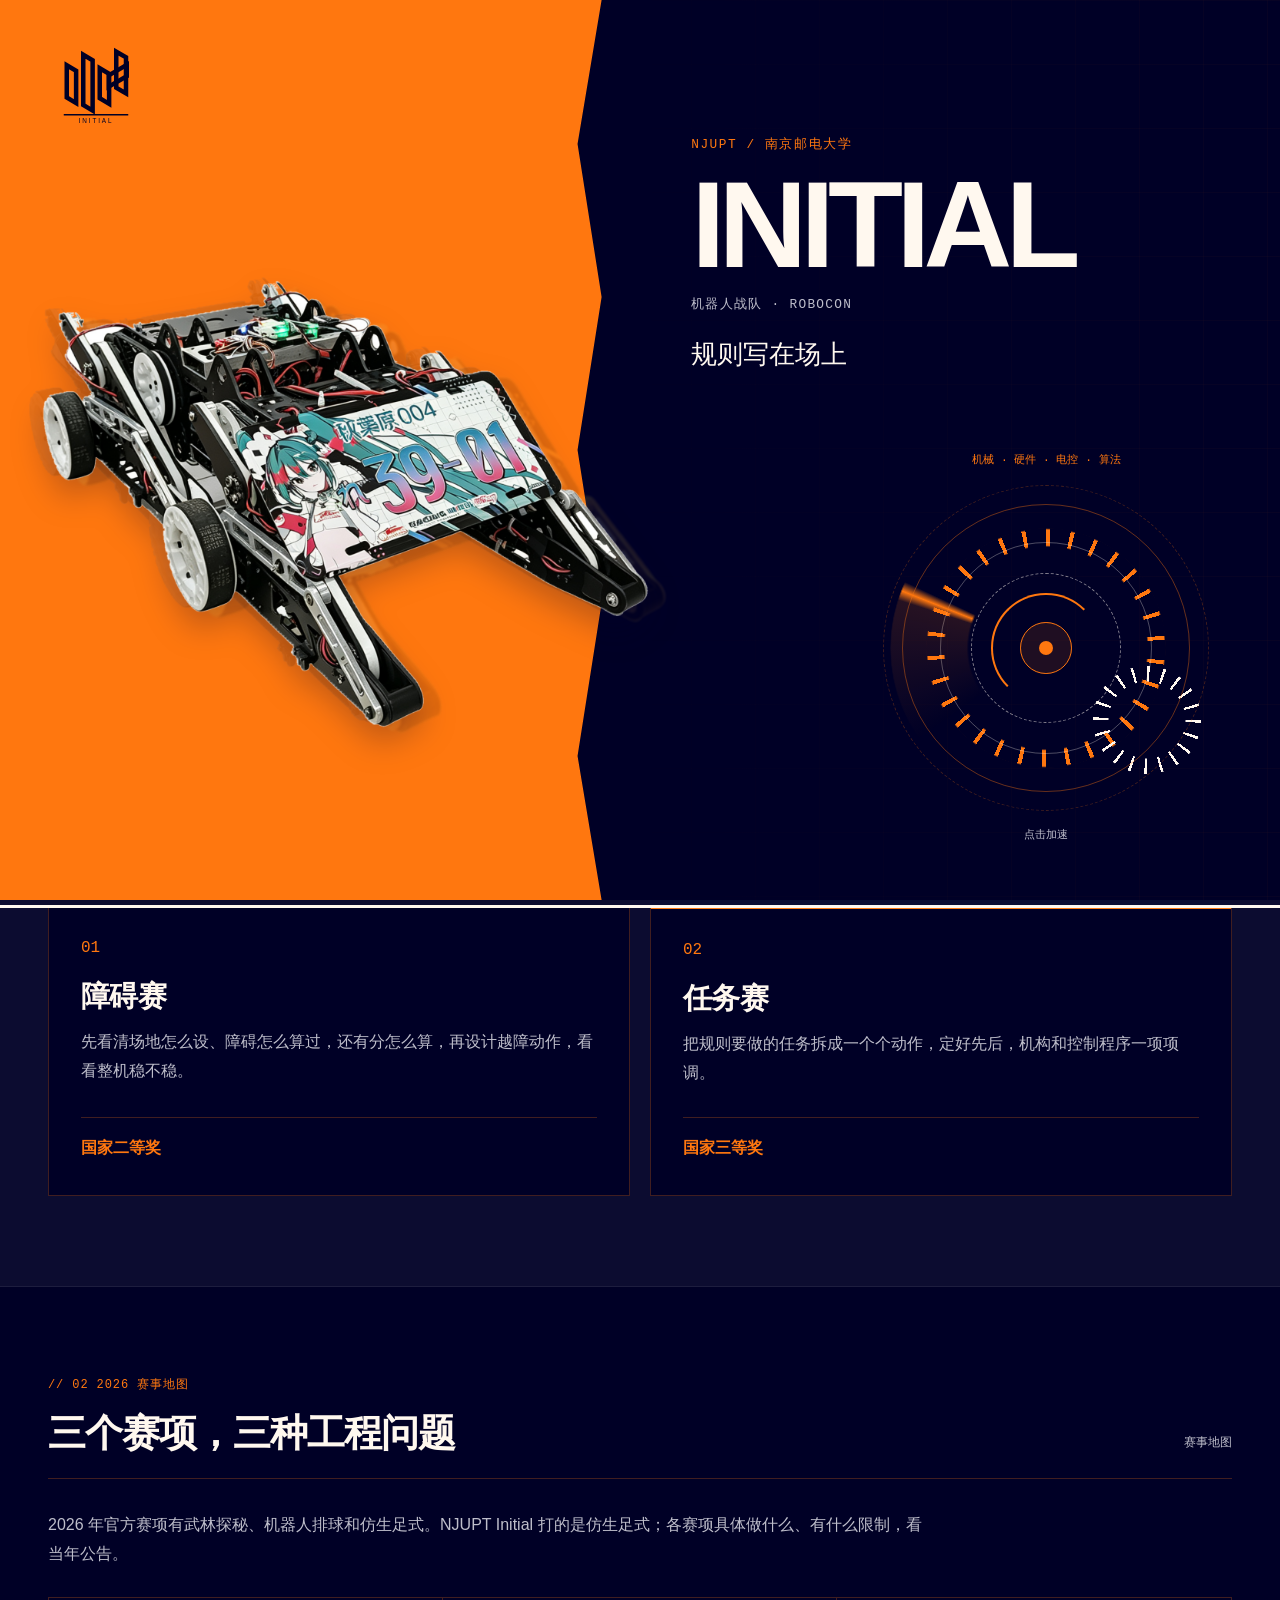
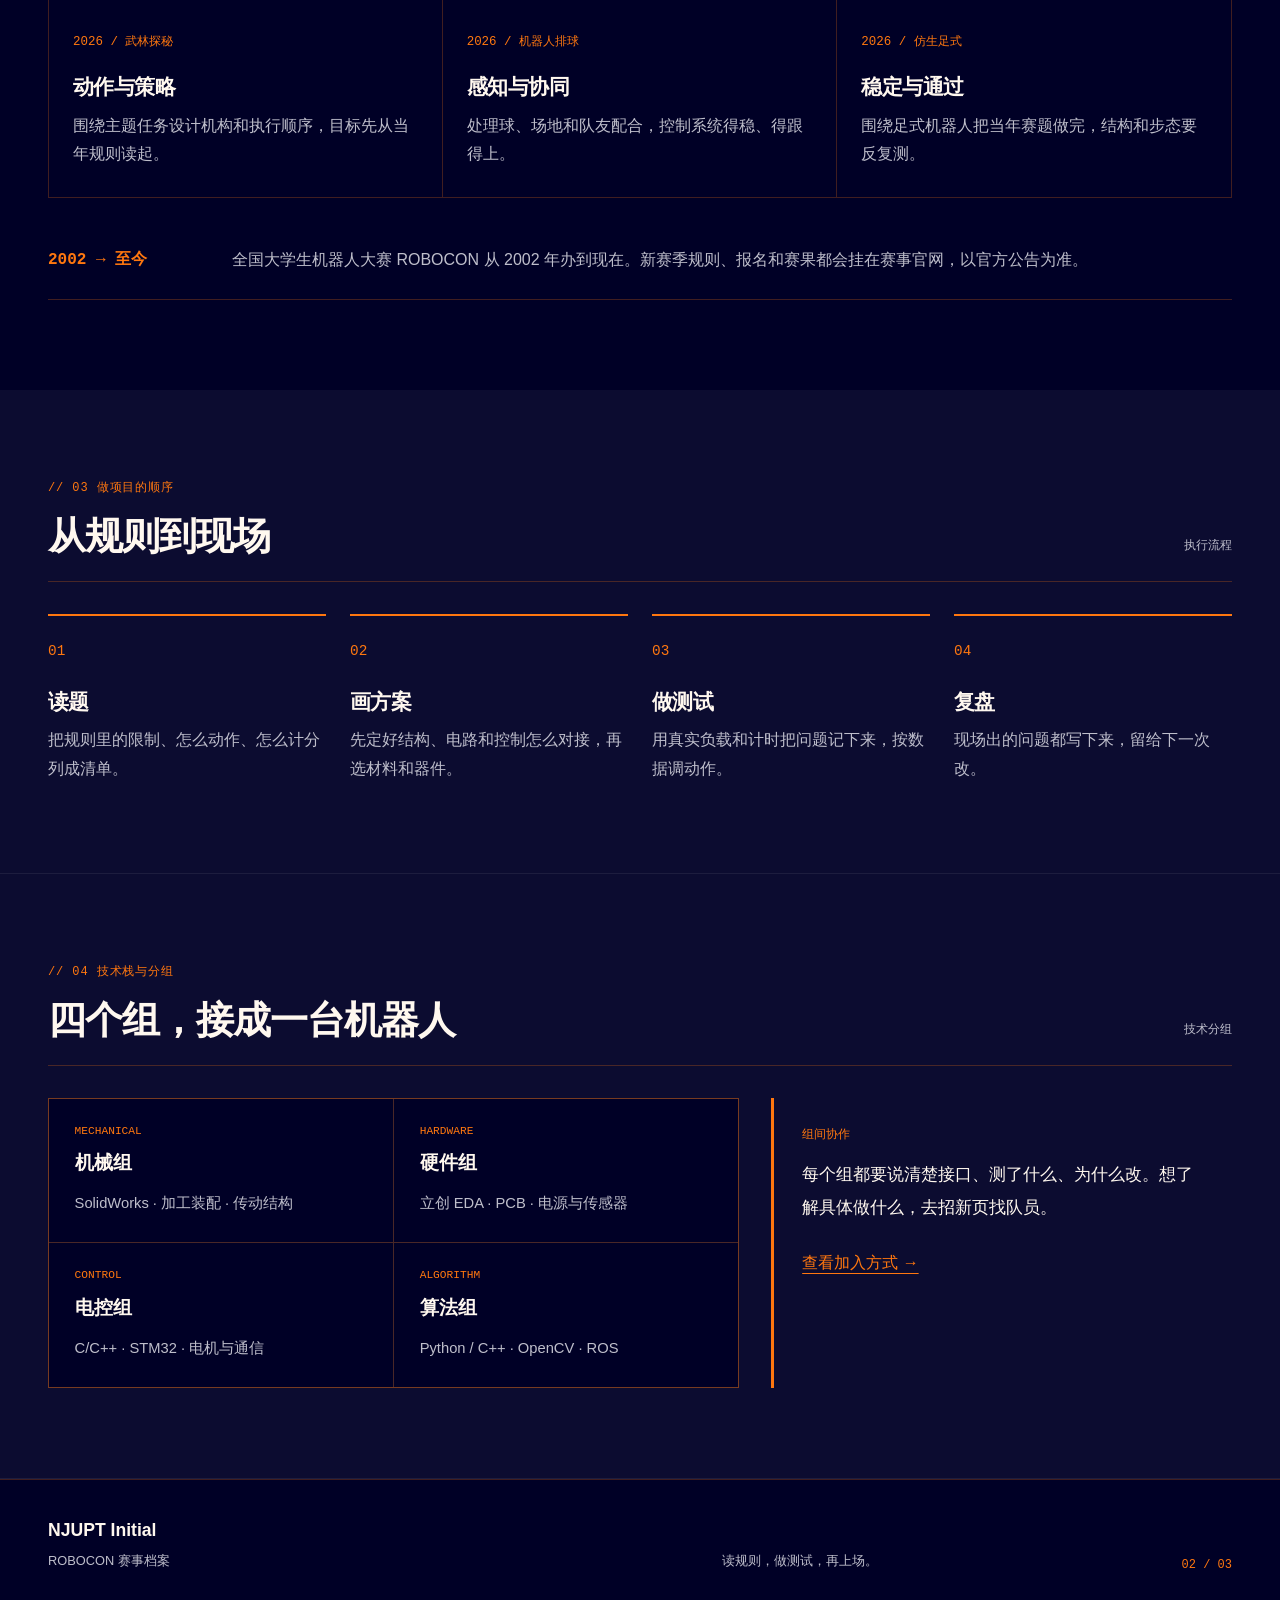
==== commit c0226b57: "refactor: naturalize site copy voice across three pages" ====
--- a/robocon.html
+++ b/robocon.html
@@ -5,7 +5,7 @@
     <meta name="viewport" content="width=device-width, initial-scale=1" />
     <meta
       name="description"
-      content="NJUPT Initial ROBOCON 赛事档案：查看 2026 仿生足式赛项成绩、公开项目和四个技术方向。"
+      content="NJUPT Initial 的 ROBOCON 赛事记录：2026 仿生足式成绩、公开项目和四个技术方向。"
     />
     <meta name="theme-color" content="#000026" />
     <title>ROBOCON 赛事档案 · NJUPT Initial</title>
@@ -49,8 +49,8 @@
             </h1>
             <p class="hero-lead">
               ROBOCON
-              每年公布赛题与规则。队伍自行设计、制作机器人，在规定场地完成任务。我们在
-              2026 年参加了仿生足式机器人挑战赛。
+              每年出新赛题和规则。队伍自己设计、做机器人，在规定场地把任务跑完。我们 2026
+              年打的是仿生足式机器人挑战赛。
             </p>
             <a
               class="source-link"
@@ -84,7 +84,7 @@
               <span class="event-no">01</span>
               <h3>障碍赛</h3>
               <p>
-                先看清场地设置、障碍通过条件和计分方式，再设计越障动作、检查整机稳定性。
+                先看清场地怎么设、障碍怎么算过，还有分怎么算，再设计越障动作，看看整机稳不稳。
               </p>
               <strong>国家二等奖</strong>
             </article>
@@ -92,7 +92,7 @@
               <span class="event-no">02</span>
               <h3>任务赛</h3>
               <p>
-                把规则要求的任务拆成动作，确定执行顺序，再逐项调试机构和控制程序。
+                把规则要做的任务拆成一个个动作，定好先后，机构和控制程序一项项调。
               </p>
               <strong>国家三等奖</strong>
             </article>
@@ -109,31 +109,31 @@
             </div>
           </header>
           <p class="section-intro">
-            2026 年官方赛事包含武林探秘、机器人排球和仿生足式。NJUPT Initial
-            参加仿生足式；每个赛项的详细任务和限制请以当年公告为准。
+            2026 年官方赛项有武林探秘、机器人排球和仿生足式。NJUPT Initial
+            打的是仿生足式；各赛项具体做什么、有什么限制，看当年公告。
           </p>
           <div class="event-map">
             <article>
               <span>2026 / 武林探秘</span>
               <h3>动作与策略</h3>
-              <p>围绕主题任务设计机构和执行顺序，先从当年规则了解目标。</p>
+              <p>围绕主题任务设计机构和执行顺序，目标先从当年规则读起。</p>
             </article>
             <article>
               <span>2026 / 机器人排球</span>
               <h3>感知与协同</h3>
-              <p>处理球、场地和队友配合，控制系统需要稳定响应。</p>
+              <p>处理球、场地和队友配合，控制系统得稳、得跟得上。</p>
             </article>
             <article>
               <span>2026 / 仿生足式</span>
               <h3>稳定与通过</h3>
-              <p>围绕足式机器人完成当年赛题要求，结构和步态需要反复测试。</p>
+              <p>围绕足式机器人把当年赛题做完，结构和步态要反复测。</p>
             </article>
           </div>
           <div class="event-history">
             <strong>2002 → 至今</strong>
             <p>
-              全国大学生机器人大赛 ROBOCON 自 2002
-              年举办。新赛季规则、报名和赛果会更新在赛事官网，请以官方公告为准。
+              全国大学生机器人大赛 ROBOCON 从 2002
+              年办到现在。新赛季规则、报名和赛果都会挂在赛事官网，以官方公告为准。
             </p>
           </div>
         </div>
@@ -151,22 +151,22 @@
             <div class="process-step">
               <span>01</span>
               <h3>读题</h3>
-              <p>把规则里的限制、动作和计分方式列成清单。</p>
+              <p>把规则里的限制、怎么动作、怎么计分列成清单。</p>
             </div>
             <div class="process-step">
               <span>02</span>
               <h3>画方案</h3>
-              <p>先确定结构、电路、控制之间的接口，再选材料和器件。</p>
+              <p>先定好结构、电路和控制怎么对接，再选材料和器件。</p>
             </div>
             <div class="process-step">
               <span>03</span>
               <h3>做测试</h3>
-              <p>用真实负载和计时记录问题，按数据调整动作。</p>
+              <p>用真实负载和计时把问题记下来，按数据调动作。</p>
             </div>
             <div class="process-step">
               <span>04</span>
               <h3>复盘</h3>
-              <p>把现场出现的问题写下来，留给下一次改版。</p>
+              <p>现场出的问题都写下来，留给下一次改。</p>
             </div>
           </div>
         </div>
@@ -206,7 +206,7 @@
             <aside class="stack-aside">
               <p class="stack-aside-k">组间协作</p>
               <p>
-                每个组都要把接口、测量结果和改动原因说清楚。想了解具体任务，可以从招新页联系队员。
+                每个组都要说清楚接口、测了什么、为什么改。想了解具体做什么，去招新页找队员。
               </p>
               <a href="team.html#join">查看加入方式 →</a>
             </aside>
--- a/styles.css
+++ b/styles.css
@@ -900,12 +900,16 @@
 .splash-slogan {
   position: absolute;
   z-index: 30;
-  inset: 0;
-  display: grid;
-  place-content: center;
+  top: 0;
+  left: 0;
+  width: 100%;
+  height: 100%;
+  display: grid;
+  place-content: start center;
+  place-items: center;
   justify-items: center;
-  gap: 1.5rem;
-  padding: 1.5rem;
+  gap: 0.85rem;
+  padding: clamp(8rem, 19vh, 13rem) 1.5rem 1.5rem;
   text-align: center;
   background: var(--bg);
   transition:
@@ -915,15 +919,23 @@
 }
 .splash-slogan span {
   color: var(--signal);
-  font: 0.8rem var(--font-label);
-  letter-spacing: 0.18em;
+  font: 0.78rem/1.4 var(--font-label);
+  letter-spacing: 0.2em;
 }
 .splash-slogan strong {
-  font: 700 clamp(1.8rem, 4vw, 4.5rem)/1.5 var(--font-display);
+  color: var(--ink);
+  font-family: "Noto Serif SC", "Songti SC", "STSong", "SimSun", serif;
+  font-size: clamp(2.2rem, 4vw, 4.4rem);
+  font-weight: 400;
+  line-height: 1.25;
+  letter-spacing: 0.02em;
 }
 .splash-slogan small {
   color: var(--muted);
-  font-size: 0.85rem;
+  font-family: "Noto Serif SC", "Songti SC", "STSong", "SimSun", serif;
+  font-size: clamp(0.68rem, 1vw, 0.82rem);
+  line-height: 1.55;
+  letter-spacing: 0.04em;
 }
 .intro-splash.is-ready .splash-slogan {
   opacity: 0;
